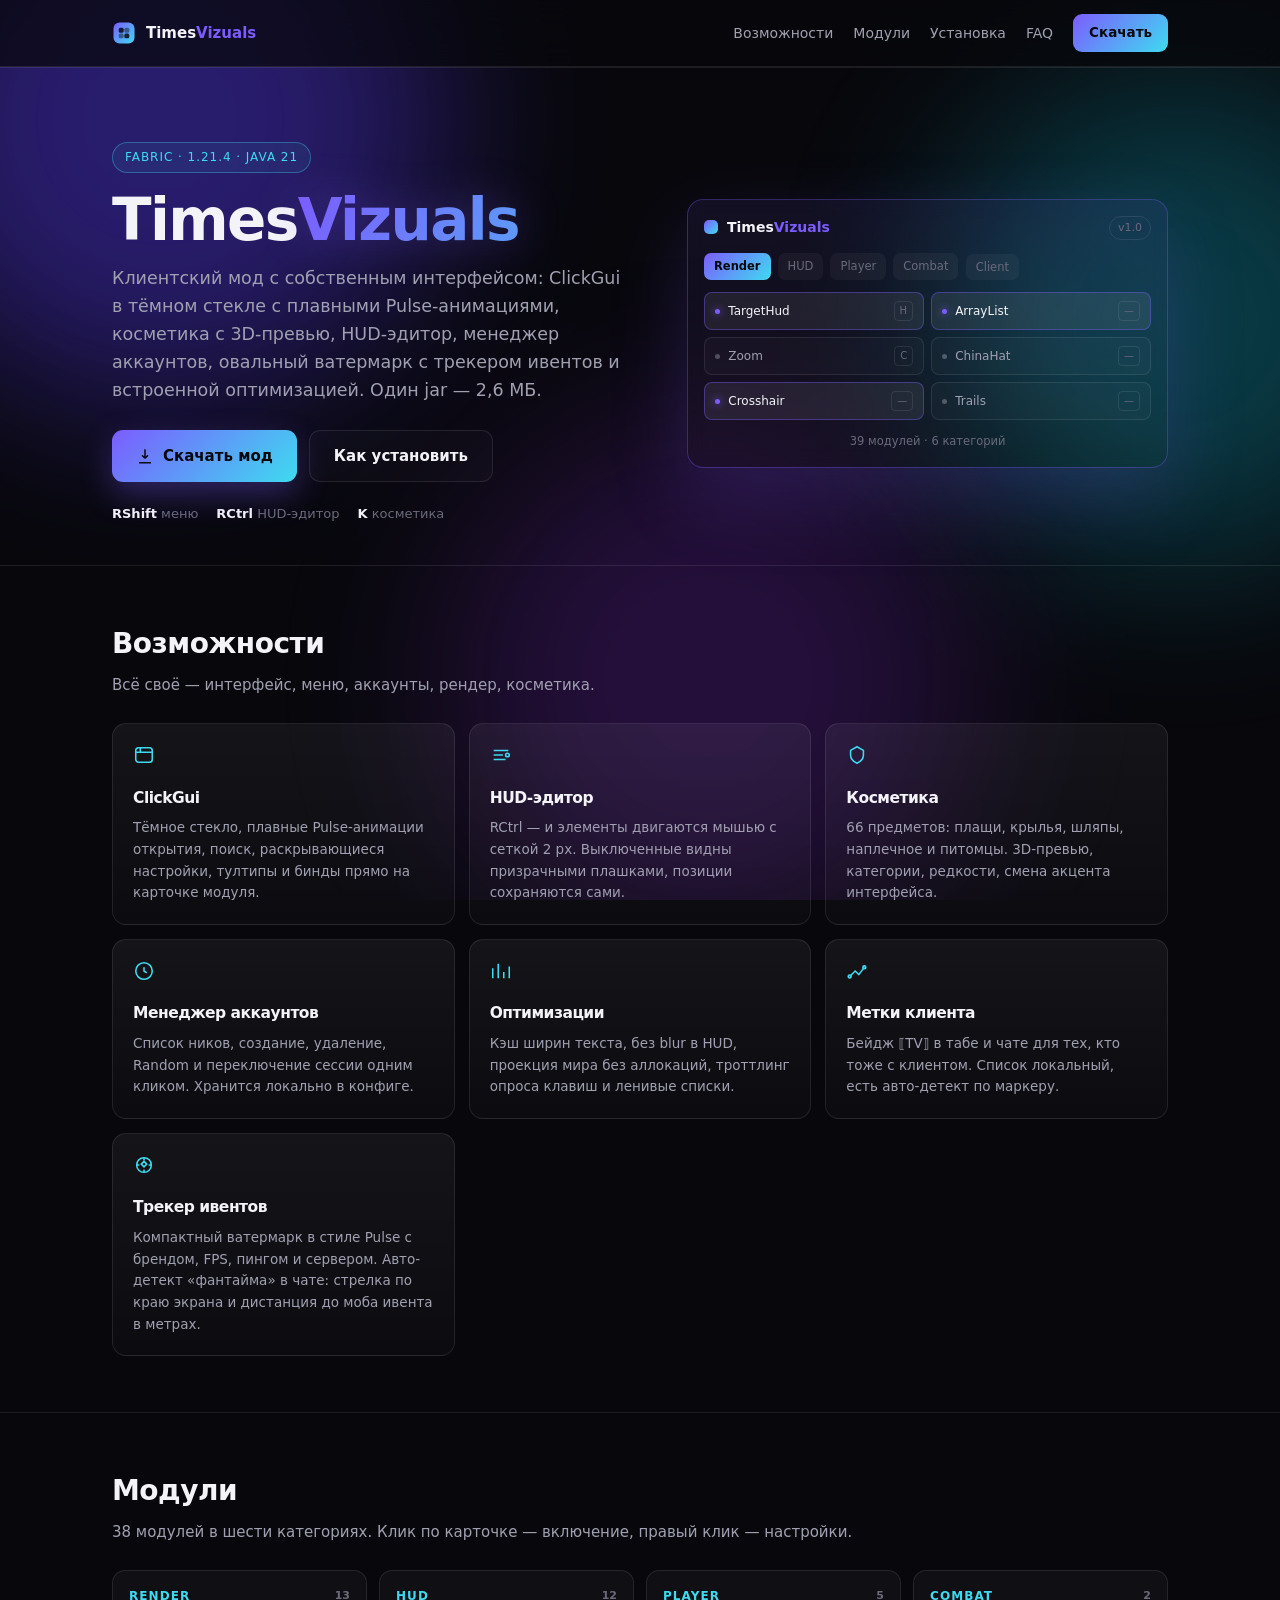
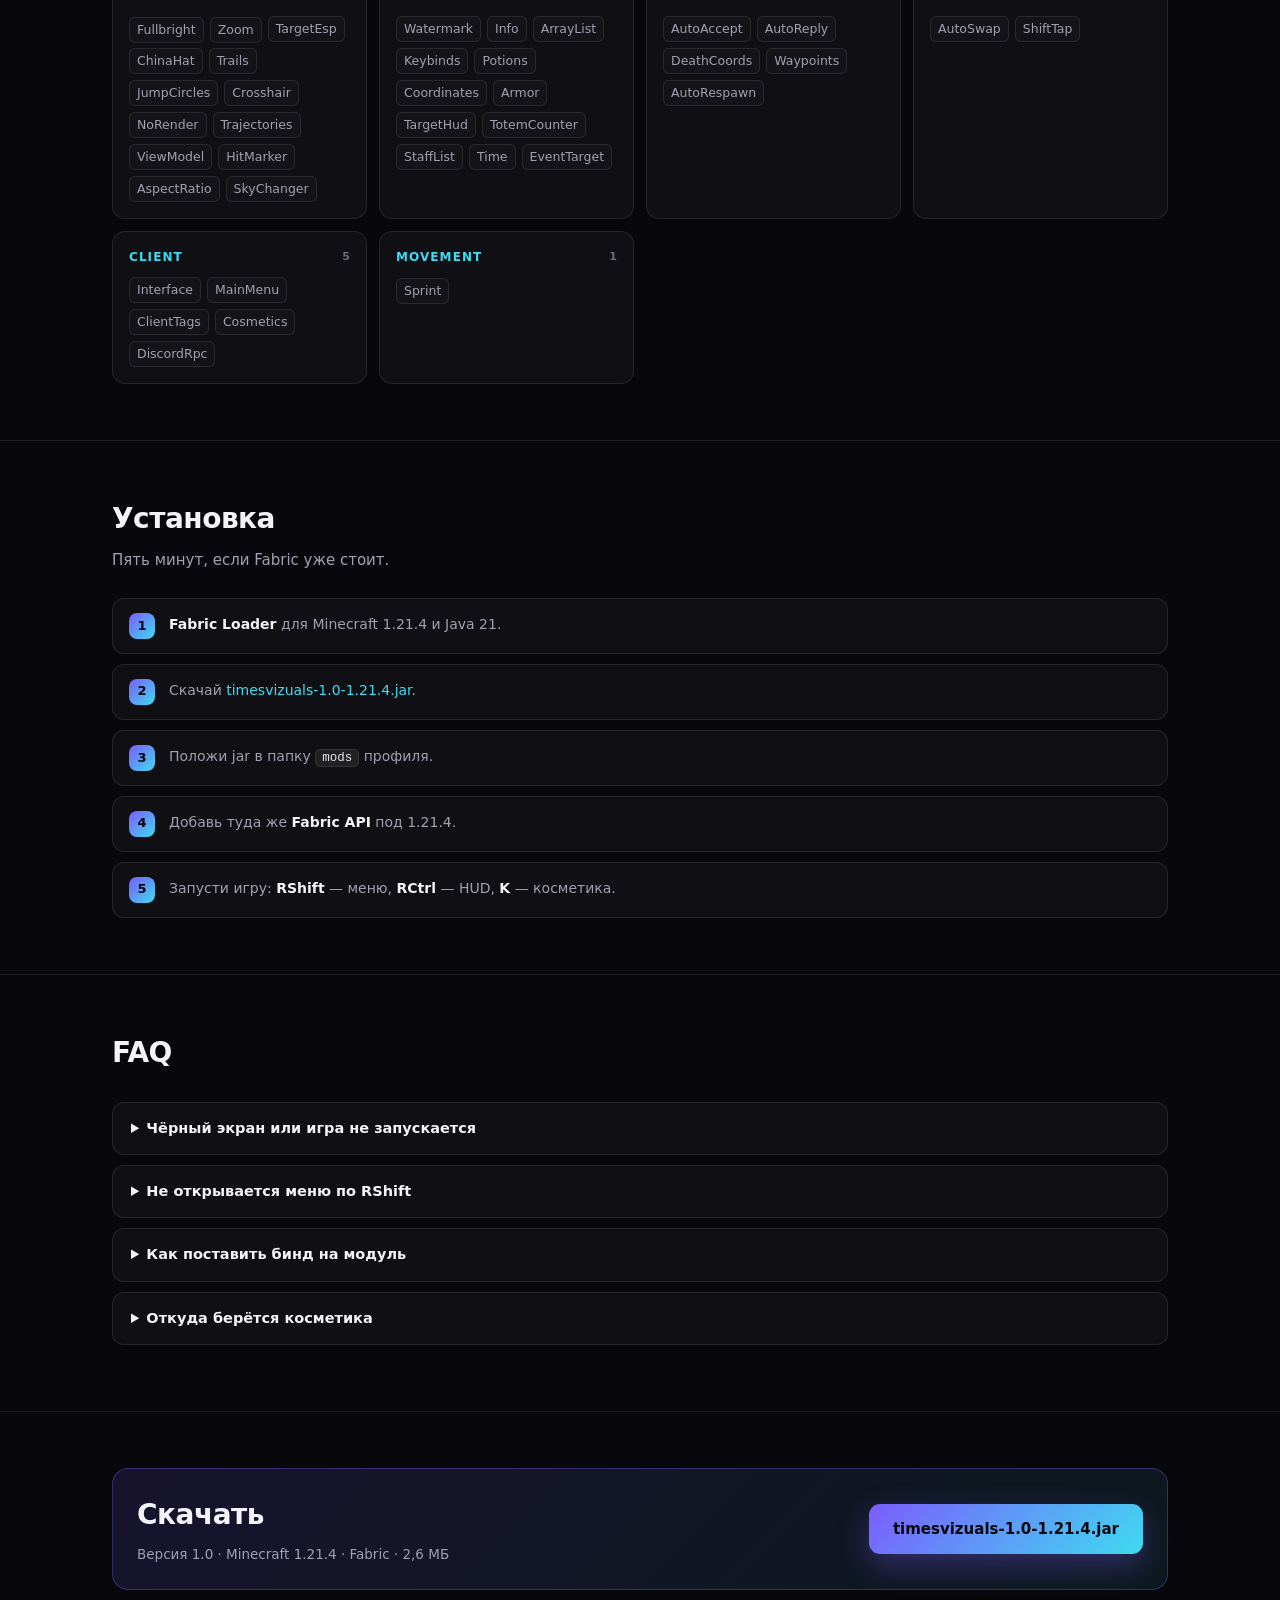
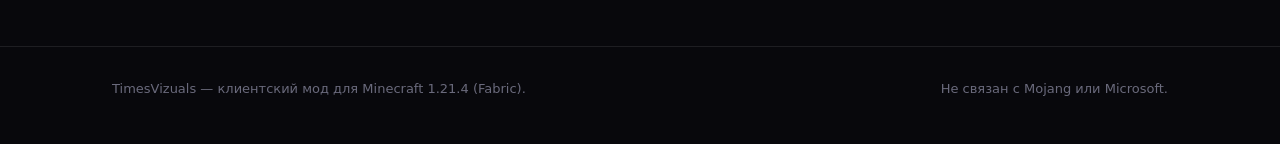
==== index.html @ e3cac0f4 "update landing" ====
<!DOCTYPE html>
<html lang="ru">
<head>
<meta charset="UTF-8">
<meta name="viewport" content="width=device-width, initial-scale=1">
<title>TimesVizuals — визуальный клиент для Minecraft 1.21.4</title>
<meta name="description" content="TimesVizuals — клиентский мод для Minecraft 1.21.4 на Fabric: свой ClickGui, косметика, HUD-эдитор, менеджер аккаунтов, трекер ивентов и 39 модулей в одном jar.">
<meta property="og:title" content="TimesVizuals — клиент для Minecraft 1.21.4">
<meta property="og:description" content="ClickGui, косметика, HUD-эдитор, Alt Manager, трекер ивентов и 39 модулей. Fabric 1.21.4.">
<meta property="og:type" content="website">
<link rel="icon" href="assets/logo.svg" type="image/svg+xml">
<link rel="stylesheet" href="assets/style.css">
</head>
<body>
<script>
document.querySelectorAll('.card').forEach(c=>{
  c.addEventListener('mousemove',e=>{
    const r=c.getBoundingClientRect();
    c.style.setProperty('--mx',(e.clientX-r.left)+'px');
    c.style.setProperty('--my',(e.clientY-r.top)+'px');
  });
});
</script>

<div class="blobs" aria-hidden="true">
  <span class="blob b1"></span>
  <span class="blob b2"></span>
  <span class="blob b3"></span>
</div>

<header>
  <div class="wrap">
    <a class="brand" href="#top">
      <img src="assets/logo.svg" alt="">
      <span>Times<b>Vizuals</b></span>
    </a>
    <nav>
      <a href="#features">Возможности</a>
      <a href="#modules">Модули</a>
      <a href="#install">Установка</a>
      <a href="#faq">FAQ</a>
      <a class="nav-cta" href="#download">Скачать</a>
    </nav>
  </div>
</header>

<main id="top">

<section class="hero">
  <div class="wrap hero-inner">
    <div class="hero-text">
      <span class="eyebrow">Fabric · 1.21.4 · Java 21</span>
      <h1>Times<span>Vizuals</span></h1>
      <p class="lead">Клиентский мод с собственным интерфейсом: ClickGui в тёмном стекле с плавными Pulse-анимациями, косметика с 3D-превью, HUD-эдитор, менеджер аккаунтов, овальный ватермарк с трекером ивентов и встроенной оптимизацией. Один jar — 2,6 МБ.</p>
      <div class="actions">
        <a class="btn primary" href="download/timesvizuals-1.0-1.21.4.jar" download>
          <svg viewBox="0 0 24 24" width="18" height="18" fill="none" stroke="currentColor" stroke-width="2"><path d="M12 3v12m0 0l-4-4m4 4l4-4M4 21h16"/></svg>
          Скачать мод
        </a>
        <a class="btn ghost" href="#install">Как установить</a>
      </div>
      <ul class="quick">
        <li><b>RShift</b> меню</li>
        <li><b>RCtrl</b> HUD-эдитор</li>
        <li><b>K</b> косметика</li>
      </ul>
    </div>

    <div class="hero-card">
      <div class="hc-head">
        <span class="dot"></span>
        <span class="hc-title">Times<em>Vizuals</em></span>
        <span class="hc-chip">v1.0</span>
      </div>
      <div class="hc-rail">
        <span class="active">Render</span>
        <span>HUD</span>
        <span>Player</span>
        <span>Combat</span>
        <span>Client</span>
      </div>
      <div class="hc-cards">
        <div class="hc-card on"><i></i>TargetHud<span class="key">H</span></div>
        <div class="hc-card on"><i></i>ArrayList<span class="key">—</span></div>
        <div class="hc-card"><i></i>Zoom<span class="key">C</span></div>
        <div class="hc-card"><i></i>ChinaHat<span class="key">—</span></div>
        <div class="hc-card on"><i></i>Crosshair<span class="key">—</span></div>
        <div class="hc-card"><i></i>Trails<span class="key">—</span></div>
      </div>
      <div class="hc-foot">39 модулей · 6 категорий</div>
    </div>
  </div>
</section>

<section id="features">
  <div class="wrap">
    <div class="section-head">
      <h2>Возможности</h2>
      <p>Всё своё — интерфейс, меню, аккаунты, рендер, косметика.</p>
    </div>

    <div class="grid">
      <article class="card">
        <svg class="ico" viewBox="0 0 24 24" fill="none" stroke="currentColor" stroke-width="1.7"><rect x="3" y="4" width="18" height="16" rx="3"/><path d="M3 9h18M8 4v5"/></svg>
        <h3>ClickGui</h3>
        <p>Тёмное стекло, плавные Pulse-анимации открытия, поиск, раскрывающиеся настройки, тултипы и бинды прямо на карточке модуля.</p>
      </article>
      <article class="card">
        <svg class="ico" viewBox="0 0 24 24" fill="none" stroke="currentColor" stroke-width="1.7"><path d="M4 7h16M4 12h10M4 17h13"/><circle cx="19" cy="12" r="2"/></svg>
        <h3>HUD-эдитор</h3>
        <p>RCtrl — и элементы двигаются мышью с сеткой 2 px. Выключенные видны призрачными плашками, позиции сохраняются сами.</p>
      </article>
      <article class="card">
        <svg class="ico" viewBox="0 0 24 24" fill="none" stroke="currentColor" stroke-width="1.7"><path d="M12 3l7 4v5c0 5-3.5 7.5-7 9-3.5-1.5-7-4-7-9V7l7-4z"/></svg>
        <h3>Косметика</h3>
        <p>66 предметов: плащи, крылья, шляпы, наплечное и питомцы. 3D-превью, категории, редкости, смена акцента интерфейса.</p>
      </article>
      <article class="card">
        <svg class="ico" viewBox="0 0 24 24" fill="none" stroke="currentColor" stroke-width="1.7"><circle cx="12" cy="12" r="9"/><path d="M12 8v4l3 2"/></svg>
        <h3>Менеджер аккаунтов</h3>
        <p>Список ников, создание, удаление, Random и переключение сессии одним кликом. Хранится локально в конфиге.</p>
      </article>
      <article class="card">
        <svg class="ico" viewBox="0 0 24 24" fill="none" stroke="currentColor" stroke-width="1.7"><path d="M3 20V9m6 11V4m6 16v-7m6 7V7"/></svg>
        <h3>Оптимизации</h3>
        <p>Кэш ширин текста, без blur в HUD, проекция мира без аллокаций, троттлинг опроса клавиш и ленивые списки.</p>
      </article>
      <article class="card">
        <svg class="ico" viewBox="0 0 24 24" fill="none" stroke="currentColor" stroke-width="1.7"><path d="M4 18l6-6 4 4 6-8"/><circle cx="4" cy="18" r="1.6"/><circle cx="20" cy="8" r="1.6"/></svg>
        <h3>Метки клиента</h3>
        <p>Бейдж ⟦TV⟧ в табе и чате для тех, кто тоже с клиентом. Список локальный, есть авто-детект по маркеру.</p>
      </article>
      <article class="card">
        <svg class="ico" viewBox="0 0 24 24" fill="none" stroke="currentColor" stroke-width="1.7"><circle cx="12" cy="12" r="8"/><path d="M12 8l3 3-3 3-3-3 3-3z"/><path d="M12 4v3M12 17v3M4 12h3M17 12h3"/></svg>
        <h3>Трекер ивентов</h3>
        <p>Компактный ватермарк в стиле Pulse с брендом, FPS, пингом и сервером. Авто-детект «фантайма» в чате: стрелка по краю экрана и дистанция до моба ивента в метрах.</p>
      </article>
    </div>
  </div>
</section>

<section id="modules">
  <div class="wrap">
    <div class="section-head">
      <h2>Модули</h2>
      <p>38 модулей в шести категориях. Клик по карточке — включение, правый клик — настройки.</p>
    </div>

    <div class="modules">
      <div class="cat">
        <h3>Render <span>13</span></h3>
        <ul>
          <li>Fullbright</li><li>Zoom</li><li>TargetEsp</li><li>ChinaHat</li>
          <li>Trails</li><li>JumpCircles</li><li>Crosshair</li><li>NoRender</li>
          <li>Trajectories</li><li>ViewModel</li><li>HitMarker</li><li>AspectRatio</li><li>SkyChanger</li>
        </ul>
      </div>
      <div class="cat">
        <h3>HUD <span>12</span></h3>
        <ul>
          <li>Watermark</li><li>Info</li><li>ArrayList</li><li>Keybinds</li>
          <li>Potions</li><li>Coordinates</li><li>Armor</li><li>TargetHud</li>
          <li>TotemCounter</li><li>StaffList</li><li>Time</li><li>EventTarget</li>
        </ul>
      </div>
      <div class="cat">
        <h3>Player <span>5</span></h3>
        <ul><li>AutoAccept</li><li>AutoReply</li><li>DeathCoords</li><li>Waypoints</li><li>AutoRespawn</li></ul>
      </div>
      <div class="cat">
        <h3>Combat <span>2</span></h3>
        <ul><li>AutoSwap</li><li>ShiftTap</li></ul>
      </div>
      <div class="cat">
        <h3>Client <span>5</span></h3>
        <ul><li>Interface</li><li>MainMenu</li><li>ClientTags</li><li>Cosmetics</li><li>DiscordRpc</li></ul>
      </div>
      <div class="cat">
        <h3>Movement <span>1</span></h3>
        <ul><li>Sprint</li></ul>
      </div>
    </div>
  </div>
</section>

<section id="install">
  <div class="wrap">
    <div class="section-head">
      <h2>Установка</h2>
      <p>Пять минут, если Fabric уже стоит.</p>
    </div>

    <ol class="steps">
      <li><span class="num">1</span><div><b>Fabric Loader</b> для Minecraft 1.21.4 и Java 21.</div></li>
      <li><span class="num">2</span><div>Скачай <a href="download/timesvizuals-1.0-1.21.4.jar">timesvizuals-1.0-1.21.4.jar</a>.</div></li>
      <li><span class="num">3</span><div>Положи jar в папку <code>mods</code> профиля.</div></li>
      <li><span class="num">4</span><div>Добавь туда же <b>Fabric API</b> под 1.21.4.</div></li>
      <li><span class="num">5</span><div>Запусти игру: <b>RShift</b> — меню, <b>RCtrl</b> — HUD, <b>K</b> — косметика.</div></li>
    </ol>
  </div>
</section>

<section id="faq">
  <div class="wrap">
    <div class="section-head"><h2>FAQ</h2></div>

    <details>
      <summary>Чёрный экран или игра не запускается</summary>
      <p>Проверь версию Minecraft (ровно 1.21.4), Java 21 и наличие Fabric API. В <code>logs/latest.log</code> будет видно, если упал шейдер или миксин.</p>
    </details>
    <details>
      <summary>Не открывается меню по RShift</summary>
      <p>В логе должна быть строка <code>Init: 39 modules loaded</code>. Если её нет — мод не загрузился.</p>
    </details>
    <details>
      <summary>Как поставить бинд на модуль</summary>
      <p>Открой меню, найди на карточке чип с клавишей (или «NONE») и кликни по нему — дальше нажми нужную клавишу. Esc отменяет.</p>
    </details>
    <details>
      <summary>Откуда берётся косметика</summary>
      <p>66 моделей лежат внутри jar. Чужие плащи и шляпы видны только тем, у кого установлен клиент.</p>
    </details>
  </div>
</section>

<section id="download">
  <div class="wrap">
    <div class="download-card">
      <div>
        <h2>Скачать</h2>
        <p class="sub">Версия 1.0 · Minecraft 1.21.4 · Fabric · 2,6 МБ</p>
      </div>
      <a class="btn primary" href="download/timesvizuals-1.0-1.21.4.jar" download>timesvizuals-1.0-1.21.4.jar</a>
    </div>
  </div>
</section>

</main>

<footer>
  <div class="wrap">
    <span>TimesVizuals — клиентский мод для Minecraft 1.21.4 (Fabric).</span>
    <span>Не связан с Mojang или Microsoft.</span>
  </div>
</footer>

</body>
</html>
---- assets/style.css ----
:root{
  --bg:#08080c;
  --text:#f4f4f8;
  --dim:#a0a0b2;
  --muted:#6a6a7c;
  --accent:#7c5cff;
  --accent2:#3edbf0;
  --border:rgba(255,255,255,.09);
  --panel:rgba(255,255,255,.035);
}

*{box-sizing:border-box}
html{scroll-behavior:smooth}
body{
  margin:0;background:var(--bg);color:var(--text);
  font-family:"Segoe UI",Inter,system-ui,-apple-system,sans-serif;
  line-height:1.6;overflow-x:hidden;
}
a{color:var(--accent2);text-decoration:none;transition:color .15s}
a:hover{color:#8df3ff}
.wrap{max-width:1100px;margin:0 auto;padding:0 22px}
h1,h2,h3{letter-spacing:-.5px}

.blobs{position:fixed;inset:0;pointer-events:none;z-index:0;overflow:hidden}
.blob{position:absolute;border-radius:50%;filter:blur(90px);opacity:.4;animation:drift 18s ease-in-out infinite alternate}
.b1{width:560px;height:560px;left:-120px;top:-160px;background:#5b3cff}
.b2{width:480px;height:480px;right:-140px;top:80px;background:#0fbfd8;opacity:.28;animation-delay:-6s}
.b3{width:520px;height:520px;left:35%;top:420px;background:#8a2be2;opacity:.22;animation-delay:-12s}
@keyframes drift{from{transform:translate(0,0) scale(1)}to{transform:translate(40px,30px) scale(1.08)}}

header{
  position:sticky;top:0;z-index:30;backdrop-filter:blur(16px);
  background:rgba(8,8,12,.72);border-bottom:1px solid var(--border);
}
header .wrap{display:flex;align-items:center;justify-content:space-between;height:66px}
.brand{display:flex;align-items:center;gap:10px;font-weight:700;font-size:15px;color:var(--text)}
.brand img{width:24px;height:24px}
.brand b{color:var(--accent)}
nav{display:flex;align-items:center;gap:20px}
nav a{color:var(--dim);font-size:14px}
nav a:hover{color:var(--text)}
.nav-cta{
  color:#0a0a0e;background:linear-gradient(135deg,var(--accent),var(--accent2));
  padding:8px 16px;border-radius:9px;font-weight:600;font-size:13.5px;
}
.nav-cta:hover{color:#0a0a0e;filter:brightness(1.08)}

main{position:relative;z-index:1}

.hero{padding:74px 0 40px}
.hero-inner{display:grid;grid-template-columns:1.05fr .95fr;gap:44px;align-items:center}
.eyebrow{
  display:inline-block;font-size:12px;letter-spacing:.08em;text-transform:uppercase;
  color:var(--accent2);border:1px solid rgba(62,219,240,.35);
  background:rgba(62,219,240,.07);padding:5px 12px;border-radius:999px;margin-bottom:18px;
}
h1{font-size:58px;margin:0 0 14px;line-height:1.02;letter-spacing:-1.6px}
h1 span{background:linear-gradient(120deg,var(--accent),var(--accent2));-webkit-background-clip:text;background-clip:text;color:transparent;filter:drop-shadow(0 0 22px rgba(124,92,255,.35));animation:gradShift 6s ease-in-out infinite}
@keyframes gradShift{0%,100%{background-position:0% 50%}50%{background-position:100% 50%}}
h1 span{background-size:200% 200%}
.lead{color:var(--dim);font-size:17.5px;margin:0 0 26px;max-width:520px}

.actions{display:flex;gap:12px;flex-wrap:wrap;margin-bottom:22px}
.btn{
  display:inline-flex;align-items:center;gap:9px;
  padding:13px 24px;border-radius:11px;font-weight:600;font-size:15px;
  transition:transform .15s ease,box-shadow .2s ease,filter .2s ease;
}
.btn.primary{
  background:linear-gradient(135deg,var(--accent),var(--accent2));color:#08080c;
  box-shadow:0 12px 32px rgba(124,92,255,.32);
  position:relative;overflow:hidden;
}
.btn.primary::after{
  content:"";position:absolute;inset:0;
  background:linear-gradient(120deg,transparent,rgba(255,255,255,.35),transparent);
  transform:translateX(-100%);transition:transform .5s ease;
}
.btn.primary:hover::after{transform:translateX(100%)}
.btn.primary:hover{transform:translateY(-2px);box-shadow:0 16px 44px rgba(62,219,240,.38);color:#08080c}
.btn.ghost{color:var(--text);border:1px solid var(--border);background:rgba(255,255,255,.02)}
.btn.ghost:hover{border-color:rgba(124,92,255,.6);transform:translateY(-2px)}

.quick{display:flex;gap:18px;flex-wrap:wrap;list-style:none;padding:0;margin:0;color:var(--muted);font-size:13px}
.quick b{color:var(--text);font-weight:600}

.hero-card{
  border:1px solid rgba(124,92,255,.35);border-radius:16px;padding:16px;
  background:linear-gradient(180deg,rgba(124,92,255,.1),rgba(255,255,255,.02));
  box-shadow:0 30px 80px rgba(124,92,255,.2);backdrop-filter:blur(10px);
}
.hc-head{display:flex;align-items:center;gap:9px;margin-bottom:14px}
.dot{width:14px;height:14px;border-radius:5px;background:linear-gradient(135deg,var(--accent),var(--accent2))}
.hc-title{font-weight:700;font-size:14px}
.hc-title em{font-style:normal;color:var(--accent)}
.hc-chip{margin-left:auto;font-size:11px;color:var(--muted);border:1px solid var(--border);padding:2px 8px;border-radius:999px}
.hc-rail{display:flex;gap:7px;margin-bottom:12px;flex-wrap:wrap}
.hc-rail span{font-size:11.5px;color:var(--muted);padding:4px 10px;border-radius:7px;background:rgba(255,255,255,.04)}
.hc-rail .active{background:linear-gradient(135deg,var(--accent),var(--accent2));color:#08080c;font-weight:600}
.hc-cards{display:grid;grid-template-columns:1fr 1fr;gap:7px}
.hc-card{
  display:flex;align-items:center;gap:8px;font-size:12px;color:var(--dim);
  border:1px solid var(--border);border-radius:8px;padding:8px 10px;background:rgba(255,255,255,.025);
}
.hc-card i{width:5px;height:5px;border-radius:50%;background:rgba(255,255,255,.25)}
.hc-card.on{color:var(--text);background:rgba(255,255,255,.075);border-color:rgba(124,92,255,.4)}
.hc-card.on i{background:var(--accent);box-shadow:0 0 8px var(--accent)}
.hc-card .key{margin-left:auto;font-size:10px;color:var(--muted);border:1px solid var(--border);padding:1px 5px;border-radius:4px}
.hc-foot{margin-top:12px;font-size:11.5px;color:var(--muted);text-align:center}

section{padding:56px 0;border-top:1px solid var(--border)}
.section-head{margin-bottom:26px}
.section-head h2,.section-head p,.grid .card,.modules .cat,.steps li,details,.download-card{
  animation:fadeUp .6s ease both;
}
@keyframes fadeUp{from{opacity:0;transform:translateY(14px)}to{opacity:1;transform:none}}
h2{font-size:28px;margin:0 0 6px}
.section-head p{color:var(--dim);margin:0;font-size:15px}

.grid{display:grid;grid-template-columns:repeat(auto-fit,minmax(260px,1fr));gap:14px}
.card{
  border:1px solid var(--border);border-radius:14px;padding:20px;
  background:linear-gradient(180deg,rgba(255,255,255,.055),rgba(255,255,255,.018));
  transition:transform .18s ease,border-color .18s ease,box-shadow .2s ease;
  position:relative;
}
.card::before{
  content:"";position:absolute;inset:0;border-radius:14px;opacity:0;transition:opacity .2s ease;
  background:radial-gradient(600px circle at var(--mx,50%) var(--my,0%),rgba(124,92,255,.12),transparent 45%);
}
.card:hover::before{opacity:1}
.card:hover{transform:translateY(-3px);border-color:rgba(124,92,255,.45);box-shadow:0 18px 40px rgba(124,92,255,.12)}
.card .ico{width:22px;height:22px;color:var(--accent2);margin-bottom:12px;transition:transform .2s ease}
.card:hover .ico{transform:scale(1.12)}
.card h3{margin:0 0 7px;font-size:15.5px}
.card p{margin:0;color:var(--dim);font-size:13.5px}

.modules{display:grid;grid-template-columns:repeat(auto-fit,minmax(240px,1fr));gap:12px}
.cat{border:1px solid var(--border);border-radius:13px;padding:16px;background:var(--panel);transition:transform .18s ease,border-color .18s ease}
.cat:hover{transform:translateY(-2px);border-color:rgba(124,92,255,.4)}
.cat h3{
  margin:0 0 10px;font-size:12px;letter-spacing:.09em;text-transform:uppercase;color:var(--accent2);
  display:flex;justify-content:space-between;
}
.cat h3 span{color:var(--muted);letter-spacing:0;text-transform:none;font-size:11px}
.cat ul{margin:0;padding:0;list-style:none;display:flex;flex-wrap:wrap;gap:6px}
.cat li{font-size:12.5px;color:var(--dim);border:1px solid var(--border);border-radius:6px;padding:2px 7px;background:rgba(255,255,255,.02);transition:color .15s,border-color .15s}
.cat li:hover{color:var(--text);border-color:rgba(62,219,240,.4)}

.steps{list-style:none;margin:0;padding:0;display:grid;gap:10px}
.steps li{display:flex;gap:14px;align-items:flex-start;border:1px solid var(--border);border-radius:12px;padding:14px 16px;background:var(--panel)}
.steps .num{
  flex:0 0 26px;height:26px;border-radius:8px;display:grid;place-items:center;
  background:linear-gradient(135deg,var(--accent),var(--accent2));color:#08080c;font-weight:700;font-size:13px;
}
.steps div{color:var(--dim);font-size:14px}
.steps b{color:var(--text)}

code{
  background:rgba(255,255,255,.07);border:1px solid var(--border);
  padding:1px 6px;border-radius:5px;font-size:12.5px;color:#e8e8f0;font-family:Consolas,monospace;
}

details{border:1px solid var(--border);border-radius:12px;padding:14px 18px;margin-bottom:10px;background:var(--panel)}
details summary{cursor:pointer;font-size:14.5px;font-weight:600}
details p{color:var(--dim);font-size:13.5px;margin:10px 0 0}

.download-card{
  display:flex;align-items:center;justify-content:space-between;gap:20px;flex-wrap:wrap;
  border:1px solid rgba(124,92,255,.35);border-radius:16px;padding:24px;
  background:linear-gradient(135deg,rgba(124,92,255,.14),rgba(62,219,240,.08));
}
.download-card h2{margin:0}
.download-card .sub{color:var(--dim);margin:6px 0 0;font-size:13.5px}

footer{padding:32px 0 44px;border-top:1px solid var(--border);color:var(--muted);font-size:13px}
footer .wrap{display:flex;justify-content:space-between;gap:16px;flex-wrap:wrap}

@media(max-width:860px){
  .hero-inner{grid-template-columns:1fr;gap:30px}
  h1{font-size:42px}
  nav a:not(.nav-cta){display:none}
}
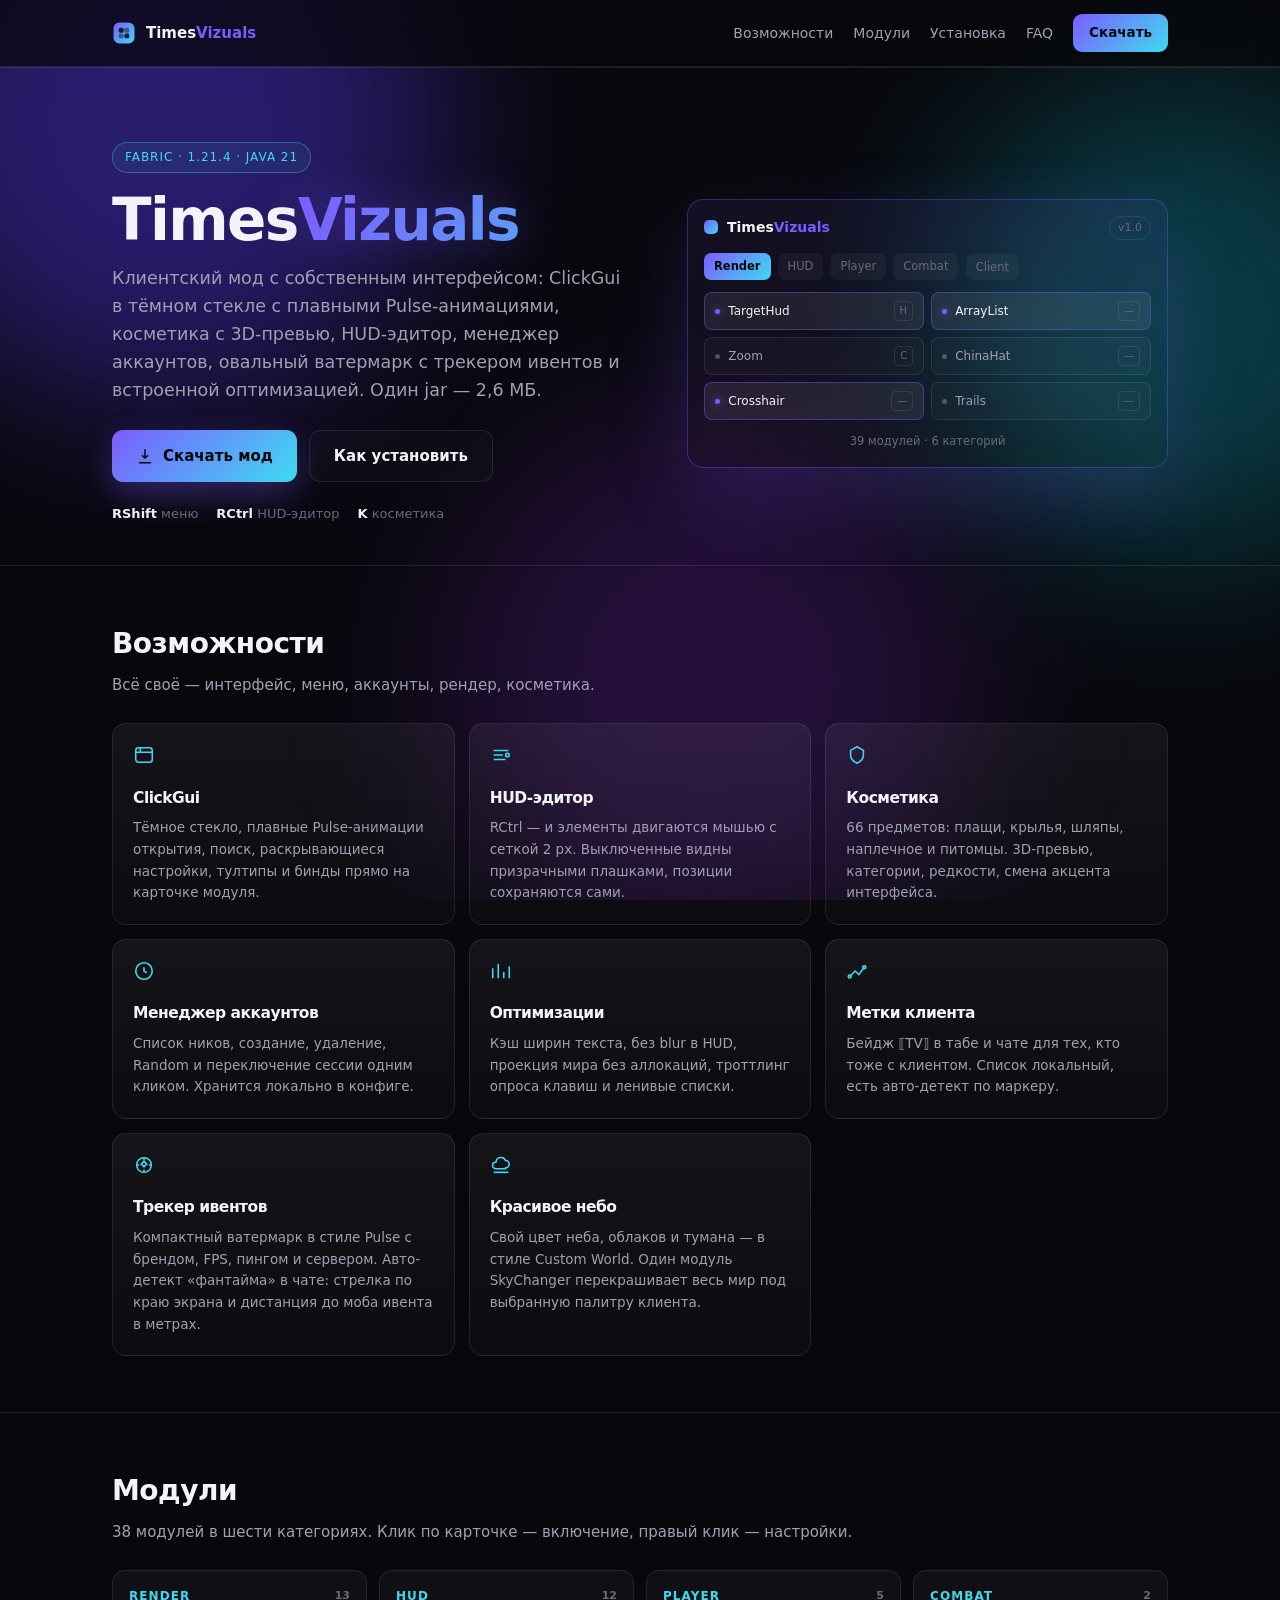
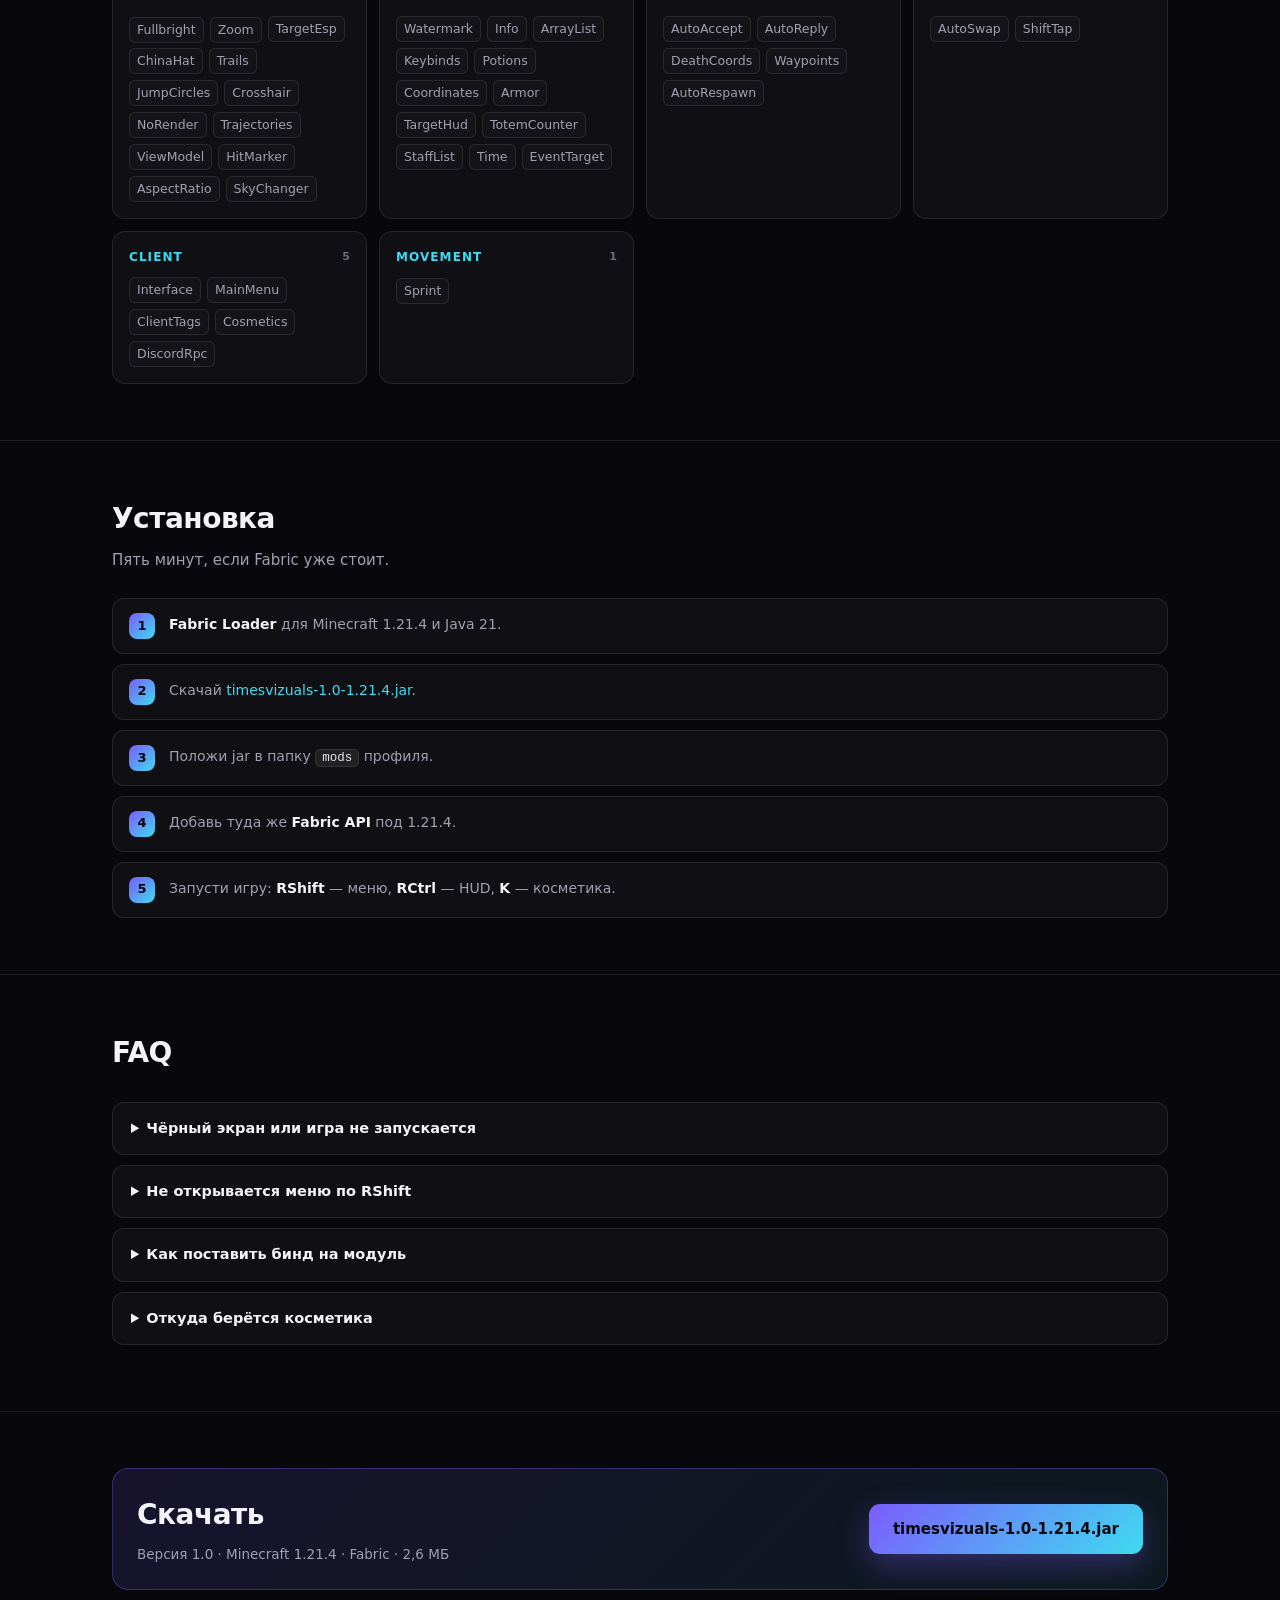
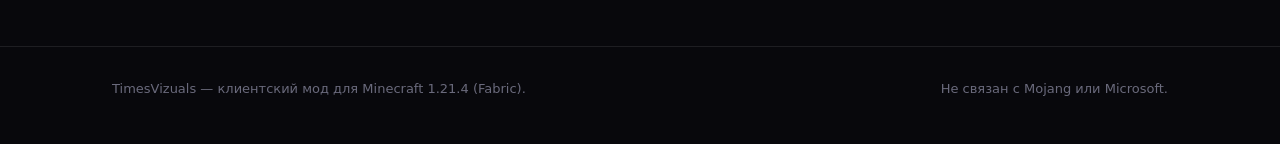
==== commit 9b2aea36: "update landing" ====
--- a/index.html
+++ b/index.html
@@ -135,6 +135,11 @@
         <h3>Трекер ивентов</h3>
         <p>Компактный ватермарк в стиле Pulse с брендом, FPS, пингом и сервером. Авто-детект «фантайма» в чате: стрелка по краю экрана и дистанция до моба ивента в метрах.</p>
       </article>
+      <article class="card">
+        <svg class="ico" viewBox="0 0 24 24" fill="none" stroke="currentColor" stroke-width="1.7"><path d="M17 15a4 4 0 100-8 5.5 5.5 0 00-10.5 2A3.5 3.5 0 006 16h11z"/><path d="M4 20h16"/></svg>
+        <h3>Красивое небо</h3>
+        <p>Свой цвет неба, облаков и тумана — в стиле Custom World. Один модуль SkyChanger перекрашивает весь мир под выбранную палитру клиента.</p>
+      </article>
     </div>
   </div>
 </section>
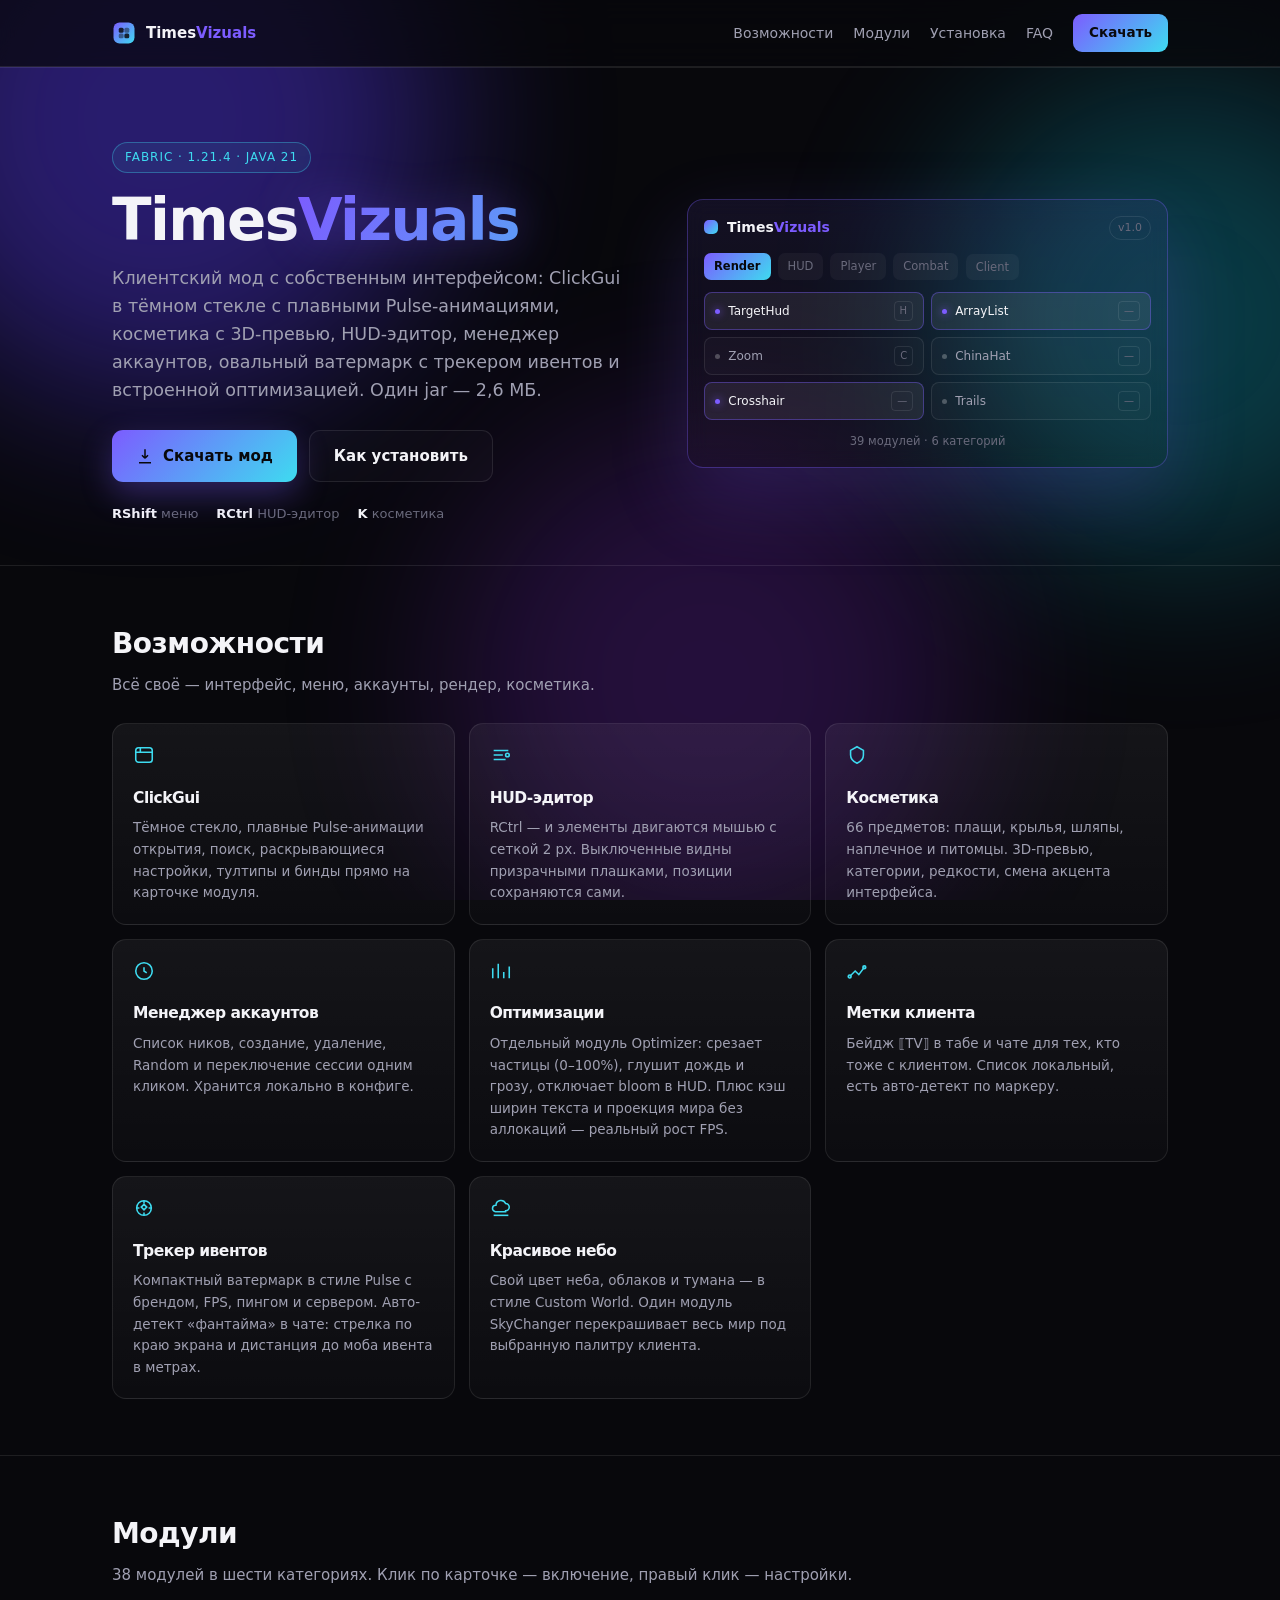
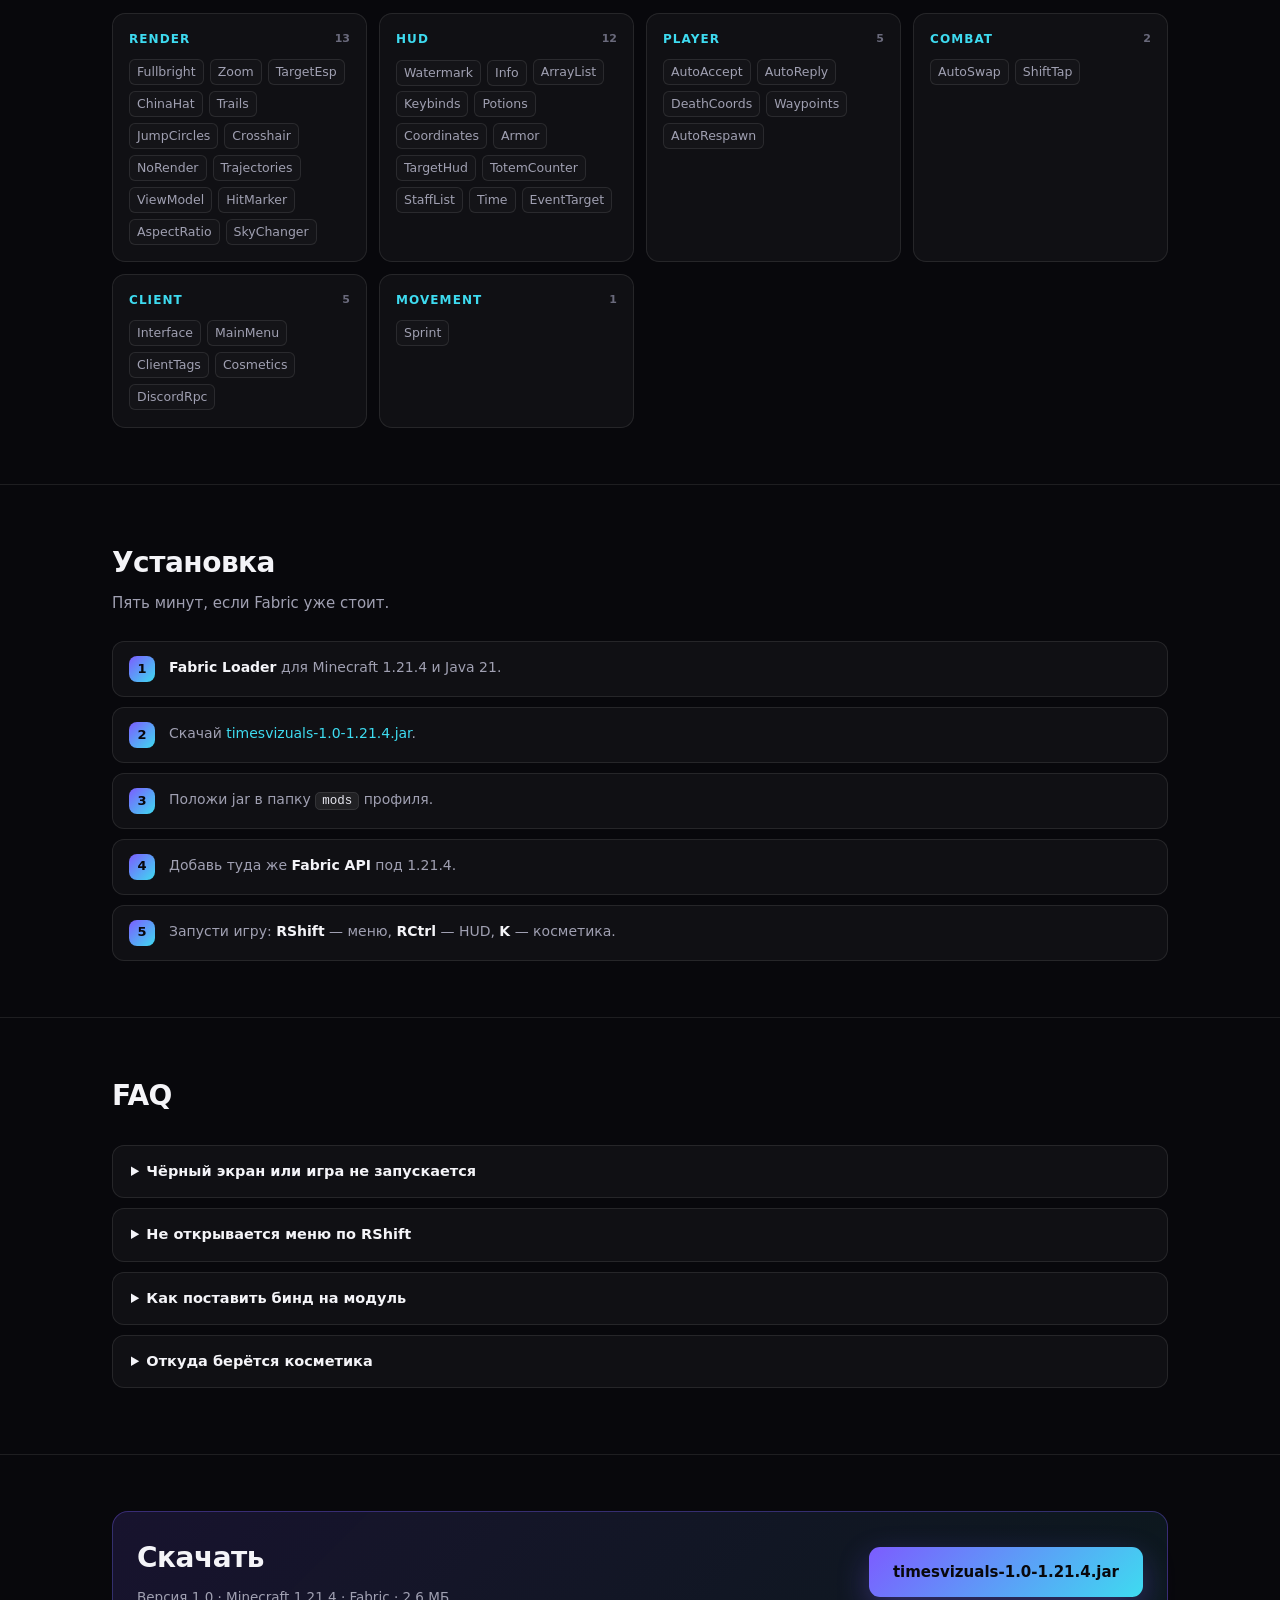
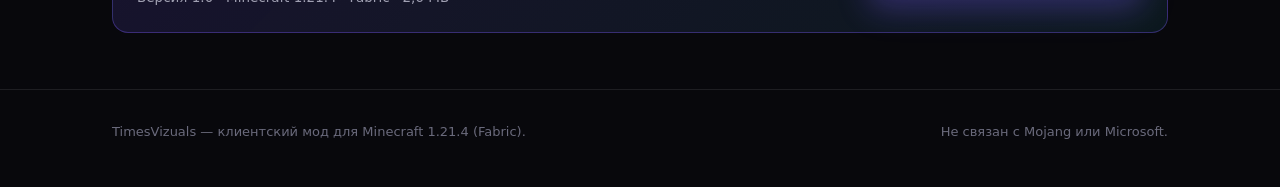
==== commit 9673d96b: "update landing" ====
--- a/index.html
+++ b/index.html
@@ -123,7 +123,7 @@
       <article class="card">
         <svg class="ico" viewBox="0 0 24 24" fill="none" stroke="currentColor" stroke-width="1.7"><path d="M3 20V9m6 11V4m6 16v-7m6 7V7"/></svg>
         <h3>Оптимизации</h3>
-        <p>Кэш ширин текста, без blur в HUD, проекция мира без аллокаций, троттлинг опроса клавиш и ленивые списки.</p>
+        <p>Отдельный модуль Optimizer: срезает частицы (0–100%), глушит дождь и грозу, отключает bloom в HUD. Плюс кэш ширин текста и проекция мира без аллокаций — реальный рост FPS.</p>
       </article>
       <article class="card">
         <svg class="ico" viewBox="0 0 24 24" fill="none" stroke="currentColor" stroke-width="1.7"><path d="M4 18l6-6 4 4 6-8"/><circle cx="4" cy="18" r="1.6"/><circle cx="20" cy="8" r="1.6"/></svg>
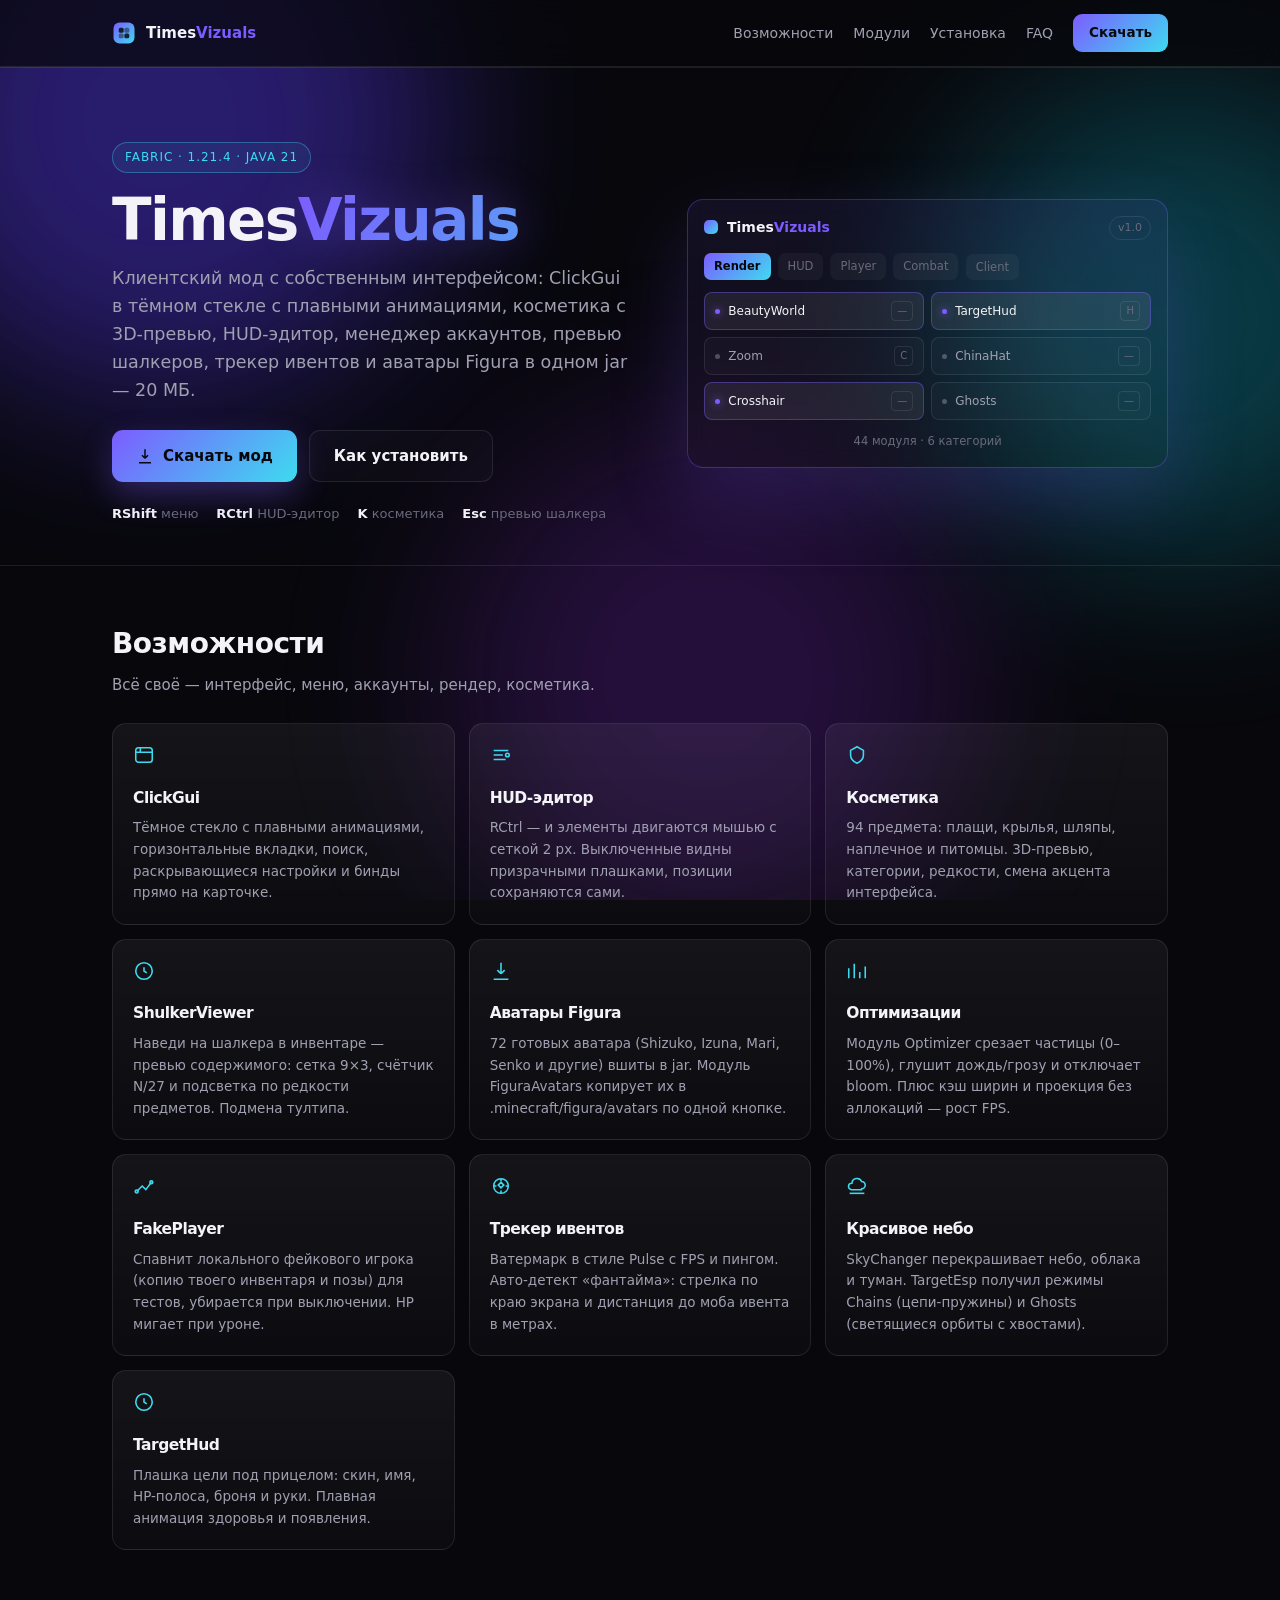
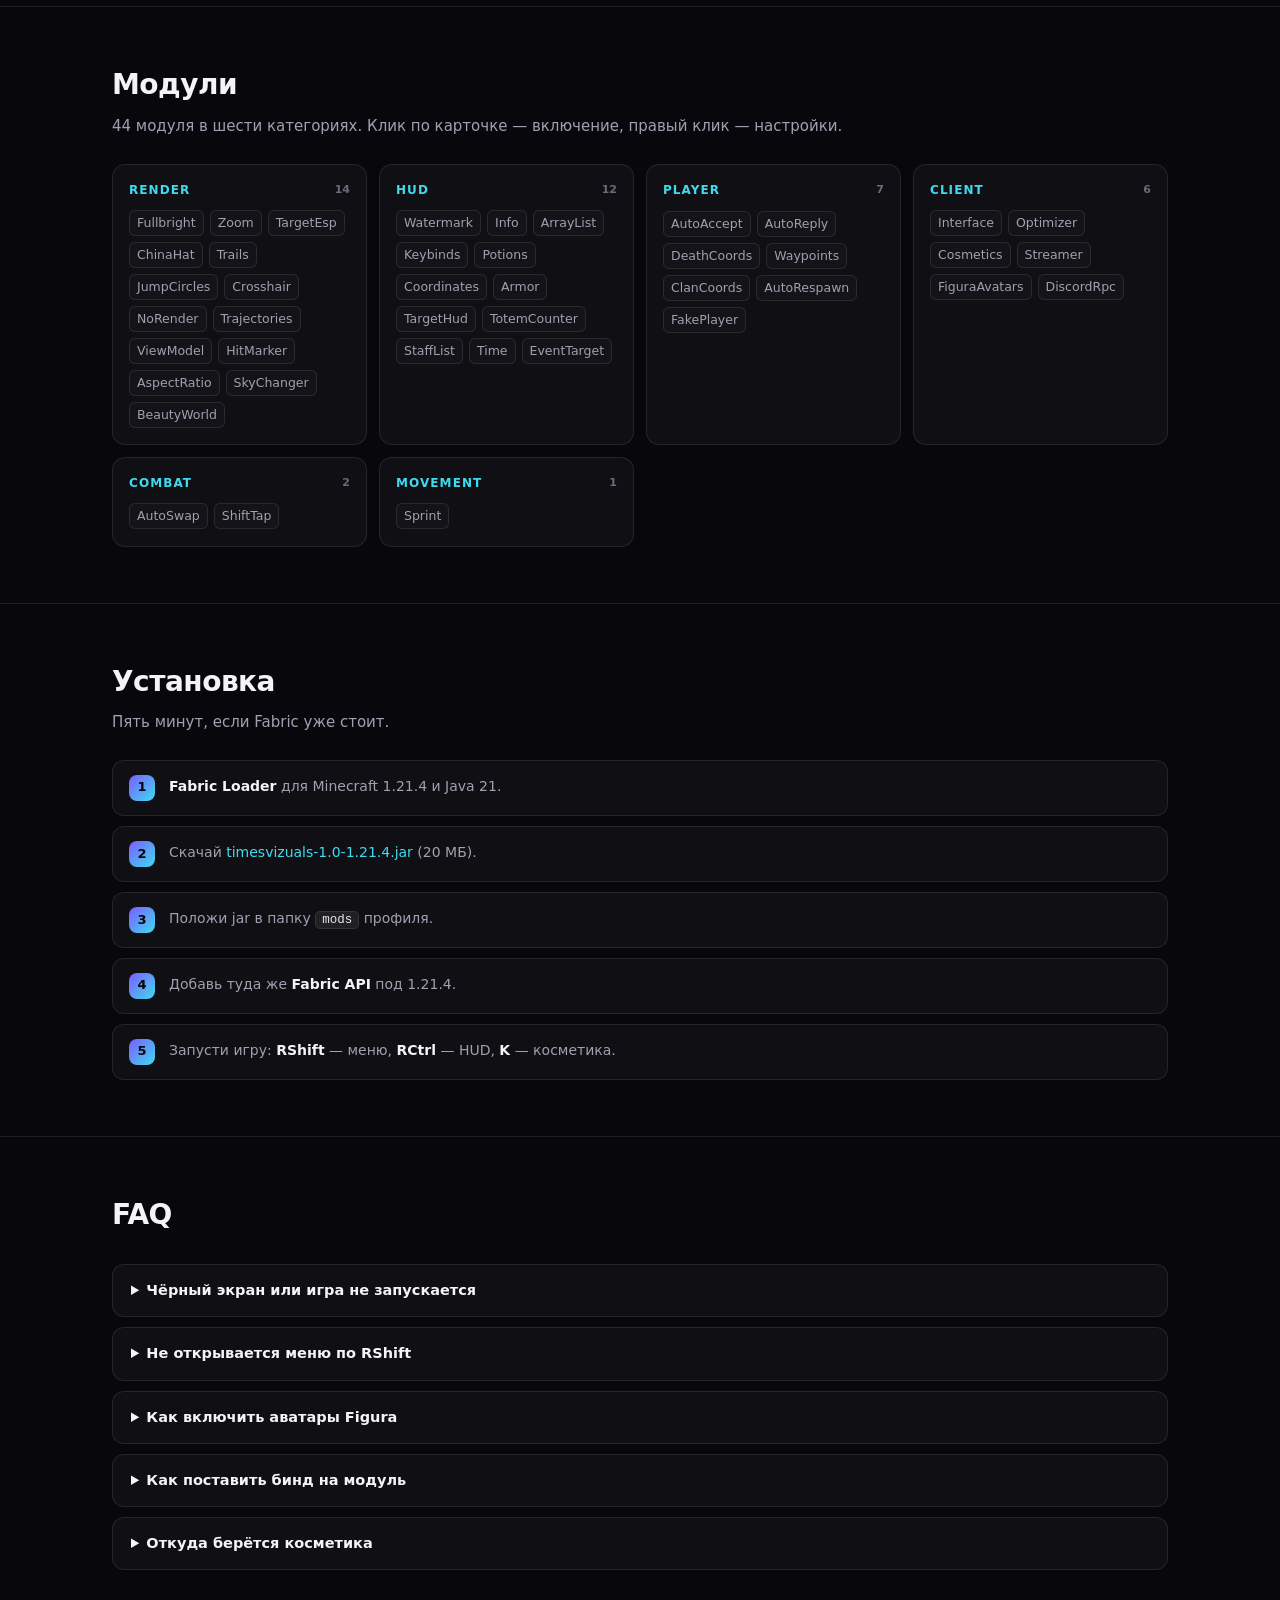
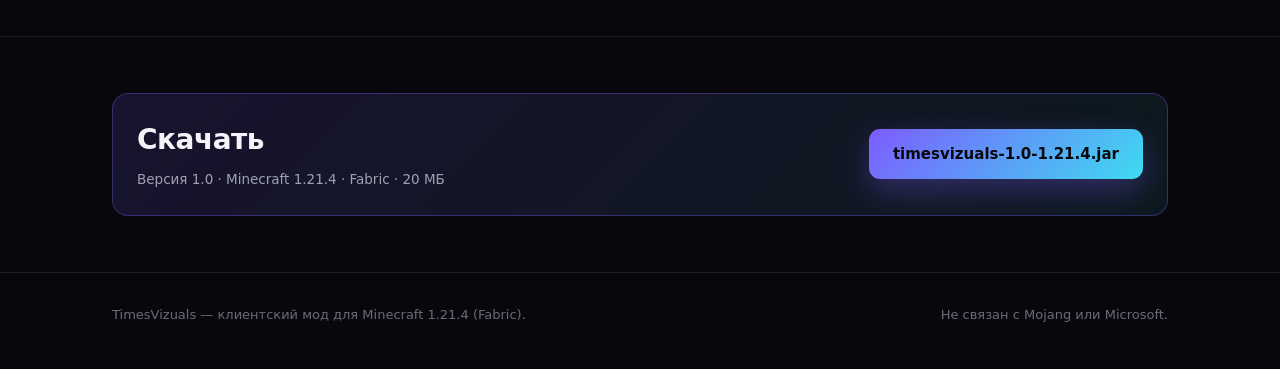
==== commit 5a25c28d: "update landing" ====
--- a/index.html
+++ b/index.html
@@ -4,9 +4,9 @@
 <meta charset="UTF-8">
 <meta name="viewport" content="width=device-width, initial-scale=1">
 <title>TimesVizuals — визуальный клиент для Minecraft 1.21.4</title>
-<meta name="description" content="TimesVizuals — клиентский мод для Minecraft 1.21.4 на Fabric: свой ClickGui, косметика, HUD-эдитор, менеджер аккаунтов, трекер ивентов и 39 модулей в одном jar.">
+<meta name="description" content="TimesVizuals — клиентский мод для Minecraft 1.21.4 на Fabric: свой ClickGui, косметика, HUD-эдитор, Alt Manager, трекер ивентов, превью шалкеров и аватары Figura в одном jar.">
 <meta property="og:title" content="TimesVizuals — клиент для Minecraft 1.21.4">
-<meta property="og:description" content="ClickGui, косметика, HUD-эдитор, Alt Manager, трекер ивентов и 39 модулей. Fabric 1.21.4.">
+<meta property="og:description" content="ClickGui, косметика, HUD-эдитор, Alt Manager, трекер ивентов, ShulkerViewer, аватары Figura. Fabric 1.21.4.">
 <meta property="og:type" content="website">
 <link rel="icon" href="assets/logo.svg" type="image/svg+xml">
 <link rel="stylesheet" href="assets/style.css">
@@ -51,7 +51,7 @@
     <div class="hero-text">
       <span class="eyebrow">Fabric · 1.21.4 · Java 21</span>
       <h1>Times<span>Vizuals</span></h1>
-      <p class="lead">Клиентский мод с собственным интерфейсом: ClickGui в тёмном стекле с плавными Pulse-анимациями, косметика с 3D-превью, HUD-эдитор, менеджер аккаунтов, овальный ватермарк с трекером ивентов и встроенной оптимизацией. Один jar — 2,6 МБ.</p>
+      <p class="lead">Клиентский мод с собственным интерфейсом: ClickGui в тёмном стекле с плавными анимациями, косметика с 3D-превью, HUD-эдитор, менеджер аккаунтов, превью шалкеров, трекер ивентов и аватары Figura в одном jar — 20 МБ.</p>
       <div class="actions">
         <a class="btn primary" href="download/timesvizuals-1.0-1.21.4.jar" download>
           <svg viewBox="0 0 24 24" width="18" height="18" fill="none" stroke="currentColor" stroke-width="2"><path d="M12 3v12m0 0l-4-4m4 4l4-4M4 21h16"/></svg>
@@ -63,6 +63,7 @@
         <li><b>RShift</b> меню</li>
         <li><b>RCtrl</b> HUD-эдитор</li>
         <li><b>K</b> косметика</li>
+        <li><b>Esc</b> превью шалкера</li>
       </ul>
     </div>
 
@@ -80,14 +81,14 @@
         <span>Client</span>
       </div>
       <div class="hc-cards">
+        <div class="hc-card on"><i></i>BeautyWorld<span class="key">—</span></div>
         <div class="hc-card on"><i></i>TargetHud<span class="key">H</span></div>
-        <div class="hc-card on"><i></i>ArrayList<span class="key">—</span></div>
         <div class="hc-card"><i></i>Zoom<span class="key">C</span></div>
         <div class="hc-card"><i></i>ChinaHat<span class="key">—</span></div>
         <div class="hc-card on"><i></i>Crosshair<span class="key">—</span></div>
-        <div class="hc-card"><i></i>Trails<span class="key">—</span></div>
-      </div>
-      <div class="hc-foot">39 модулей · 6 категорий</div>
+        <div class="hc-card"><i></i>Ghosts<span class="key">—</span></div>
+      </div>
+      <div class="hc-foot">44 модуля · 6 категорий</div>
     </div>
   </div>
 </section>
@@ -103,7 +104,7 @@
       <article class="card">
         <svg class="ico" viewBox="0 0 24 24" fill="none" stroke="currentColor" stroke-width="1.7"><rect x="3" y="4" width="18" height="16" rx="3"/><path d="M3 9h18M8 4v5"/></svg>
         <h3>ClickGui</h3>
-        <p>Тёмное стекло, плавные Pulse-анимации открытия, поиск, раскрывающиеся настройки, тултипы и бинды прямо на карточке модуля.</p>
+        <p>Тёмное стекло с плавными анимациями, горизонтальные вкладки, поиск, раскрывающиеся настройки и бинды прямо на карточке.</p>
       </article>
       <article class="card">
         <svg class="ico" viewBox="0 0 24 24" fill="none" stroke="currentColor" stroke-width="1.7"><path d="M4 7h16M4 12h10M4 17h13"/><circle cx="19" cy="12" r="2"/></svg>
@@ -113,32 +114,42 @@
       <article class="card">
         <svg class="ico" viewBox="0 0 24 24" fill="none" stroke="currentColor" stroke-width="1.7"><path d="M12 3l7 4v5c0 5-3.5 7.5-7 9-3.5-1.5-7-4-7-9V7l7-4z"/></svg>
         <h3>Косметика</h3>
-        <p>66 предметов: плащи, крылья, шляпы, наплечное и питомцы. 3D-превью, категории, редкости, смена акцента интерфейса.</p>
+        <p>94 предмета: плащи, крылья, шляпы, наплечное и питомцы. 3D-превью, категории, редкости, смена акцента интерфейса.</p>
       </article>
       <article class="card">
         <svg class="ico" viewBox="0 0 24 24" fill="none" stroke="currentColor" stroke-width="1.7"><circle cx="12" cy="12" r="9"/><path d="M12 8v4l3 2"/></svg>
-        <h3>Менеджер аккаунтов</h3>
-        <p>Список ников, создание, удаление, Random и переключение сессии одним кликом. Хранится локально в конфиге.</p>
+        <h3>ShulkerViewer</h3>
+        <p>Наведи на шалкера в инвентаре — превью содержимого: сетка 9×3, счётчик N/27 и подсветка по редкости предметов. Подмена тултипа.</p>
+      </article>
+      <article class="card">
+        <svg class="ico" viewBox="0 0 24 24" fill="none" stroke="currentColor" stroke-width="1.7"><path d="M12 3v12m0 0l-4-4m4 4l4-4M4 21h16"/></svg>
+        <h3>Аватары Figura</h3>
+        <p>72 готовых аватара (Shizuko, Izuna, Mari, Senko и другие) вшиты в jar. Модуль FiguraAvatars копирует их в .minecraft/figura/avatars по одной кнопке.</p>
       </article>
       <article class="card">
         <svg class="ico" viewBox="0 0 24 24" fill="none" stroke="currentColor" stroke-width="1.7"><path d="M3 20V9m6 11V4m6 16v-7m6 7V7"/></svg>
         <h3>Оптимизации</h3>
-        <p>Отдельный модуль Optimizer: срезает частицы (0–100%), глушит дождь и грозу, отключает bloom в HUD. Плюс кэш ширин текста и проекция мира без аллокаций — реальный рост FPS.</p>
+        <p>Модуль Optimizer срезает частицы (0–100%), глушит дождь/грозу и отключает bloom. Плюс кэш ширин и проекция без аллокаций — рост FPS.</p>
       </article>
       <article class="card">
         <svg class="ico" viewBox="0 0 24 24" fill="none" stroke="currentColor" stroke-width="1.7"><path d="M4 18l6-6 4 4 6-8"/><circle cx="4" cy="18" r="1.6"/><circle cx="20" cy="8" r="1.6"/></svg>
-        <h3>Метки клиента</h3>
-        <p>Бейдж ⟦TV⟧ в табе и чате для тех, кто тоже с клиентом. Список локальный, есть авто-детект по маркеру.</p>
+        <h3>FakePlayer</h3>
+        <p>Спавнит локального фейкового игрока (копию твоего инвентаря и позы) для тестов, убирается при выключении. HP мигает при уроне.</p>
       </article>
       <article class="card">
         <svg class="ico" viewBox="0 0 24 24" fill="none" stroke="currentColor" stroke-width="1.7"><circle cx="12" cy="12" r="8"/><path d="M12 8l3 3-3 3-3-3 3-3z"/><path d="M12 4v3M12 17v3M4 12h3M17 12h3"/></svg>
         <h3>Трекер ивентов</h3>
-        <p>Компактный ватермарк в стиле Pulse с брендом, FPS, пингом и сервером. Авто-детект «фантайма» в чате: стрелка по краю экрана и дистанция до моба ивента в метрах.</p>
+        <p>Ватермарк в стиле Pulse с FPS и пингом. Авто-детект «фантайма»: стрелка по краю экрана и дистанция до моба ивента в метрах.</p>
       </article>
       <article class="card">
         <svg class="ico" viewBox="0 0 24 24" fill="none" stroke="currentColor" stroke-width="1.7"><path d="M17 15a4 4 0 100-8 5.5 5.5 0 00-10.5 2A3.5 3.5 0 006 16h11z"/><path d="M4 20h16"/></svg>
         <h3>Красивое небо</h3>
-        <p>Свой цвет неба, облаков и тумана — в стиле Custom World. Один модуль SkyChanger перекрашивает весь мир под выбранную палитру клиента.</p>
+        <p>SkyChanger перекрашивает небо, облака и туман. TargetEsp получил режимы Chains (цепи-пружины) и Ghosts (светящиеся орбиты с хвостами).</p>
+      </article>
+      <article class="card">
+        <svg class="ico" viewBox="0 0 24 24" fill="none" stroke="currentColor" stroke-width="1.7"><circle cx="12" cy="12" r="9"/><path d="M12 8v4l3 2"/></svg>
+        <h3>TargetHud</h3>
+        <p>Плашка цели под прицелом: скин, имя, HP-полоса, броня и руки. Плавная анимация здоровья и появления.</p>
       </article>
     </div>
   </div>
@@ -148,16 +159,17 @@
   <div class="wrap">
     <div class="section-head">
       <h2>Модули</h2>
-      <p>38 модулей в шести категориях. Клик по карточке — включение, правый клик — настройки.</p>
+      <p>44 модуля в шести категориях. Клик по карточке — включение, правый клик — настройки.</p>
     </div>
 
     <div class="modules">
       <div class="cat">
-        <h3>Render <span>13</span></h3>
+        <h3>Render <span>14</span></h3>
         <ul>
           <li>Fullbright</li><li>Zoom</li><li>TargetEsp</li><li>ChinaHat</li>
           <li>Trails</li><li>JumpCircles</li><li>Crosshair</li><li>NoRender</li>
-          <li>Trajectories</li><li>ViewModel</li><li>HitMarker</li><li>AspectRatio</li><li>SkyChanger</li>
+          <li>Trajectories</li><li>ViewModel</li><li>HitMarker</li><li>AspectRatio</li>
+          <li>SkyChanger</li><li>BeautyWorld</li>
         </ul>
       </div>
       <div class="cat">
@@ -169,16 +181,16 @@
         </ul>
       </div>
       <div class="cat">
-        <h3>Player <span>5</span></h3>
-        <ul><li>AutoAccept</li><li>AutoReply</li><li>DeathCoords</li><li>Waypoints</li><li>AutoRespawn</li></ul>
+        <h3>Player <span>7</span></h3>
+        <ul><li>AutoAccept</li><li>AutoReply</li><li>DeathCoords</li><li>Waypoints</li><li>ClanCoords</li><li>AutoRespawn</li><li>FakePlayer</li></ul>
+      </div>
+      <div class="cat">
+        <h3>Client <span>6</span></h3>
+        <ul><li>Interface</li><li>Optimizer</li><li>Cosmetics</li><li>Streamer</li><li>FiguraAvatars</li><li>DiscordRpc</li></ul>
       </div>
       <div class="cat">
         <h3>Combat <span>2</span></h3>
         <ul><li>AutoSwap</li><li>ShiftTap</li></ul>
-      </div>
-      <div class="cat">
-        <h3>Client <span>5</span></h3>
-        <ul><li>Interface</li><li>MainMenu</li><li>ClientTags</li><li>Cosmetics</li><li>DiscordRpc</li></ul>
       </div>
       <div class="cat">
         <h3>Movement <span>1</span></h3>
@@ -197,7 +209,7 @@
 
     <ol class="steps">
       <li><span class="num">1</span><div><b>Fabric Loader</b> для Minecraft 1.21.4 и Java 21.</div></li>
-      <li><span class="num">2</span><div>Скачай <a href="download/timesvizuals-1.0-1.21.4.jar">timesvizuals-1.0-1.21.4.jar</a>.</div></li>
+      <li><span class="num">2</span><div>Скачай <a href="download/timesvizuals-1.0-1.21.4.jar">timesvizuals-1.0-1.21.4.jar</a> (20 МБ).</div></li>
       <li><span class="num">3</span><div>Положи jar в папку <code>mods</code> профиля.</div></li>
       <li><span class="num">4</span><div>Добавь туда же <b>Fabric API</b> под 1.21.4.</div></li>
       <li><span class="num">5</span><div>Запусти игру: <b>RShift</b> — меню, <b>RCtrl</b> — HUD, <b>K</b> — косметика.</div></li>
@@ -215,7 +227,11 @@
     </details>
     <details>
       <summary>Не открывается меню по RShift</summary>
-      <p>В логе должна быть строка <code>Init: 39 modules loaded</code>. Если её нет — мод не загрузился.</p>
+      <p>В логе должна быть строка <code>Init: 44 modules loaded</code>. Если её нет — мод не загрузился.</p>
+    </details>
+    <details>
+      <summary>Как включить аватары Figura</summary>
+      <p>Нужен внешний мод Figura для 1.21.4. Затем в меню (RShift → Client) запусти модуль FiguraAvatars → кнопка «Install Figura avatars» — авары скопируются в <code>.minecraft/figura/avatars</code>.</p>
     </details>
     <details>
       <summary>Как поставить бинд на модуль</summary>
@@ -223,7 +239,7 @@
     </details>
     <details>
       <summary>Откуда берётся косметика</summary>
-      <p>66 моделей лежат внутри jar. Чужие плащи и шляпы видны только тем, у кого установлен клиент.</p>
+      <p>94 модели лежат внутри jar. Чужие плащи и шляпы видны только тем, у кого установлен клиент.</p>
     </details>
   </div>
 </section>
@@ -233,7 +249,7 @@
     <div class="download-card">
       <div>
         <h2>Скачать</h2>
-        <p class="sub">Версия 1.0 · Minecraft 1.21.4 · Fabric · 2,6 МБ</p>
+        <p class="sub">Версия 1.0 · Minecraft 1.21.4 · Fabric · 20 МБ</p>
       </div>
       <a class="btn primary" href="download/timesvizuals-1.0-1.21.4.jar" download>timesvizuals-1.0-1.21.4.jar</a>
     </div>
@@ -250,4 +266,4 @@
 </footer>
 
 </body>
-</html>
+</html>
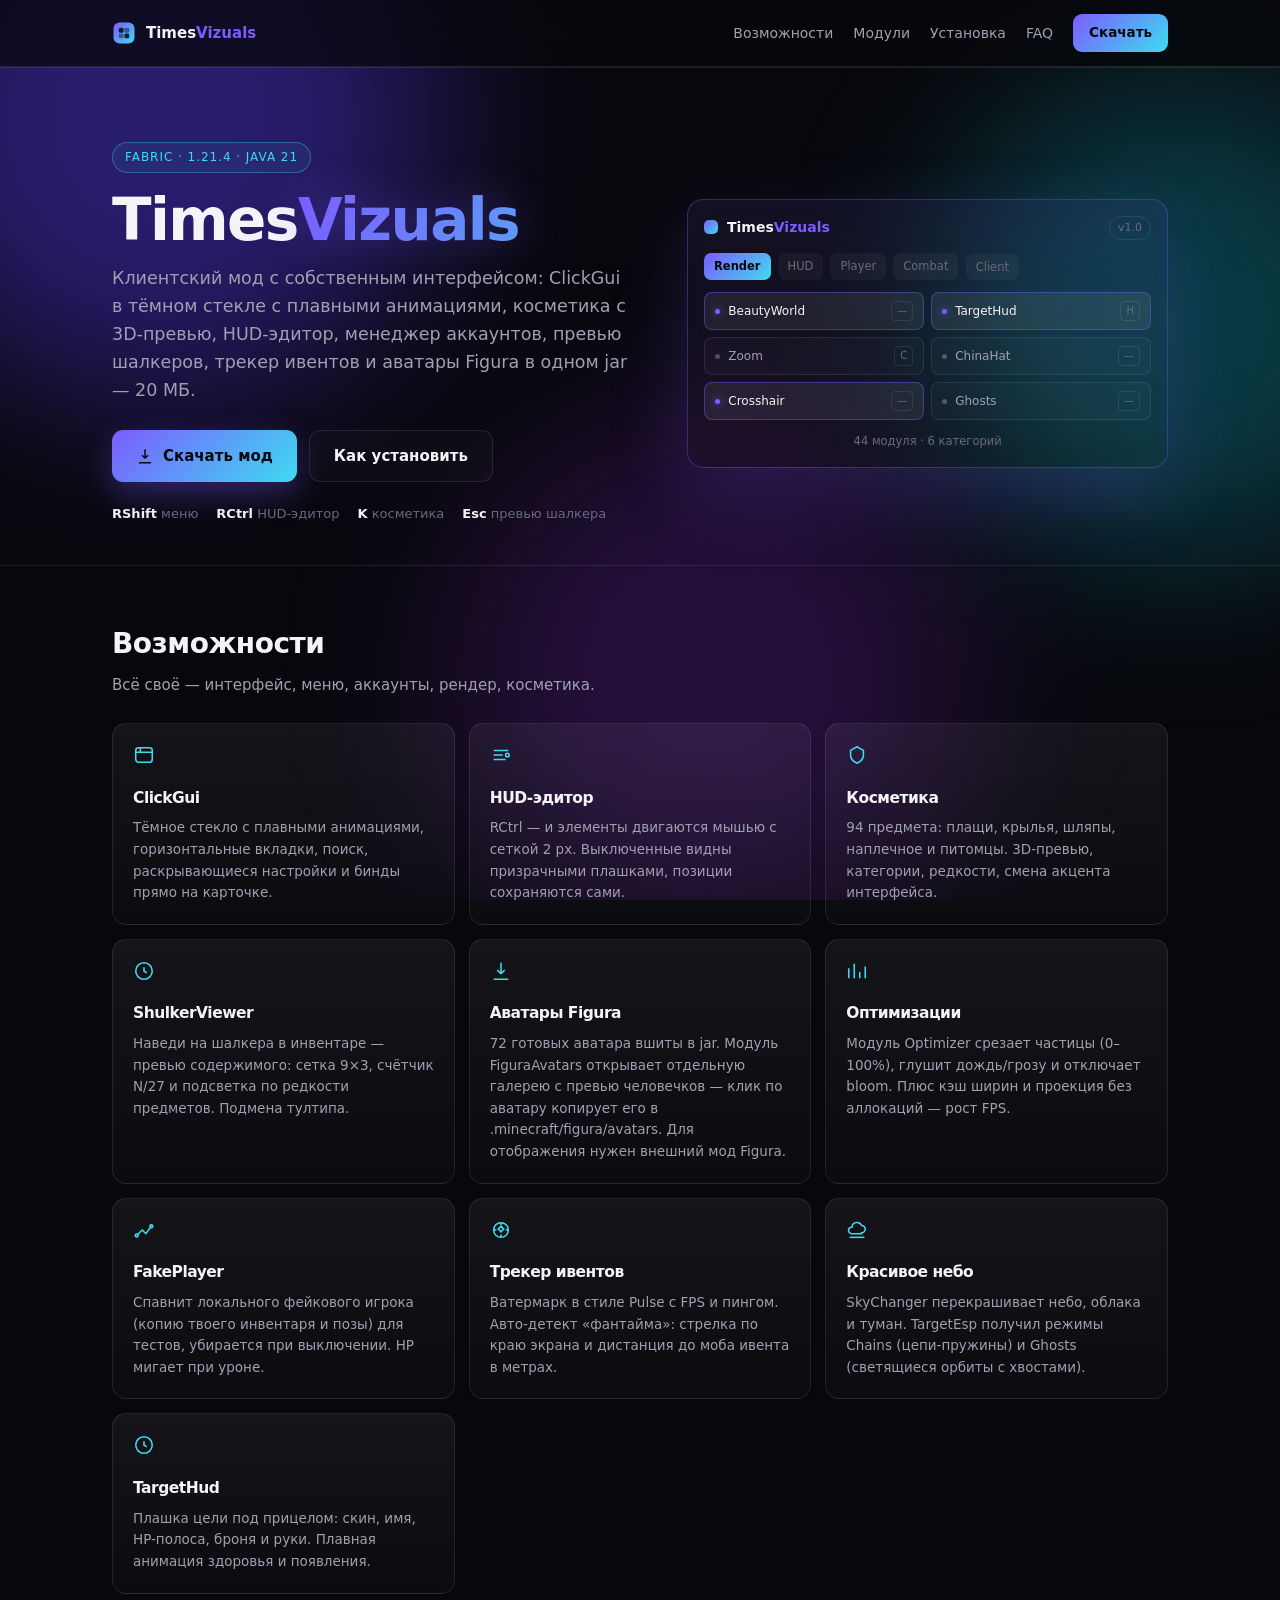
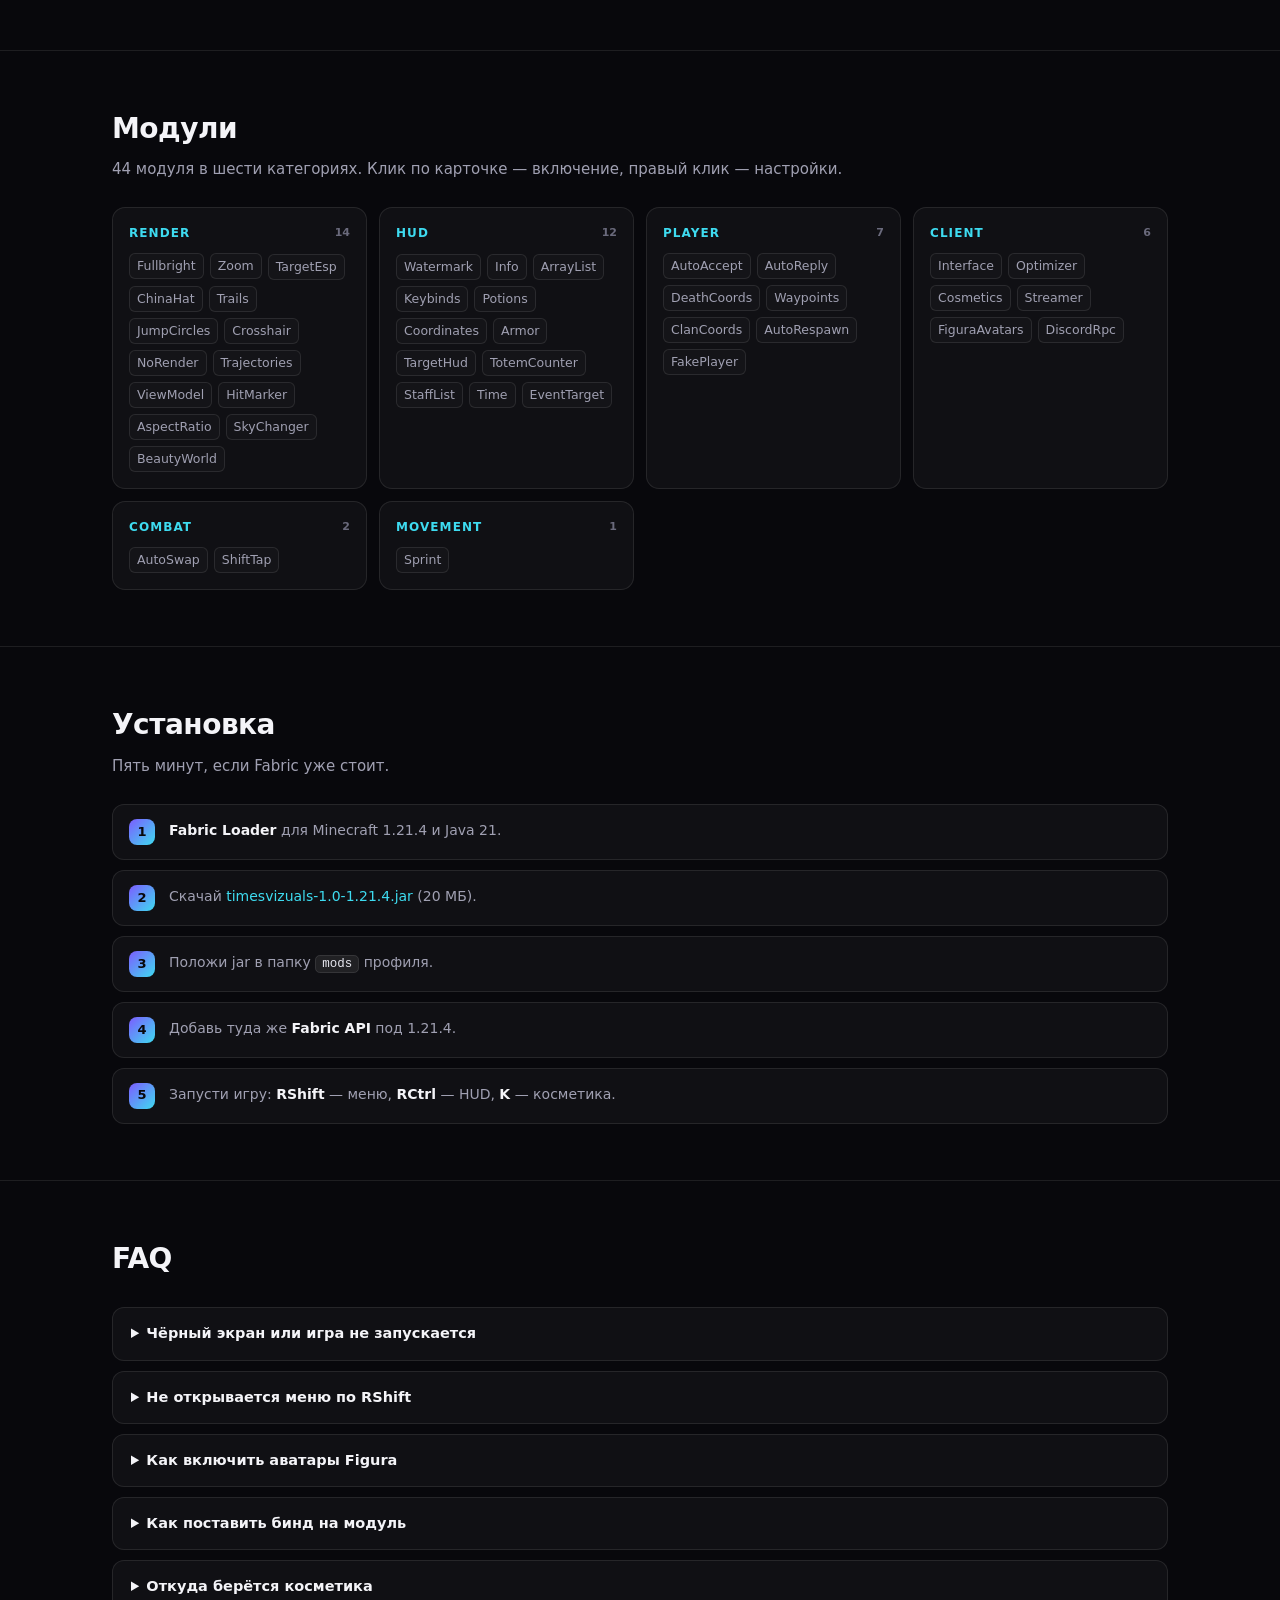
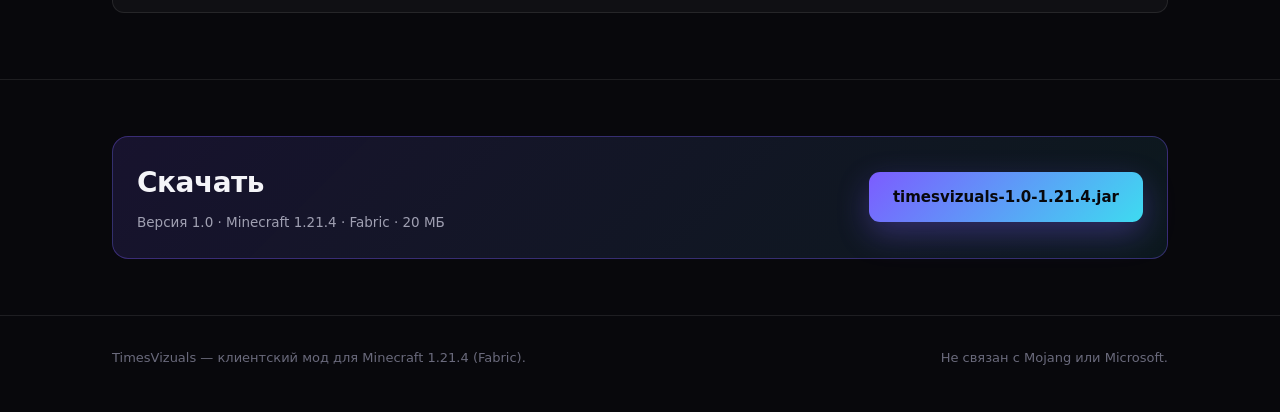
==== commit efe72ed7: "update landing" ====
--- a/index.html
+++ b/index.html
@@ -124,7 +124,7 @@
       <article class="card">
         <svg class="ico" viewBox="0 0 24 24" fill="none" stroke="currentColor" stroke-width="1.7"><path d="M12 3v12m0 0l-4-4m4 4l4-4M4 21h16"/></svg>
         <h3>Аватары Figura</h3>
-        <p>72 готовых аватара (Shizuko, Izuna, Mari, Senko и другие) вшиты в jar. Модуль FiguraAvatars копирует их в .minecraft/figura/avatars по одной кнопке.</p>
+        <p>72 готовых аватара вшиты в jar. Модуль FiguraAvatars открывает отдельную галерею с превью человечков — клик по аватару копирует его в .minecraft/figura/avatars. Для отображения нужен внешний мод Figura.</p>
       </article>
       <article class="card">
         <svg class="ico" viewBox="0 0 24 24" fill="none" stroke="currentColor" stroke-width="1.7"><path d="M3 20V9m6 11V4m6 16v-7m6 7V7"/></svg>
@@ -231,7 +231,7 @@
     </details>
     <details>
       <summary>Как включить аватары Figura</summary>
-      <p>Нужен внешний мод Figura для 1.21.4. Затем в меню (RShift → Client) запусти модуль FiguraAvatars → кнопка «Install Figura avatars» — авары скопируются в <code>.minecraft/figura/avatars</code>.</p>
+      <p>Нужен внешний мод Figura для 1.21.4. Открой ClickGui (RShift → Client) → модуль FiguraAvatars → кнопка открывает галерею из 72 аватаров с превью; клик по аватару копирует его в <code>.minecraft/figura/avatars</code>, и он появится в Figura.</p>
     </details>
     <details>
       <summary>Как поставить бинд на модуль</summary>
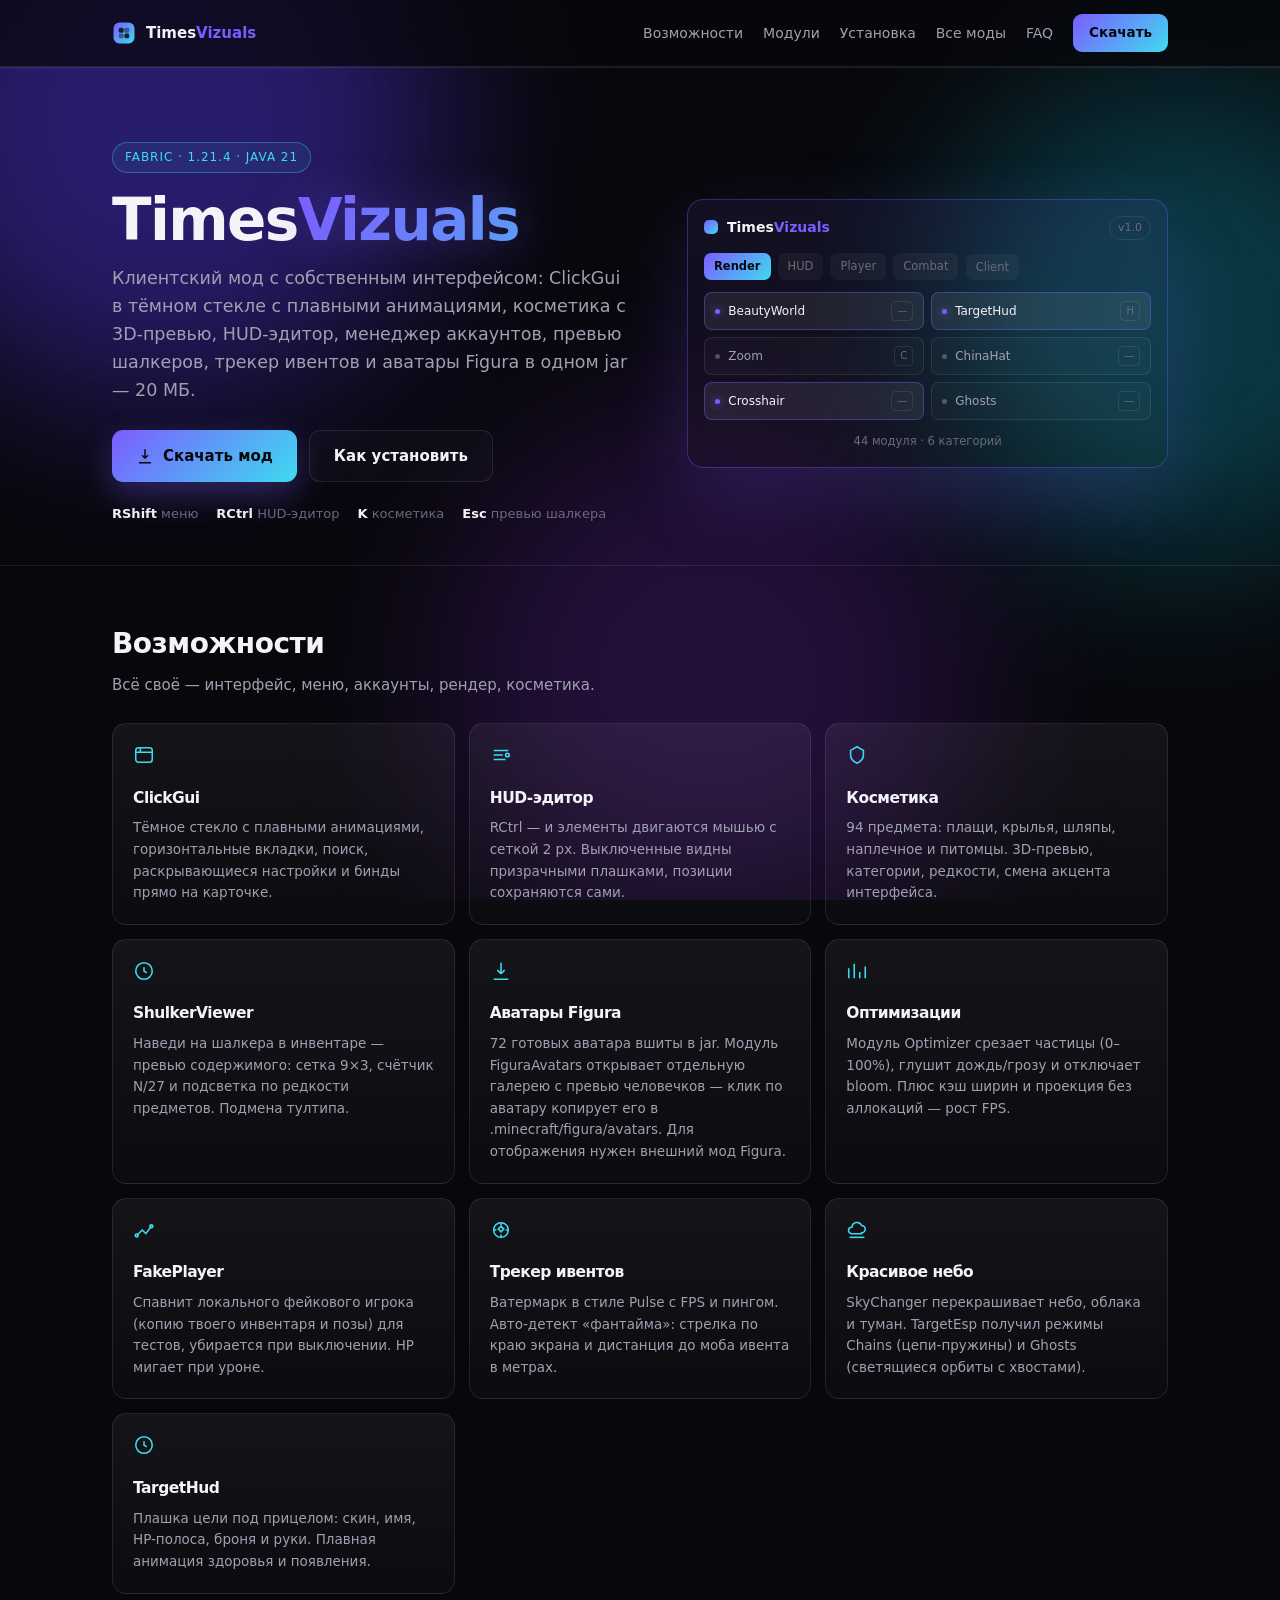
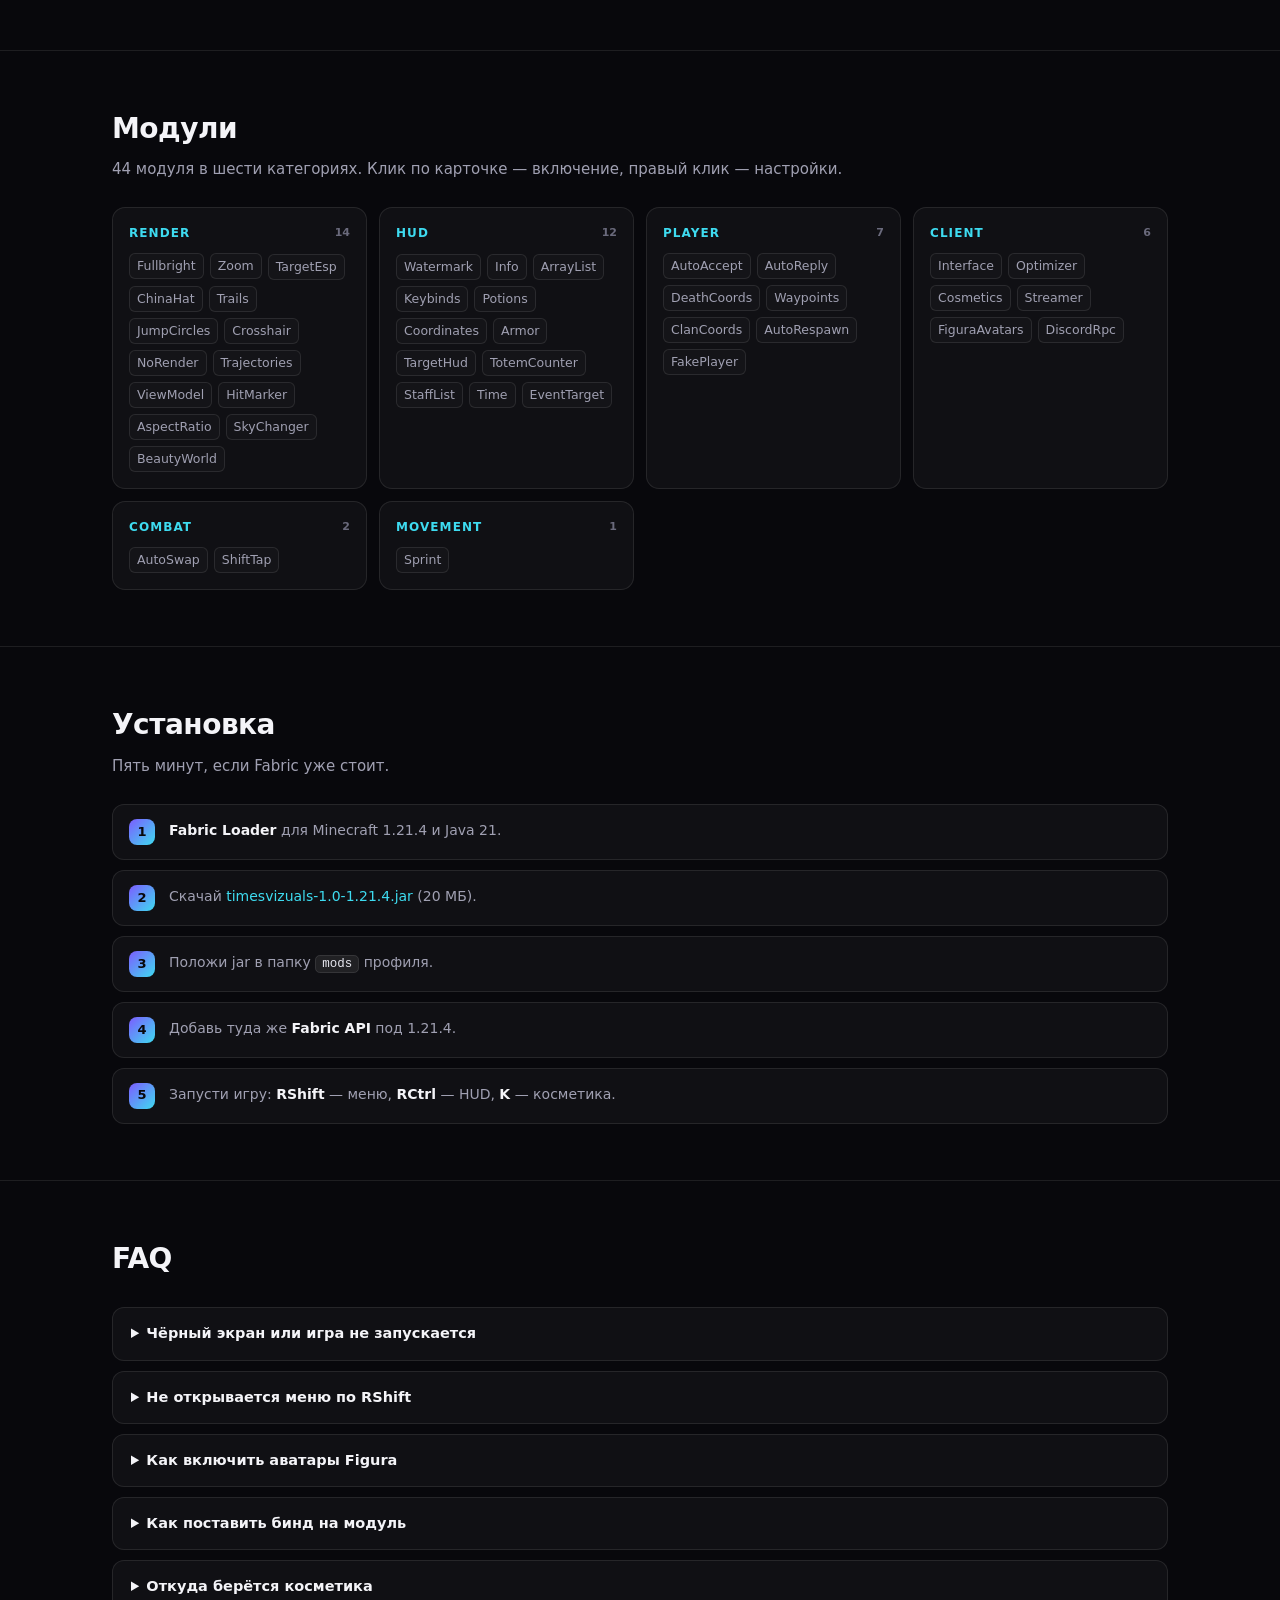
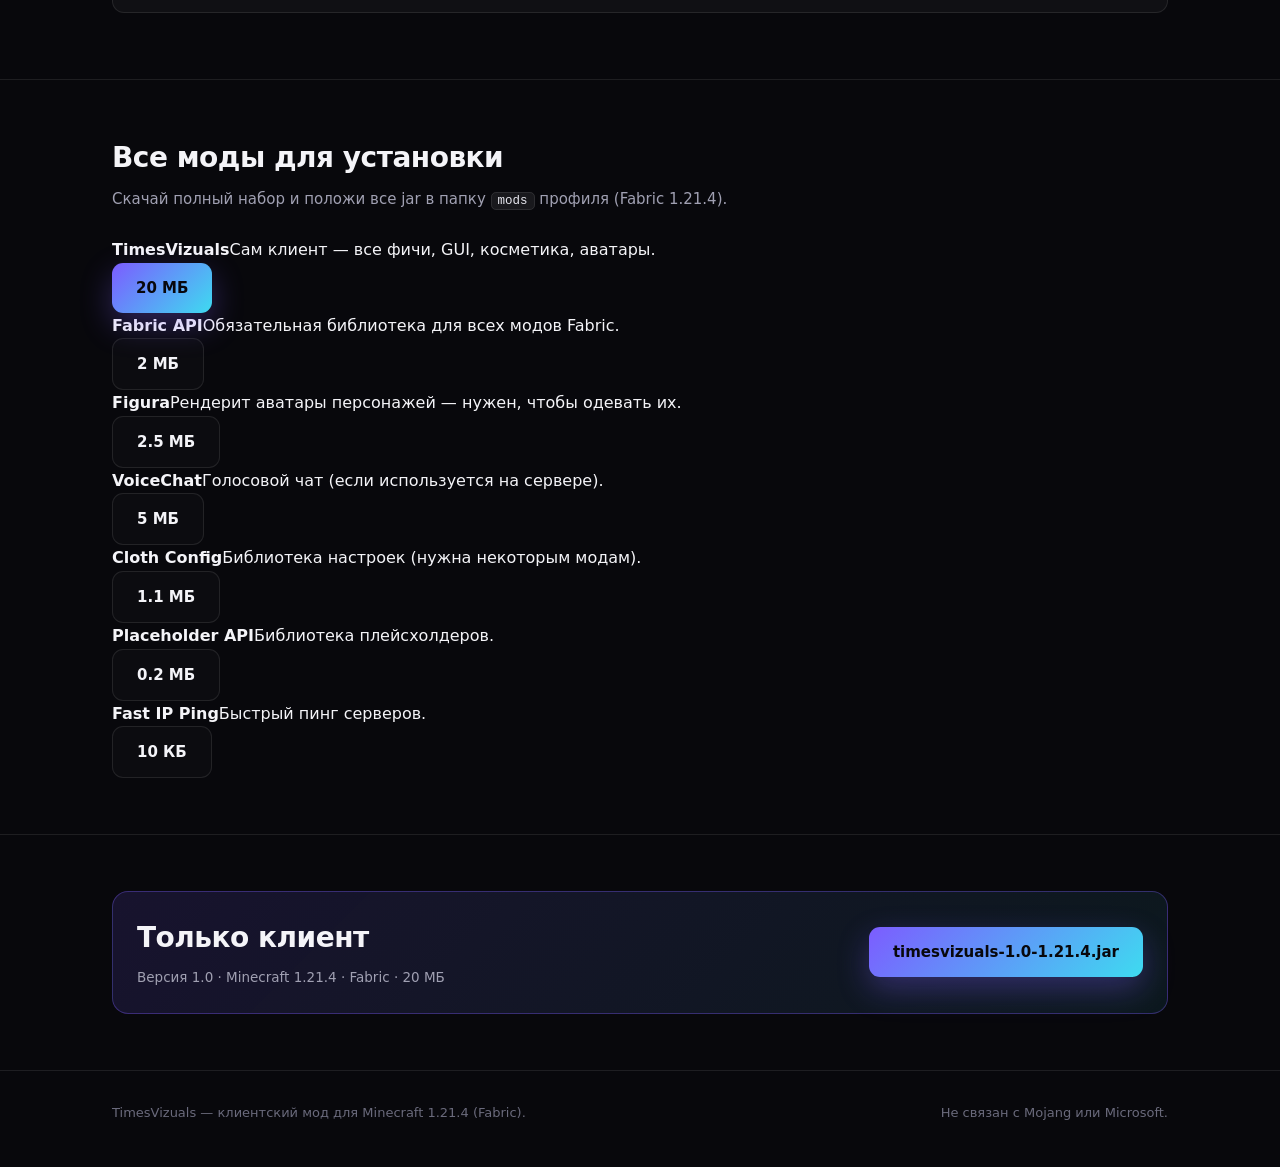
==== commit c80ffca6: "update landing" ====
--- a/index.html
+++ b/index.html
@@ -38,6 +38,7 @@
       <a href="#features">Возможности</a>
       <a href="#modules">Модули</a>
       <a href="#install">Установка</a>
+      <a href="#mods">Все моды</a>
       <a href="#faq">FAQ</a>
       <a class="nav-cta" href="#download">Скачать</a>
     </nav>
@@ -244,11 +245,50 @@
   </div>
 </section>
 
+<section id="mods">
+  <div class="wrap">
+    <div class="section-head">
+      <h2>Все моды для установки</h2>
+      <p>Скачай полный набор и положи все jar в папку <code>mods</code> профиля (Fabric 1.21.4).</p>
+    </div>
+    <div class="mods-list">
+      <div class="mod-item">
+        <div><b>TimesVizuals</b><span>Сам клиент — все фичи, GUI, косметика, аватары.</span></div>
+        <a class="btn primary sm" href="downloads/timesvizuals-1.0-1.21.4.jar" download>20 МБ</a>
+      </div>
+      <div class="mod-item">
+        <div><b>Fabric API</b><span>Обязательная библиотека для всех модов Fabric.</span></div>
+        <a class="btn ghost sm" href="downloads/fabric-api-0.119.4+1.21.4.jar" download>2 МБ</a>
+      </div>
+      <div class="mod-item">
+        <div><b>Figura</b><span>Рендерит аватары персонажей — нужен, чтобы одевать их.</span></div>
+        <a class="btn ghost sm" href="downloads/figura-1.21.4-fabric.jar" download>2.5 МБ</a>
+      </div>
+      <div class="mod-item">
+        <div><b>VoiceChat</b><span>Голосовой чат (если используется на сервере).</span></div>
+        <a class="btn ghost sm" href="downloads/voicechat-fabric-1.21.4-2.6.27.jar" download>5 МБ</a>
+      </div>
+      <div class="mod-item">
+        <div><b>Cloth Config</b><span>Библиотека настроек (нужна некоторым модам).</span></div>
+        <a class="btn ghost sm" href="downloads/cloth-config-17.0.144-fabric.jar" download>1.1 МБ</a>
+      </div>
+      <div class="mod-item">
+        <div><b>Placeholder API</b><span>Библиотека плейсхолдеров.</span></div>
+        <a class="btn ghost sm" href="downloads/placeholder-api-2.5.2+1.21.3.jar" download>0.2 МБ</a>
+      </div>
+      <div class="mod-item">
+        <div><b>Fast IP Ping</b><span>Быстрый пинг серверов.</span></div>
+        <a class="btn ghost sm" href="downloads/fast-ip-ping-v1.0.12-mc1.21.4-fabric.jar" download>10 КБ</a>
+      </div>
+    </div>
+  </div>
+</section>
+
 <section id="download">
   <div class="wrap">
     <div class="download-card">
       <div>
-        <h2>Скачать</h2>
+        <h2>Только клиент</h2>
         <p class="sub">Версия 1.0 · Minecraft 1.21.4 · Fabric · 20 МБ</p>
       </div>
       <a class="btn primary" href="download/timesvizuals-1.0-1.21.4.jar" download>timesvizuals-1.0-1.21.4.jar</a>
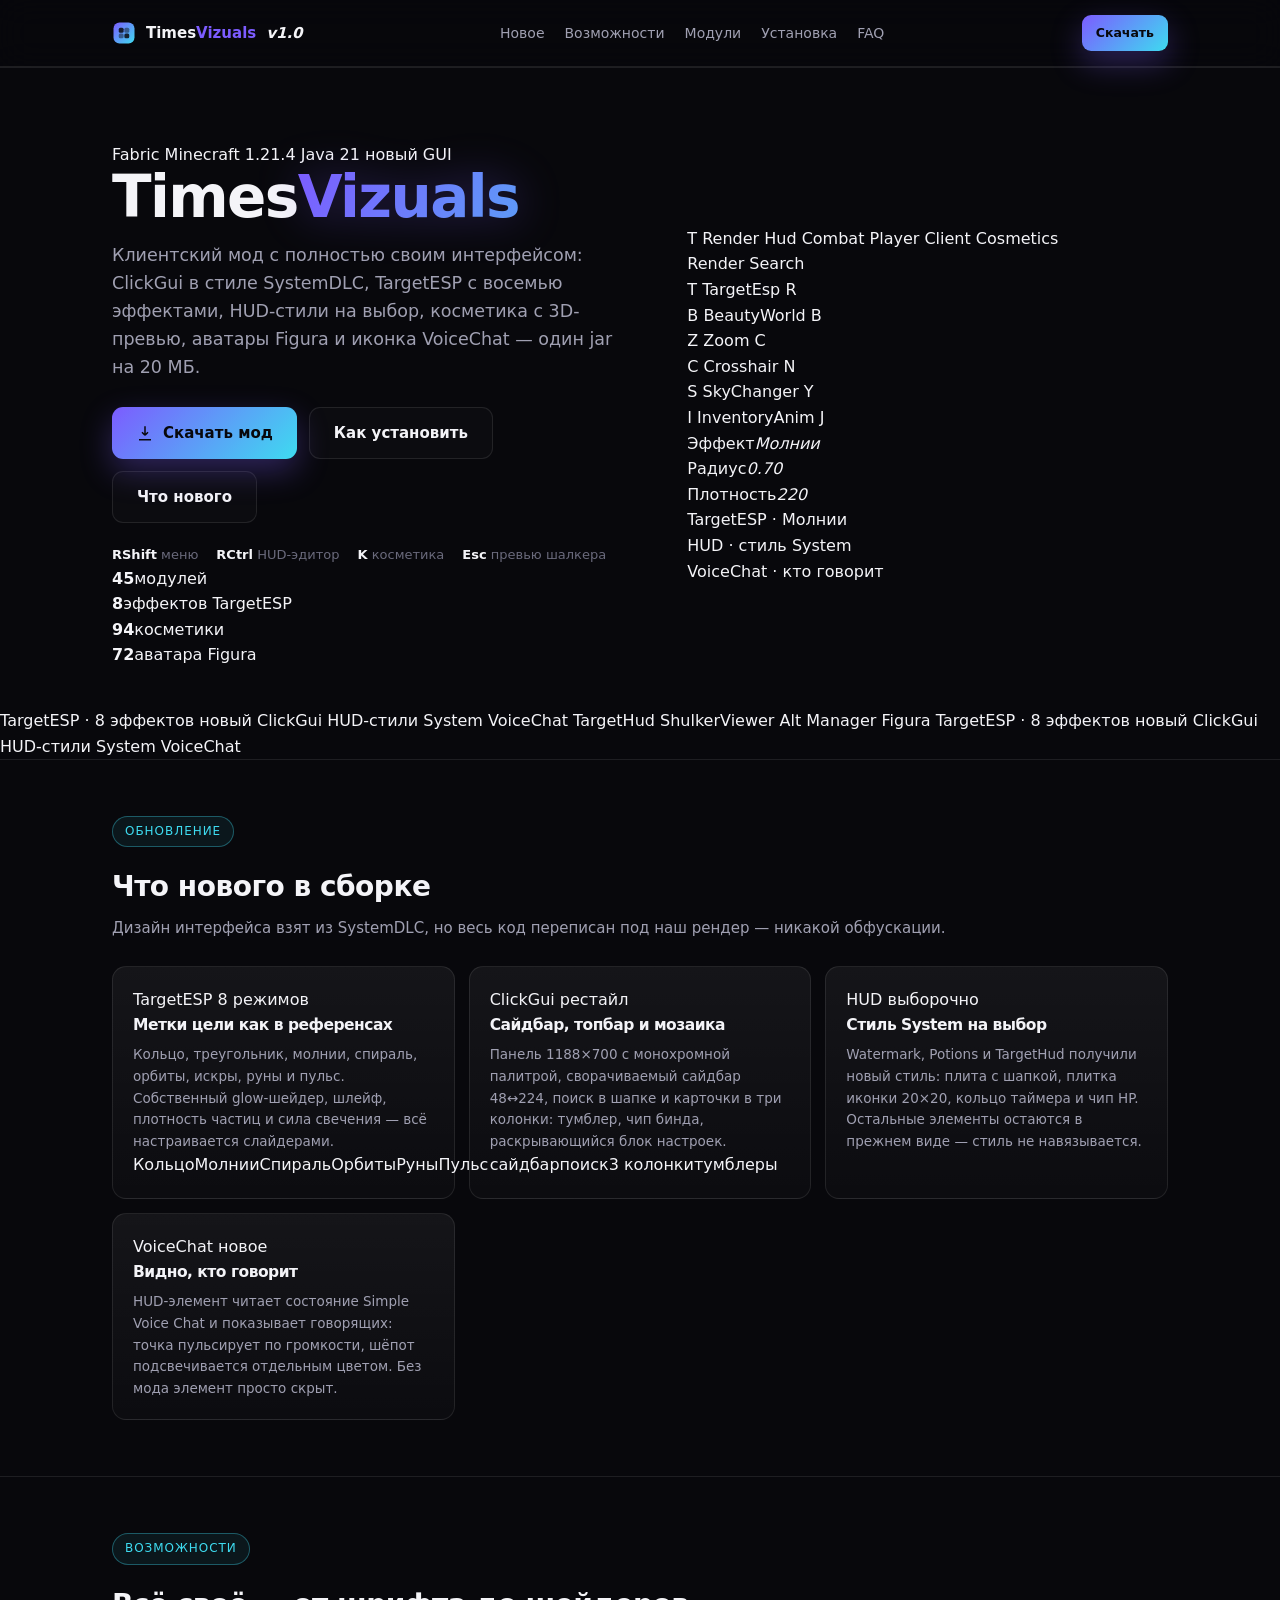
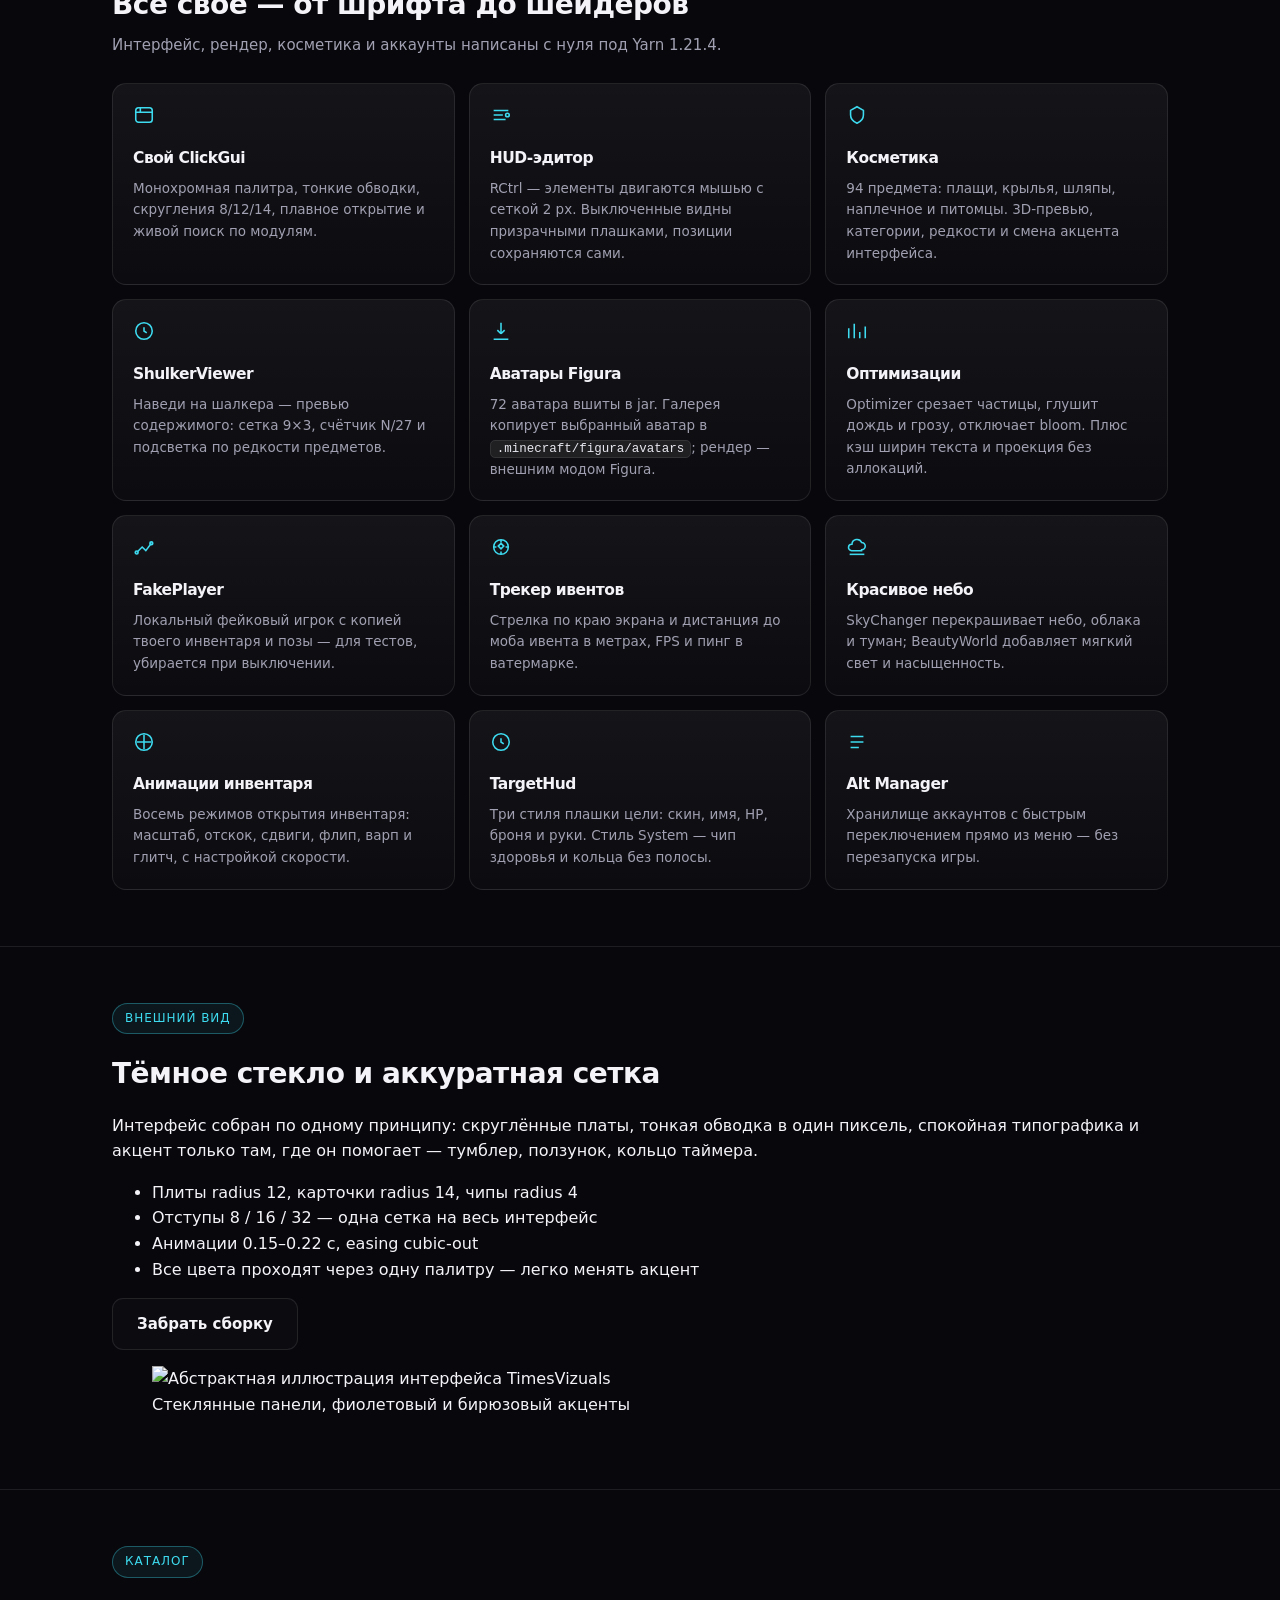
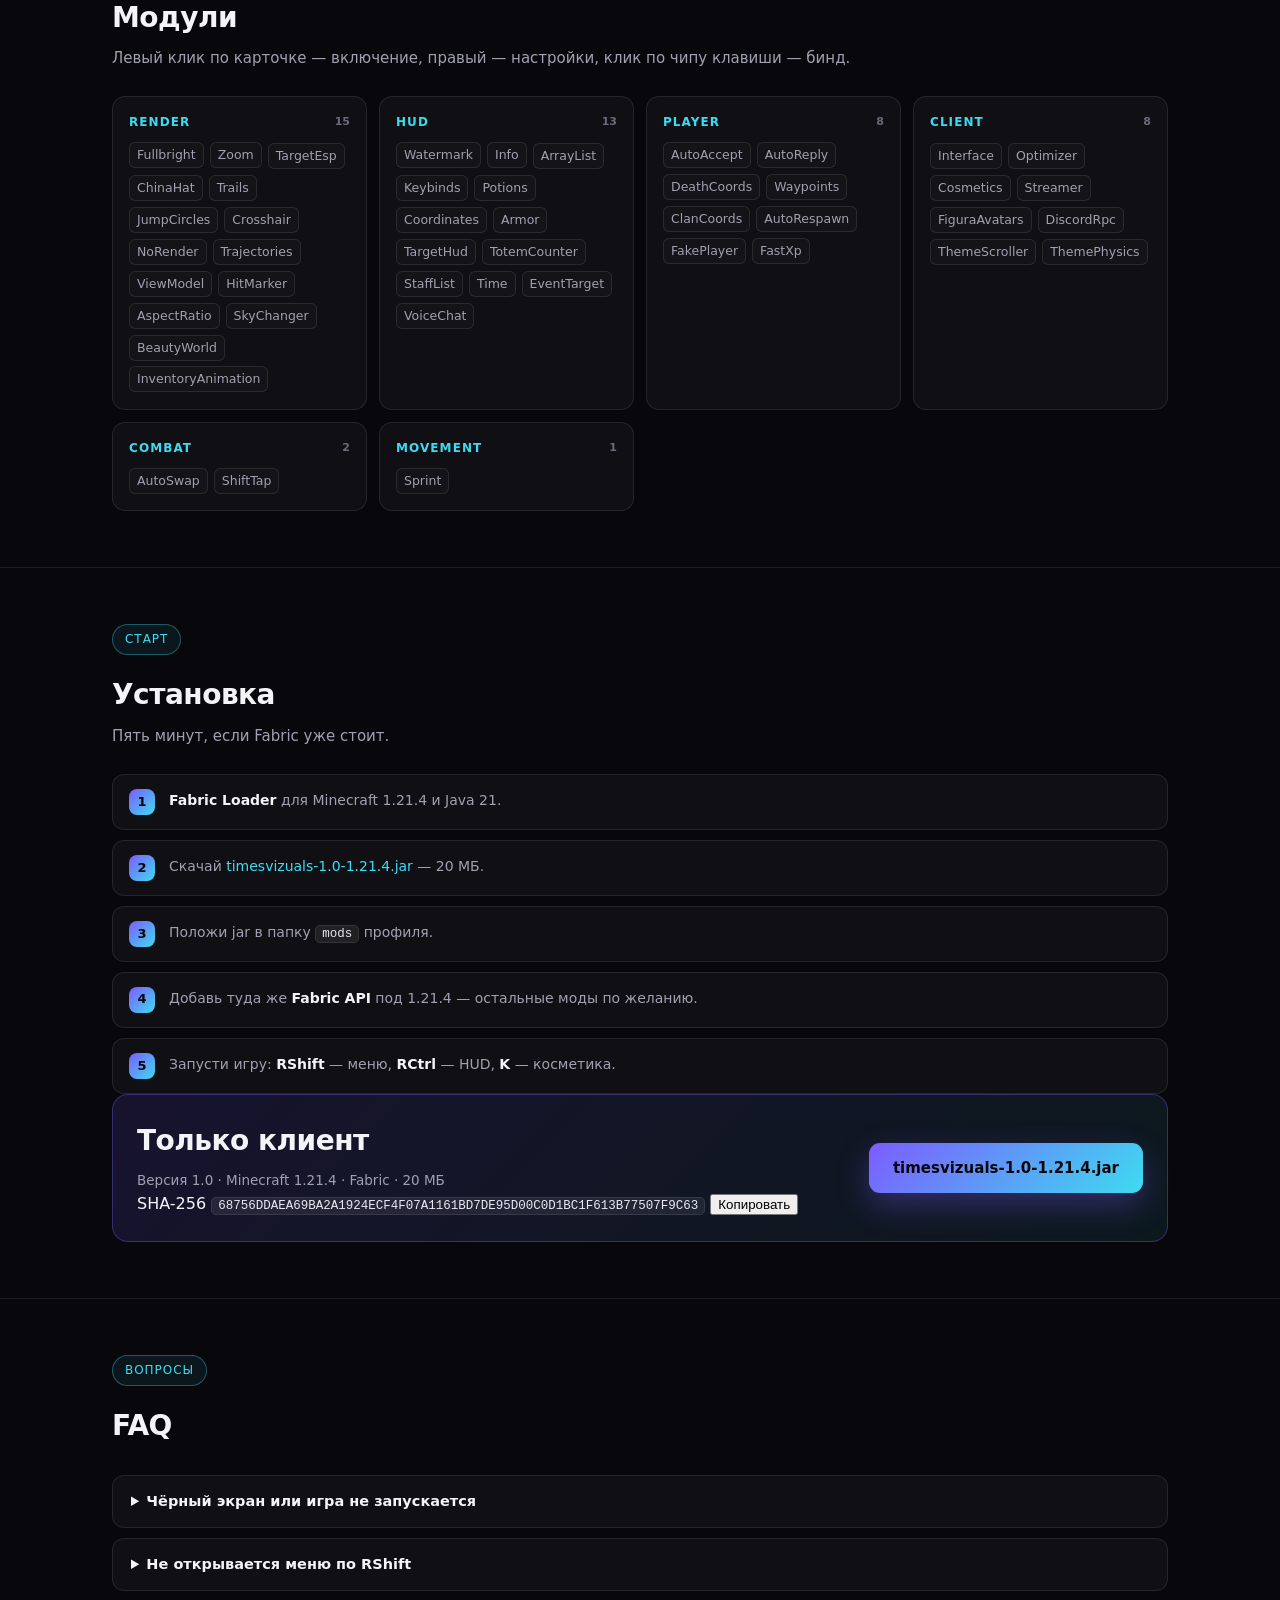
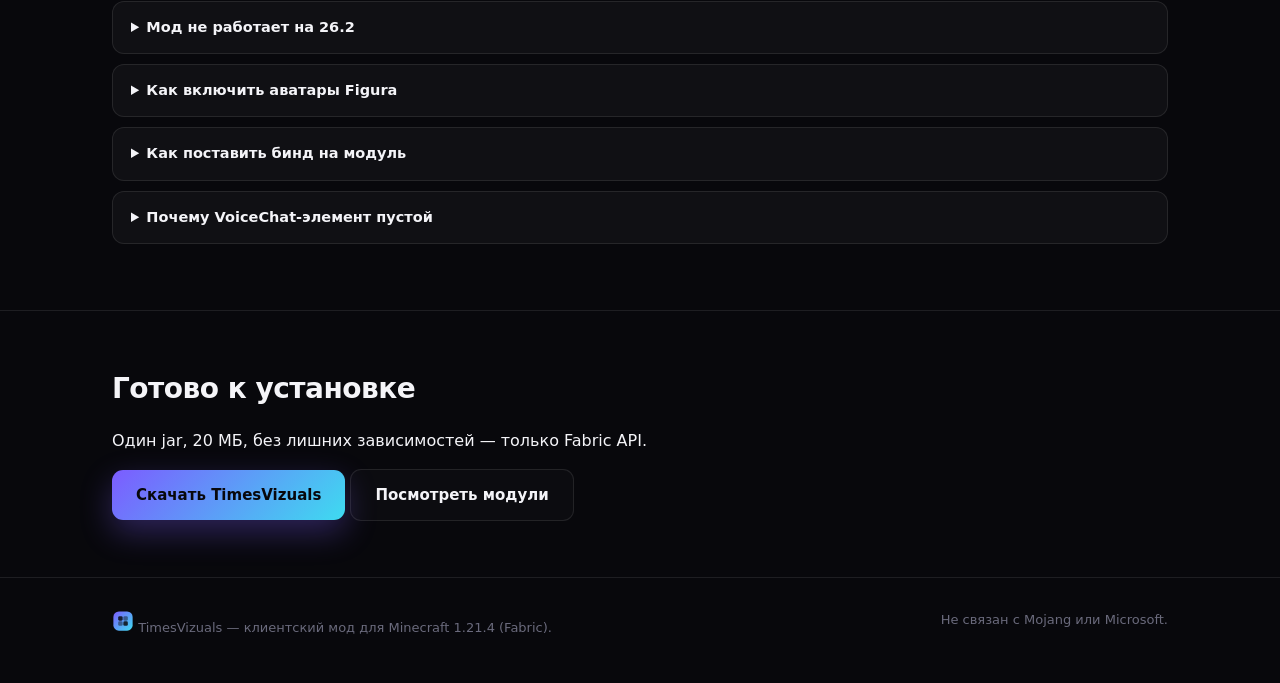
==== commit 6fcffb28: "update landing" ====
--- a/index.html
+++ b/index.html
@@ -4,44 +4,45 @@
 <meta charset="UTF-8">
 <meta name="viewport" content="width=device-width, initial-scale=1">
 <title>TimesVizuals — визуальный клиент для Minecraft 1.21.4</title>
-<meta name="description" content="TimesVizuals — клиентский мод для Minecraft 1.21.4 на Fabric: свой ClickGui, косметика, HUD-эдитор, Alt Manager, трекер ивентов, превью шалкеров и аватары Figura в одном jar.">
+<meta name="description" content="TimesVizuals — клиентский мод для Minecraft 1.21.4 на Fabric: новый ClickGui, TargetESP с 8 эффектами, HUD-стили, косметика с 3D-превью, аватары Figura и иконка VoiceChat в одном jar.">
 <meta property="og:title" content="TimesVizuals — клиент для Minecraft 1.21.4">
-<meta property="og:description" content="ClickGui, косметика, HUD-эдитор, Alt Manager, трекер ивентов, ShulkerViewer, аватары Figura. Fabric 1.21.4.">
+<meta property="og:description" content="ClickGui в стиле SystemDLC, TargetESP с 8 эффектами, HUD-стили, косметика, Figura, VoiceChat. Fabric 1.21.4.">
+<meta property="og:image" content="assets/hero-backdrop.jpg">
 <meta property="og:type" content="website">
 <link rel="icon" href="assets/logo.svg" type="image/svg+xml">
+<link rel="preload" as="image" href="assets/hero-backdrop.jpg">
 <link rel="stylesheet" href="assets/style.css">
 </head>
 <body>
-<script>
-document.querySelectorAll('.card').forEach(c=>{
-  c.addEventListener('mousemove',e=>{
-    const r=c.getBoundingClientRect();
-    c.style.setProperty('--mx',(e.clientX-r.left)+'px');
-    c.style.setProperty('--my',(e.clientY-r.top)+'px');
-  });
-});
-</script>
-
-<div class="blobs" aria-hidden="true">
-  <span class="blob b1"></span>
-  <span class="blob b2"></span>
-  <span class="blob b3"></span>
+
+<div class="scroll-progress" id="progress" aria-hidden="true"></div>
+
+<div class="backdrop" aria-hidden="true">
+  <div class="backdrop-image"></div>
+  <div class="backdrop-mesh"></div>
+  <div class="backdrop-grid"></div>
+  <span class="orb orb-a"></span>
+  <span class="orb orb-b"></span>
+  <span class="orb orb-c"></span>
 </div>
 
-<header>
-  <div class="wrap">
+<header id="header">
+  <div class="wrap header-inner">
     <a class="brand" href="#top">
-      <img src="assets/logo.svg" alt="">
+      <img src="assets/logo.svg" alt="" width="26" height="26">
       <span>Times<b>Vizuals</b></span>
+      <em class="brand-version">v1.0</em>
     </a>
-    <nav>
+
+    <nav class="nav">
+      <a href="#new">Новое</a>
       <a href="#features">Возможности</a>
       <a href="#modules">Модули</a>
-      <a href="#install">Установка</a>
-      <a href="#mods">Все моды</a>
+      <a href="#install">Установка</a> 
       <a href="#faq">FAQ</a>
-      <a class="nav-cta" href="#download">Скачать</a>
     </nav>
+
+    <a class="btn primary sm nav-cta" href="#download">Скачать</a>
   </div>
 </header>
 
@@ -49,151 +50,336 @@
 
 <section class="hero">
   <div class="wrap hero-inner">
-    <div class="hero-text">
-      <span class="eyebrow">Fabric · 1.21.4 · Java 21</span>
+    <div class="hero-text reveal">
+      <div class="chips">
+        <span class="chip">Fabric</span>
+        <span class="chip">Minecraft 1.21.4</span>
+        <span class="chip">Java 21</span>
+        <span class="chip accent">новый GUI</span>
+      </div>
+
       <h1>Times<span>Vizuals</span></h1>
-      <p class="lead">Клиентский мод с собственным интерфейсом: ClickGui в тёмном стекле с плавными анимациями, косметика с 3D-превью, HUD-эдитор, менеджер аккаунтов, превью шалкеров, трекер ивентов и аватары Figura в одном jar — 20 МБ.</p>
+
+      <p class="lead">
+        Клиентский мод с полностью своим интерфейсом: ClickGui в стиле SystemDLC,
+        TargetESP с восемью эффектами, HUD-стили на выбор, косметика с 3D-превью,
+        аватары Figura и иконка VoiceChat — один jar на 20 МБ.
+      </p>
+
       <div class="actions">
         <a class="btn primary" href="download/timesvizuals-1.0-1.21.4.jar" download>
           <svg viewBox="0 0 24 24" width="18" height="18" fill="none" stroke="currentColor" stroke-width="2"><path d="M12 3v12m0 0l-4-4m4 4l4-4M4 21h16"/></svg>
           Скачать мод
         </a>
         <a class="btn ghost" href="#install">Как установить</a>
-      </div>
+        <a class="btn ghost" href="#new">Что нового</a>
+      </div>
+
       <ul class="quick">
         <li><b>RShift</b> меню</li>
         <li><b>RCtrl</b> HUD-эдитор</li>
         <li><b>K</b> косметика</li>
         <li><b>Esc</b> превью шалкера</li>
       </ul>
-    </div>
-
-    <div class="hero-card">
-      <div class="hc-head">
-        <span class="dot"></span>
-        <span class="hc-title">Times<em>Vizuals</em></span>
-        <span class="hc-chip">v1.0</span>
-      </div>
-      <div class="hc-rail">
-        <span class="active">Render</span>
-        <span>HUD</span>
-        <span>Player</span>
-        <span>Combat</span>
-        <span>Client</span>
-      </div>
-      <div class="hc-cards">
-        <div class="hc-card on"><i></i>BeautyWorld<span class="key">—</span></div>
-        <div class="hc-card on"><i></i>TargetHud<span class="key">H</span></div>
-        <div class="hc-card"><i></i>Zoom<span class="key">C</span></div>
-        <div class="hc-card"><i></i>ChinaHat<span class="key">—</span></div>
-        <div class="hc-card on"><i></i>Crosshair<span class="key">—</span></div>
-        <div class="hc-card"><i></i>Ghosts<span class="key">—</span></div>
-      </div>
-      <div class="hc-foot">44 модуля · 6 категорий</div>
+
+      <div class="stats">
+        <div class="stat"><b data-count="45">45</b><span>модулей</span></div>
+        <div class="stat"><b data-count="8">8</b><span>эффектов TargetESP</span></div>
+        <div class="stat"><b data-count="94">94</b><span>косметики</span></div>
+        <div class="stat"><b data-count="72">72</b><span>аватара Figura</span></div>
+      </div>
+    </div>
+
+    <div class="hero-visual reveal">
+      <div class="gui" aria-hidden="true">
+        <div class="gui-side">
+          <span class="gui-logo">T</span>
+          <span class="gui-row active">Render</span>
+          <span class="gui-row">Hud</span>
+          <span class="gui-row">Combat</span>
+          <span class="gui-row">Player</span>
+          <span class="gui-row">Client</span>
+          <span class="gui-row soft">Cosmetics</span>
+        </div>
+
+        <div class="gui-main">
+          <div class="gui-top">
+            <span class="gui-burger"><i></i><i></i><i></i></span>
+            <span class="gui-title">Render</span>
+            <span class="gui-search">Search</span>
+          </div>
+
+          <div class="gui-cards">
+            <div class="gui-card on">
+              <span class="gc-icon">T</span>
+              <span class="gc-name">TargetEsp</span>
+              <span class="gc-key">R</span>
+              <span class="gc-toggle"></span>
+            </div>
+            <div class="gui-card on">
+              <span class="gc-icon">B</span>
+              <span class="gc-name">BeautyWorld</span>
+              <span class="gc-key">B</span>
+              <span class="gc-toggle"></span>
+            </div>
+            <div class="gui-card">
+              <span class="gc-icon">Z</span>
+              <span class="gc-name">Zoom</span>
+              <span class="gc-key">C</span>
+              <span class="gc-toggle"></span>
+            </div>
+            <div class="gui-card on">
+              <span class="gc-icon">C</span>
+              <span class="gc-name">Crosshair</span>
+              <span class="gc-key">N</span>
+              <span class="gc-toggle"></span>
+            </div>
+            <div class="gui-card">
+              <span class="gc-icon">S</span>
+              <span class="gc-name">SkyChanger</span>
+              <span class="gc-key">Y</span>
+              <span class="gc-toggle"></span>
+            </div>
+            <div class="gui-card">
+              <span class="gc-icon">I</span>
+              <span class="gc-name">InventoryAnim</span>
+              <span class="gc-key">J</span>
+              <span class="gc-toggle"></span>
+            </div>
+          </div>
+
+          <div class="gui-drawer">
+            <div class="gd-row"><span>Эффект</span><em>Молнии</em></div>
+            <div class="gd-row"><span>Радиус</span><em>0.70</em></div>
+            <div class="gd-row"><span>Плотность</span><em>220</em></div>
+          </div>
+        </div>
+      </div>
+
+      <div class="float-badge fb-a"><span class="fb-dot"></span>TargetESP · Молнии</div>
+      <div class="float-badge fb-b"><span class="fb-dot cyan"></span>HUD · стиль System</div>
+      <div class="float-badge fb-c"><span class="fb-dot green"></span>VoiceChat · кто говорит</div>
+    </div>
+  </div>
+</section>
+
+<div class="ticker" aria-hidden="true">
+  <div class="ticker-track">
+    <span>TargetESP · 8 эффектов</span><i></i>
+    <span>новый ClickGui</span><i></i>
+    <span>HUD-стили System</span><i></i>
+    <span>VoiceChat</span><i></i>
+    <span>TargetHud</span><i></i>
+    <span>ShulkerViewer</span><i></i>
+    <span>Alt Manager</span><i></i>
+    <span>Figura</span><i></i>
+    <span>TargetESP · 8 эффектов</span><i></i>
+    <span>новый ClickGui</span><i></i>
+    <span>HUD-стили System</span><i></i>
+    <span>VoiceChat</span><i></i>
+  </div>
+</div>
+
+<section id="new">
+  <div class="wrap">
+    <div class="section-head reveal">
+      <span class="eyebrow">Обновление</span>
+      <h2>Что нового в сборке</h2>
+      <p>Дизайн интерфейса взят из SystemDLC, но весь код переписан под наш рендер — никакой обфускации.</p>
+    </div>
+
+    <div class="grid grid-4">
+      <article class="card feature big reveal">
+        <div class="card-head">
+          <span class="badge">TargetESP</span>
+          <span class="badge ghost">8 режимов</span>
+        </div>
+        <h3>Метки цели как в референсах</h3>
+        <p>Кольцо, треугольник, молнии, спираль, орбиты, искры, руны и пульс. Собственный glow-шейдер, шлейф, плотность частиц и сила свечения — всё настраивается слайдерами.</p>
+        <div class="pill-row">
+          <span>Кольцо</span><span>Молнии</span><span>Спираль</span><span>Орбиты</span><span>Руны</span><span>Пульс</span>
+        </div>
+      </article>
+
+      <article class="card feature big reveal">
+        <div class="card-head">
+          <span class="badge">ClickGui</span>
+          <span class="badge ghost">рестайл</span>
+        </div>
+        <h3>Сайдбар, топбар и мозаика</h3>
+        <p>Панель 1188×700 с монохромной палитрой, сворачиваемый сайдбар 48↔224, поиск в шапке и карточки в три колонки: тумблер, чип бинда, раскрывающийся блок настроек.</p>
+        <div class="pill-row">
+          <span>сайдбар</span><span>поиск</span><span>3 колонки</span><span>тумблеры</span>
+        </div>
+      </article>
+
+      <article class="card feature reveal">
+        <div class="card-head">
+          <span class="badge">HUD</span>
+          <span class="badge ghost">выборочно</span>
+        </div>
+        <h3>Стиль System на выбор</h3>
+        <p>Watermark, Potions и TargetHud получили новый стиль: плита с шапкой, плитка иконки 20×20, кольцо таймера и чип HP. Остальные элементы остаются в прежнем виде — стиль не навязывается.</p>
+      </article>
+
+      <article class="card feature reveal">
+        <div class="card-head">
+          <span class="badge">VoiceChat</span>
+          <span class="badge ghost">новое</span>
+        </div>
+        <h3>Видно, кто говорит</h3>
+        <p>HUD-элемент читает состояние Simple Voice Chat и показывает говорящих: точка пульсирует по громкости, шёпот подсвечивается отдельным цветом. Без мода элемент просто скрыт.</p>
+      </article>
     </div>
   </div>
 </section>
 
 <section id="features">
   <div class="wrap">
-    <div class="section-head">
-      <h2>Возможности</h2>
-      <p>Всё своё — интерфейс, меню, аккаунты, рендер, косметика.</p>
+    <div class="section-head reveal">
+      <span class="eyebrow">Возможности</span>
+      <h2>Всё своё — от шрифта до шейдеров</h2>
+      <p>Интерфейс, рендер, косметика и аккаунты написаны с нуля под Yarn 1.21.4.</p>
     </div>
 
     <div class="grid">
-      <article class="card">
+      <article class="card spotlight reveal">
         <svg class="ico" viewBox="0 0 24 24" fill="none" stroke="currentColor" stroke-width="1.7"><rect x="3" y="4" width="18" height="16" rx="3"/><path d="M3 9h18M8 4v5"/></svg>
-        <h3>ClickGui</h3>
-        <p>Тёмное стекло с плавными анимациями, горизонтальные вкладки, поиск, раскрывающиеся настройки и бинды прямо на карточке.</p>
-      </article>
-      <article class="card">
+        <h3>Свой ClickGui</h3>
+        <p>Монохромная палитра, тонкие обводки, скругления 8/12/14, плавное открытие и живой поиск по модулям.</p>
+      </article>
+
+      <article class="card spotlight reveal">
         <svg class="ico" viewBox="0 0 24 24" fill="none" stroke="currentColor" stroke-width="1.7"><path d="M4 7h16M4 12h10M4 17h13"/><circle cx="19" cy="12" r="2"/></svg>
         <h3>HUD-эдитор</h3>
-        <p>RCtrl — и элементы двигаются мышью с сеткой 2 px. Выключенные видны призрачными плашками, позиции сохраняются сами.</p>
-      </article>
-      <article class="card">
+        <p>RCtrl — элементы двигаются мышью с сеткой 2 px. Выключенные видны призрачными плашками, позиции сохраняются сами.</p>
+      </article>
+
+      <article class="card spotlight reveal">
         <svg class="ico" viewBox="0 0 24 24" fill="none" stroke="currentColor" stroke-width="1.7"><path d="M12 3l7 4v5c0 5-3.5 7.5-7 9-3.5-1.5-7-4-7-9V7l7-4z"/></svg>
         <h3>Косметика</h3>
-        <p>94 предмета: плащи, крылья, шляпы, наплечное и питомцы. 3D-превью, категории, редкости, смена акцента интерфейса.</p>
-      </article>
-      <article class="card">
+        <p>94 предмета: плащи, крылья, шляпы, наплечное и питомцы. 3D-превью, категории, редкости и смена акцента интерфейса.</p>
+      </article>
+
+      <article class="card spotlight reveal">
         <svg class="ico" viewBox="0 0 24 24" fill="none" stroke="currentColor" stroke-width="1.7"><circle cx="12" cy="12" r="9"/><path d="M12 8v4l3 2"/></svg>
         <h3>ShulkerViewer</h3>
-        <p>Наведи на шалкера в инвентаре — превью содержимого: сетка 9×3, счётчик N/27 и подсветка по редкости предметов. Подмена тултипа.</p>
-      </article>
-      <article class="card">
+        <p>Наведи на шалкера — превью содержимого: сетка 9×3, счётчик N/27 и подсветка по редкости предметов.</p>
+      </article>
+
+      <article class="card spotlight reveal">
         <svg class="ico" viewBox="0 0 24 24" fill="none" stroke="currentColor" stroke-width="1.7"><path d="M12 3v12m0 0l-4-4m4 4l4-4M4 21h16"/></svg>
         <h3>Аватары Figura</h3>
-        <p>72 готовых аватара вшиты в jar. Модуль FiguraAvatars открывает отдельную галерею с превью человечков — клик по аватару копирует его в .minecraft/figura/avatars. Для отображения нужен внешний мод Figura.</p>
-      </article>
-      <article class="card">
+        <p>72 аватара вшиты в jar. Галерея копирует выбранный аватар в <code>.minecraft/figura/avatars</code>; рендер — внешним модом Figura.</p>
+      </article>
+
+      <article class="card spotlight reveal">
         <svg class="ico" viewBox="0 0 24 24" fill="none" stroke="currentColor" stroke-width="1.7"><path d="M3 20V9m6 11V4m6 16v-7m6 7V7"/></svg>
         <h3>Оптимизации</h3>
-        <p>Модуль Optimizer срезает частицы (0–100%), глушит дождь/грозу и отключает bloom. Плюс кэш ширин и проекция без аллокаций — рост FPS.</p>
-      </article>
-      <article class="card">
+        <p>Optimizer срезает частицы, глушит дождь и грозу, отключает bloom. Плюс кэш ширин текста и проекция без аллокаций.</p>
+      </article>
+
+      <article class="card spotlight reveal">
         <svg class="ico" viewBox="0 0 24 24" fill="none" stroke="currentColor" stroke-width="1.7"><path d="M4 18l6-6 4 4 6-8"/><circle cx="4" cy="18" r="1.6"/><circle cx="20" cy="8" r="1.6"/></svg>
         <h3>FakePlayer</h3>
-        <p>Спавнит локального фейкового игрока (копию твоего инвентаря и позы) для тестов, убирается при выключении. HP мигает при уроне.</p>
-      </article>
-      <article class="card">
+        <p>Локальный фейковый игрок с копией твоего инвентаря и позы — для тестов, убирается при выключении.</p>
+      </article>
+
+      <article class="card spotlight reveal">
         <svg class="ico" viewBox="0 0 24 24" fill="none" stroke="currentColor" stroke-width="1.7"><circle cx="12" cy="12" r="8"/><path d="M12 8l3 3-3 3-3-3 3-3z"/><path d="M12 4v3M12 17v3M4 12h3M17 12h3"/></svg>
         <h3>Трекер ивентов</h3>
-        <p>Ватермарк в стиле Pulse с FPS и пингом. Авто-детект «фантайма»: стрелка по краю экрана и дистанция до моба ивента в метрах.</p>
-      </article>
-      <article class="card">
+        <p>Стрелка по краю экрана и дистанция до моба ивента в метрах, FPS и пинг в ватермарке.</p>
+      </article>
+
+      <article class="card spotlight reveal">
         <svg class="ico" viewBox="0 0 24 24" fill="none" stroke="currentColor" stroke-width="1.7"><path d="M17 15a4 4 0 100-8 5.5 5.5 0 00-10.5 2A3.5 3.5 0 006 16h11z"/><path d="M4 20h16"/></svg>
         <h3>Красивое небо</h3>
-        <p>SkyChanger перекрашивает небо, облака и туман. TargetEsp получил режимы Chains (цепи-пружины) и Ghosts (светящиеся орбиты с хвостами).</p>
-      </article>
-      <article class="card">
+        <p>SkyChanger перекрашивает небо, облака и туман; BeautyWorld добавляет мягкий свет и насыщенность.</p>
+      </article>
+
+      <article class="card spotlight reveal">
+        <svg class="ico" viewBox="0 0 24 24" fill="none" stroke="currentColor" stroke-width="1.7"><path d="M12 4v16M4 12h16"/><circle cx="12" cy="12" r="9"/></svg>
+        <h3>Анимации инвентаря</h3>
+        <p>Восемь режимов открытия инвентаря: масштаб, отскок, сдвиги, флип, варп и глитч, с настройкой скорости.</p>
+      </article>
+
+      <article class="card spotlight reveal">
         <svg class="ico" viewBox="0 0 24 24" fill="none" stroke="currentColor" stroke-width="1.7"><circle cx="12" cy="12" r="9"/><path d="M12 8v4l3 2"/></svg>
         <h3>TargetHud</h3>
-        <p>Плашка цели под прицелом: скин, имя, HP-полоса, броня и руки. Плавная анимация здоровья и появления.</p>
-      </article>
-    </div>
+        <p>Три стиля плашки цели: скин, имя, HP, броня и руки. Стиль System — чип здоровья и кольца без полосы.</p>
+      </article>
+
+      <article class="card spotlight reveal">
+        <svg class="ico" viewBox="0 0 24 24" fill="none" stroke="currentColor" stroke-width="1.7"><path d="M5 12h14M5 6h14M5 18h9"/></svg>
+        <h3>Alt Manager</h3>
+        <p>Хранилище аккаунтов с быстрым переключением прямо из меню — без перезапуска игры.</p>
+      </article>
+    </div>
+  </div>
+</section>
+
+<section id="showcase">
+  <div class="wrap showcase">
+    <div class="showcase-text reveal">
+      <span class="eyebrow">Внешний вид</span>
+      <h2>Тёмное стекло и аккуратная сетка</h2>
+      <p>Интерфейс собран по одному принципу: скруглённые платы, тонкая обводка в один пиксель, спокойная типографика и акцент только там, где он помогает — тумблер, ползунок, кольцо таймера.</p>
+      <ul class="ticks">
+        <li>Плиты radius 12, карточки radius 14, чипы radius 4</li>
+        <li>Отступы 8 / 16 / 32 — одна сетка на весь интерфейс</li>
+        <li>Анимации 0.15–0.22 с, easing cubic-out</li>
+        <li>Все цвета проходят через одну палитру — легко менять акцент</li>
+      </ul>
+      <a class="btn ghost" href="#download">Забрать сборку</a>
+    </div>
+
+    <figure class="showcase-art reveal">
+      <img src="assets/showcase-panel.jpg" alt="Абстрактная иллюстрация интерфейса TimesVizuals" loading="lazy">
+      <figcaption>Стеклянные панели, фиолетовый и бирюзовый акценты</figcaption>
+    </figure>
   </div>
 </section>
 
 <section id="modules">
   <div class="wrap">
-    <div class="section-head">
+    <div class="section-head reveal">
+      <span class="eyebrow">Каталог</span>
       <h2>Модули</h2>
-      <p>44 модуля в шести категориях. Клик по карточке — включение, правый клик — настройки.</p>
+      <p>Левый клик по карточке — включение, правый — настройки, клик по чипу клавиши — бинд.</p>
     </div>
 
     <div class="modules">
-      <div class="cat">
-        <h3>Render <span>14</span></h3>
+      <div class="cat reveal">
+        <h3>Render <span>15</span></h3>
         <ul>
           <li>Fullbright</li><li>Zoom</li><li>TargetEsp</li><li>ChinaHat</li>
           <li>Trails</li><li>JumpCircles</li><li>Crosshair</li><li>NoRender</li>
           <li>Trajectories</li><li>ViewModel</li><li>HitMarker</li><li>AspectRatio</li>
-          <li>SkyChanger</li><li>BeautyWorld</li>
+          <li>SkyChanger</li><li>BeautyWorld</li><li>InventoryAnimation</li>
         </ul>
       </div>
-      <div class="cat">
-        <h3>HUD <span>12</span></h3>
+      <div class="cat reveal">
+        <h3>HUD <span>13</span></h3>
         <ul>
           <li>Watermark</li><li>Info</li><li>ArrayList</li><li>Keybinds</li>
           <li>Potions</li><li>Coordinates</li><li>Armor</li><li>TargetHud</li>
           <li>TotemCounter</li><li>StaffList</li><li>Time</li><li>EventTarget</li>
+          <li>VoiceChat</li>
         </ul>
       </div>
-      <div class="cat">
-        <h3>Player <span>7</span></h3>
-        <ul><li>AutoAccept</li><li>AutoReply</li><li>DeathCoords</li><li>Waypoints</li><li>ClanCoords</li><li>AutoRespawn</li><li>FakePlayer</li></ul>
-      </div>
-      <div class="cat">
-        <h3>Client <span>6</span></h3>
-        <ul><li>Interface</li><li>Optimizer</li><li>Cosmetics</li><li>Streamer</li><li>FiguraAvatars</li><li>DiscordRpc</li></ul>
-      </div>
-      <div class="cat">
+      <div class="cat reveal">
+        <h3>Player <span>8</span></h3>
+        <ul><li>AutoAccept</li><li>AutoReply</li><li>DeathCoords</li><li>Waypoints</li><li>ClanCoords</li><li>AutoRespawn</li><li>FakePlayer</li><li>FastXp</li></ul>
+      </div>
+      <div class="cat reveal">
+        <h3>Client <span>8</span></h3>
+        <ul><li>Interface</li><li>Optimizer</li><li>Cosmetics</li><li>Streamer</li><li>FiguraAvatars</li><li>DiscordRpc</li><li>ThemeScroller</li><li>ThemePhysics</li></ul>
+      </div>
+      <div class="cat reveal">
         <h3>Combat <span>2</span></h3>
         <ul><li>AutoSwap</li><li>ShiftTap</li></ul>
       </div>
-      <div class="cat">
+      <div class="cat reveal">
         <h3>Movement <span>1</span></h3>
         <ul><li>Sprint</li></ul>
       </div>
@@ -203,95 +389,81 @@
 
 <section id="install">
   <div class="wrap">
-    <div class="section-head">
+    <div class="section-head reveal">
+      <span class="eyebrow">Старт</span>
       <h2>Установка</h2>
       <p>Пять минут, если Fabric уже стоит.</p>
     </div>
 
     <ol class="steps">
-      <li><span class="num">1</span><div><b>Fabric Loader</b> для Minecraft 1.21.4 и Java 21.</div></li>
-      <li><span class="num">2</span><div>Скачай <a href="download/timesvizuals-1.0-1.21.4.jar">timesvizuals-1.0-1.21.4.jar</a> (20 МБ).</div></li>
-      <li><span class="num">3</span><div>Положи jar в папку <code>mods</code> профиля.</div></li>
-      <li><span class="num">4</span><div>Добавь туда же <b>Fabric API</b> под 1.21.4.</div></li>
-      <li><span class="num">5</span><div>Запусти игру: <b>RShift</b> — меню, <b>RCtrl</b> — HUD, <b>K</b> — косметика.</div></li>
+      <li class="reveal"><span class="num">1</span><div><b>Fabric Loader</b> для Minecraft 1.21.4 и Java 21.</div></li>
+      <li class="reveal"><span class="num">2</span><div>Скачай <a href="download/timesvizuals-1.0-1.21.4.jar">timesvizuals-1.0-1.21.4.jar</a> — 20 МБ.</div></li>
+      <li class="reveal"><span class="num">3</span><div>Положи jar в папку <code>mods</code> профиля.</div></li>
+      <li class="reveal"><span class="num">4</span><div>Добавь туда же <b>Fabric API</b> под 1.21.4 — остальные моды по желанию.</div></li>
+      <li class="reveal"><span class="num">5</span><div>Запусти игру: <b>RShift</b> — меню, <b>RCtrl</b> — HUD, <b>K</b> — косметика.</div></li>
     </ol>
-  </div>
-</section>
+
+    <div class="download-card reveal">
+      <div class="download-info">
+        <h2>Только клиент</h2>
+        <p class="sub">Версия 1.0 · Minecraft 1.21.4 · Fabric · 20 МБ</p>
+        <div class="sha">
+          <span class="sha-label">SHA-256</span>
+          <code id="sha-value">68756DDAEA69BA2A1924ECF4F07A1161BD7DE95D00C0D1BC1F613B77507F9C63</code>
+          <button class="copy" data-copy="68756DDAEA69BA2A1924ECF4F07A1161BD7DE95D00C0D1BC1F613B77507F9C63" type="button">Копировать</button>
+        </div>
+      </div>
+      <a class="btn primary" href="download/timesvizuals-1.0-1.21.4.jar" download>timesvizuals-1.0-1.21.4.jar</a>
+    </div>
+  </div>
+</section>
+
 
 <section id="faq">
   <div class="wrap">
-    <div class="section-head"><h2>FAQ</h2></div>
-
-    <details>
+    <div class="section-head reveal">
+      <span class="eyebrow">Вопросы</span>
+      <h2>FAQ</h2>
+    </div>
+
+    <details class="reveal">
       <summary>Чёрный экран или игра не запускается</summary>
-      <p>Проверь версию Minecraft (ровно 1.21.4), Java 21 и наличие Fabric API. В <code>logs/latest.log</code> будет видно, если упал шейдер или миксин.</p>
+      <p>Проверь версию Minecraft (ровно 1.21.4), Java 21 и наличие Fabric API. В <code>logs/latest.log</code> видно, если упал шейдер или миксин.</p>
     </details>
-    <details>
+    <details class="reveal">
       <summary>Не открывается меню по RShift</summary>
-      <p>В логе должна быть строка <code>Init: 44 modules loaded</code>. Если её нет — мод не загрузился.</p>
+      <p>В логе должна быть строка <code>Init: 45 modules loaded</code>. Если её нет — мод не загрузился: проверь версию Fabric Loader.</p>
     </details>
-    <details>
+    <details class="reveal">
+      <summary>Мод не работает на 26.2</summary>
+      <p>Сборка собрана под 1.21.4 (Yarn 1.21.4, Fabric API 0.115.1). На других версиях jar не загрузится — нужен отдельный порт.</p>
+    </details>
+    <details class="reveal">
       <summary>Как включить аватары Figura</summary>
-      <p>Нужен внешний мод Figura для 1.21.4. Открой ClickGui (RShift → Client) → модуль FiguraAvatars → кнопка открывает галерею из 72 аватаров с превью; клик по аватару копирует его в <code>.minecraft/figura/avatars</code>, и он появится в Figura.</p>
+      <p>Нужен внешний мод Figura для 1.21.4. В ClickGui → Client → FiguraAvatars открой галерею и кликни по аватару: он скопируется в <code>.minecraft/figura/avatars</code>.</p>
     </details>
-    <details>
+    <details class="reveal">
       <summary>Как поставить бинд на модуль</summary>
-      <p>Открой меню, найди на карточке чип с клавишей (или «NONE») и кликни по нему — дальше нажми нужную клавишу. Esc отменяет.</p>
+      <p>Клик по чипу с клавишей на карточке модуля, дальше нажми нужную клавишу. Esc отменяет запись.</p>
     </details>
-    <details>
-      <summary>Откуда берётся косметика</summary>
-      <p>94 модели лежат внутри jar. Чужие плащи и шляпы видны только тем, у кого установлен клиент.</p>
+    <details class="reveal">
+      <summary>Почему VoiceChat-элемент пустой</summary>
+      <p>Он показывает только тех, кто реально говорит прямо сейчас. Без мода voicechat или вне голосового сервера элемент скрывается сам.</p>
     </details>
-  </div>
-</section>
-
-<section id="mods">
-  <div class="wrap">
-    <div class="section-head">
-      <h2>Все моды для установки</h2>
-      <p>Скачай полный набор и положи все jar в папку <code>mods</code> профиля (Fabric 1.21.4).</p>
-    </div>
-    <div class="mods-list">
-      <div class="mod-item">
-        <div><b>TimesVizuals</b><span>Сам клиент — все фичи, GUI, косметика, аватары.</span></div>
-        <a class="btn primary sm" href="downloads/timesvizuals-1.0-1.21.4.jar" download>20 МБ</a>
-      </div>
-      <div class="mod-item">
-        <div><b>Fabric API</b><span>Обязательная библиотека для всех модов Fabric.</span></div>
-        <a class="btn ghost sm" href="downloads/fabric-api-0.119.4+1.21.4.jar" download>2 МБ</a>
-      </div>
-      <div class="mod-item">
-        <div><b>Figura</b><span>Рендерит аватары персонажей — нужен, чтобы одевать их.</span></div>
-        <a class="btn ghost sm" href="downloads/figura-1.21.4-fabric.jar" download>2.5 МБ</a>
-      </div>
-      <div class="mod-item">
-        <div><b>VoiceChat</b><span>Голосовой чат (если используется на сервере).</span></div>
-        <a class="btn ghost sm" href="downloads/voicechat-fabric-1.21.4-2.6.27.jar" download>5 МБ</a>
-      </div>
-      <div class="mod-item">
-        <div><b>Cloth Config</b><span>Библиотека настроек (нужна некоторым модам).</span></div>
-        <a class="btn ghost sm" href="downloads/cloth-config-17.0.144-fabric.jar" download>1.1 МБ</a>
-      </div>
-      <div class="mod-item">
-        <div><b>Placeholder API</b><span>Библиотека плейсхолдеров.</span></div>
-        <a class="btn ghost sm" href="downloads/placeholder-api-2.5.2+1.21.3.jar" download>0.2 МБ</a>
-      </div>
-      <div class="mod-item">
-        <div><b>Fast IP Ping</b><span>Быстрый пинг серверов.</span></div>
-        <a class="btn ghost sm" href="downloads/fast-ip-ping-v1.0.12-mc1.21.4-fabric.jar" download>10 КБ</a>
-      </div>
-    </div>
   </div>
 </section>
 
 <section id="download">
   <div class="wrap">
-    <div class="download-card">
+    <div class="cta reveal">
       <div>
-        <h2>Только клиент</h2>
-        <p class="sub">Версия 1.0 · Minecraft 1.21.4 · Fabric · 20 МБ</p>
-      </div>
-      <a class="btn primary" href="download/timesvizuals-1.0-1.21.4.jar" download>timesvizuals-1.0-1.21.4.jar</a>
+        <h2>Готово к установке</h2>
+        <p>Один jar, 20 МБ, без лишних зависимостей — только Fabric API.</p>
+      </div>
+      <div class="cta-actions">
+        <a class="btn primary" href="download/timesvizuals-1.0-1.21.4.jar" download>Скачать TimesVizuals</a>
+        <a class="btn ghost" href="#modules">Посмотреть модули</a>
+      </div>
     </div>
   </div>
 </section>
@@ -299,11 +471,81 @@
 </main>
 
 <footer>
-  <div class="wrap">
-    <span>TimesVizuals — клиентский мод для Minecraft 1.21.4 (Fabric).</span>
-    <span>Не связан с Mojang или Microsoft.</span>
+  <div class="wrap footer-inner">
+    <div class="footer-brand">
+      <img src="assets/logo.svg" alt="" width="22" height="22">
+      <span>TimesVizuals — клиентский мод для Minecraft 1.21.4 (Fabric).</span>
+    </div>
+    <div class="footer-meta">Не связан с Mojang или Microsoft.</div>
   </div>
 </footer>
 
+<script>
+const progress = document.getElementById('progress');
+const header = document.getElementById('header');
+
+const onScroll = () => {
+  const height = document.documentElement.scrollHeight - window.innerHeight;
+  const ratio = height > 0 ? window.scrollY / height : 0;
+  if (progress) progress.style.transform = `scaleX(${ratio})`;
+  if (header) header.classList.toggle('pinned', window.scrollY > 12);
+};
+
+window.addEventListener('scroll', onScroll, { passive: true });
+onScroll();
+
+const observer = new IntersectionObserver((entries) => {
+  entries.forEach((entry) => {
+    if (entry.isIntersecting) {
+      entry.target.classList.add('in');
+      observer.unobserve(entry.target);
+    }
+  });
+}, { threshold: 0.12, rootMargin: '0px 0px -40px 0px' });
+
+document.querySelectorAll('.reveal').forEach((node) => observer.observe(node));
+
+document.querySelectorAll('.spotlight').forEach((card) => {
+  card.addEventListener('mousemove', (event) => {
+    const rect = card.getBoundingClientRect();
+    card.style.setProperty('--mx', `${event.clientX - rect.left}px`);
+    card.style.setProperty('--my', `${event.clientY - rect.top}px`);
+  });
+});
+
+document.querySelectorAll('.copy').forEach((button) => {
+  button.addEventListener('click', async () => {
+    const value = button.dataset.copy || '';
+    try {
+      await navigator.clipboard.writeText(value);
+      const original = button.textContent;
+      button.textContent = 'Скопировано';
+      setTimeout(() => { button.textContent = original; }, 1400);
+    } catch (error) {
+      button.textContent = 'Не вышло';
+    }
+  });
+});
+
+document.querySelectorAll('[data-count]').forEach((node) => {
+  const target = Number(node.dataset.count || 0);
+  let current = 0;
+  const step = Math.max(1, Math.round(target / 28));
+
+  const tick = () => {
+    current = Math.min(target, current + step);
+    node.textContent = String(current);
+    if (current < target) requestAnimationFrame(tick);
+  };
+
+  tick();
+});
+
+const reduceMotion = window.matchMedia('(prefers-reduced-motion: reduce)');
+if (reduceMotion.matches) {
+  document.querySelectorAll('.reveal').forEach((node) => node.classList.add('in'));
+}
+</script>
+
 </body>
-</html>+</html>
--- a/assets/style.css
+++ b/assets/style.css
@@ -176,6 +176,13 @@
 footer{padding:32px 0 44px;border-top:1px solid var(--border);color:var(--muted);font-size:13px}
 footer .wrap{display:flex;justify-content:space-between;gap:16px;flex-wrap:wrap}
 
+.mods-list{display:grid;gap:10px}
+.mod-item{display:flex;align-items:center;justify-content:space-between;gap:16px;border:1px solid var(--border);border-radius:12px;padding:13px 16px;background:var(--panel);transition:border-color .15s,transform .15s}
+.mod-item:hover{border-color:rgba(124,92,255,.4);transform:translateY(-1px)}
+.mod-item b{font-size:14px;color:var(--text);display:block}
+.mod-item div span{font-size:12.5px;color:var(--dim);display:block;margin-top:2px}
+.btn.sm{padding:8px 14px;font-size:12.5px;border-radius:9px;flex:0 0 auto}
+
 @media(max-width:860px){
   .hero-inner{grid-template-columns:1fr;gap:30px}
   h1{font-size:42px}
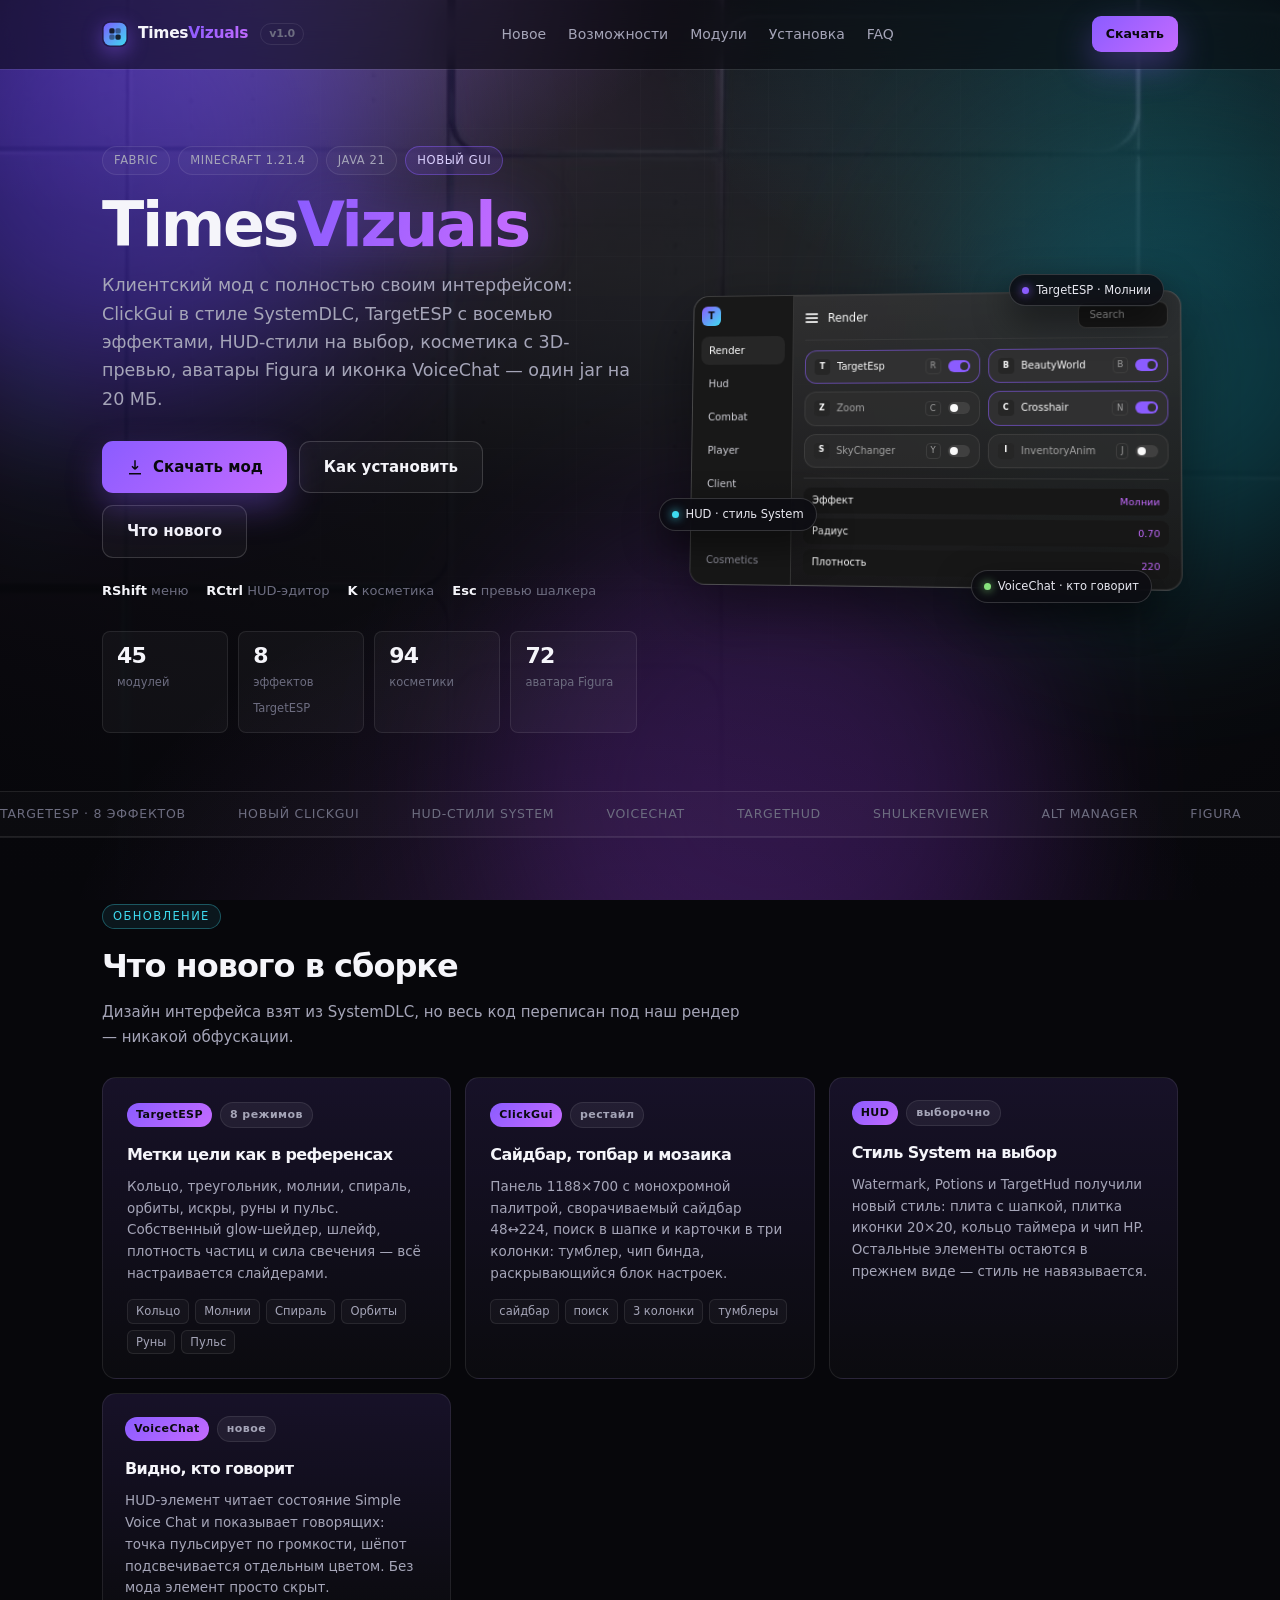
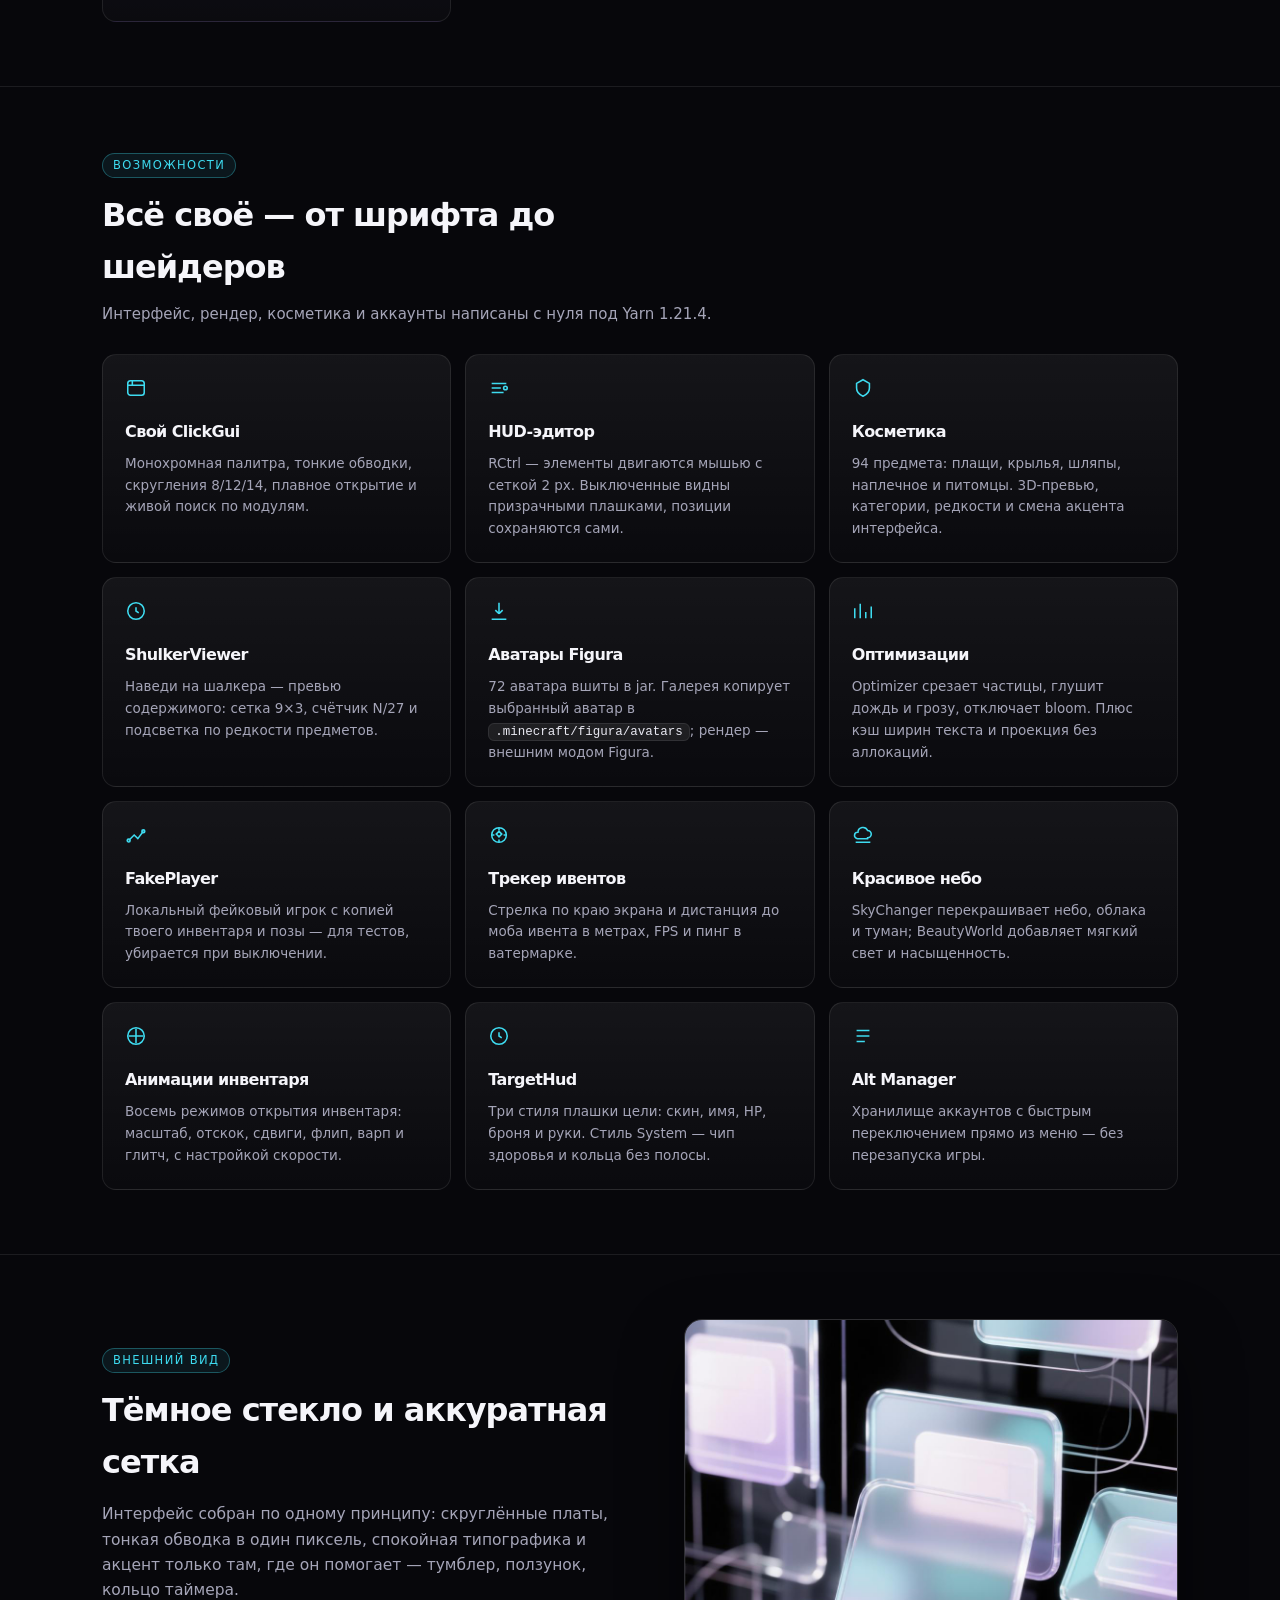
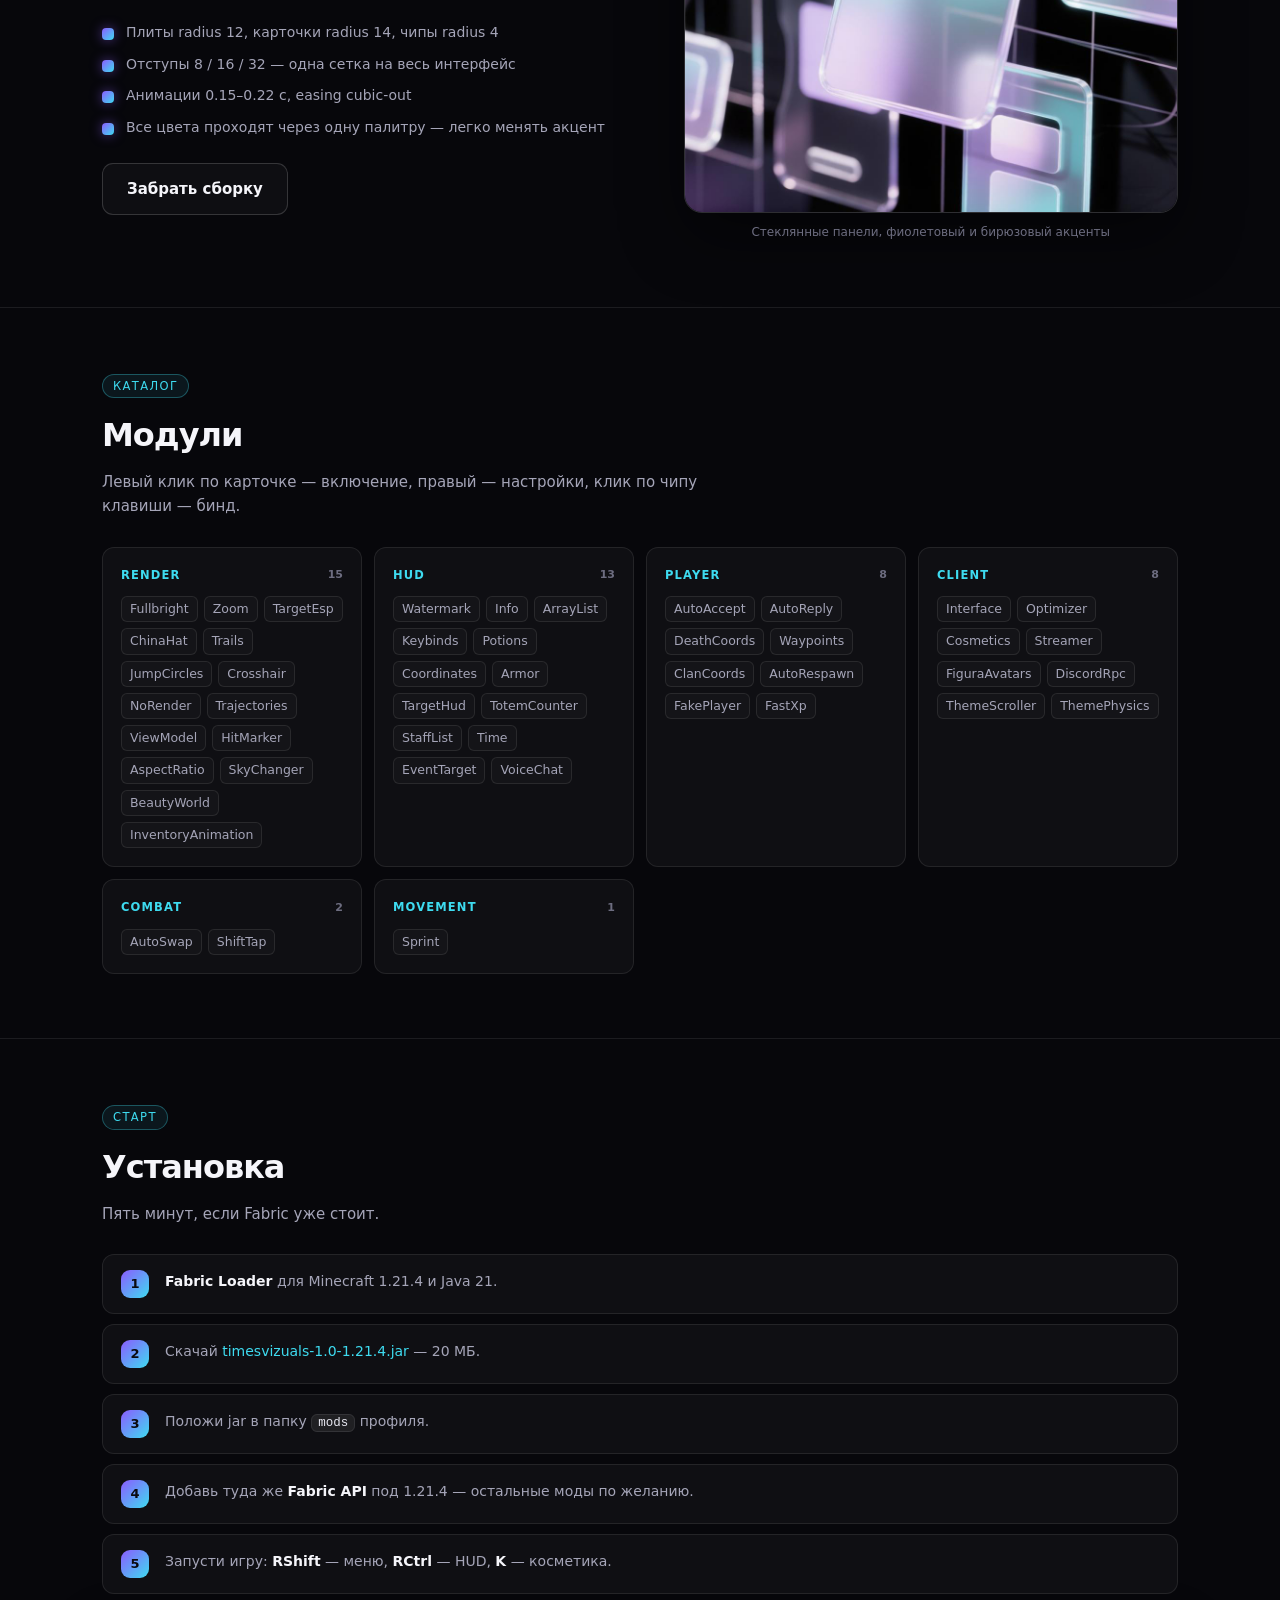
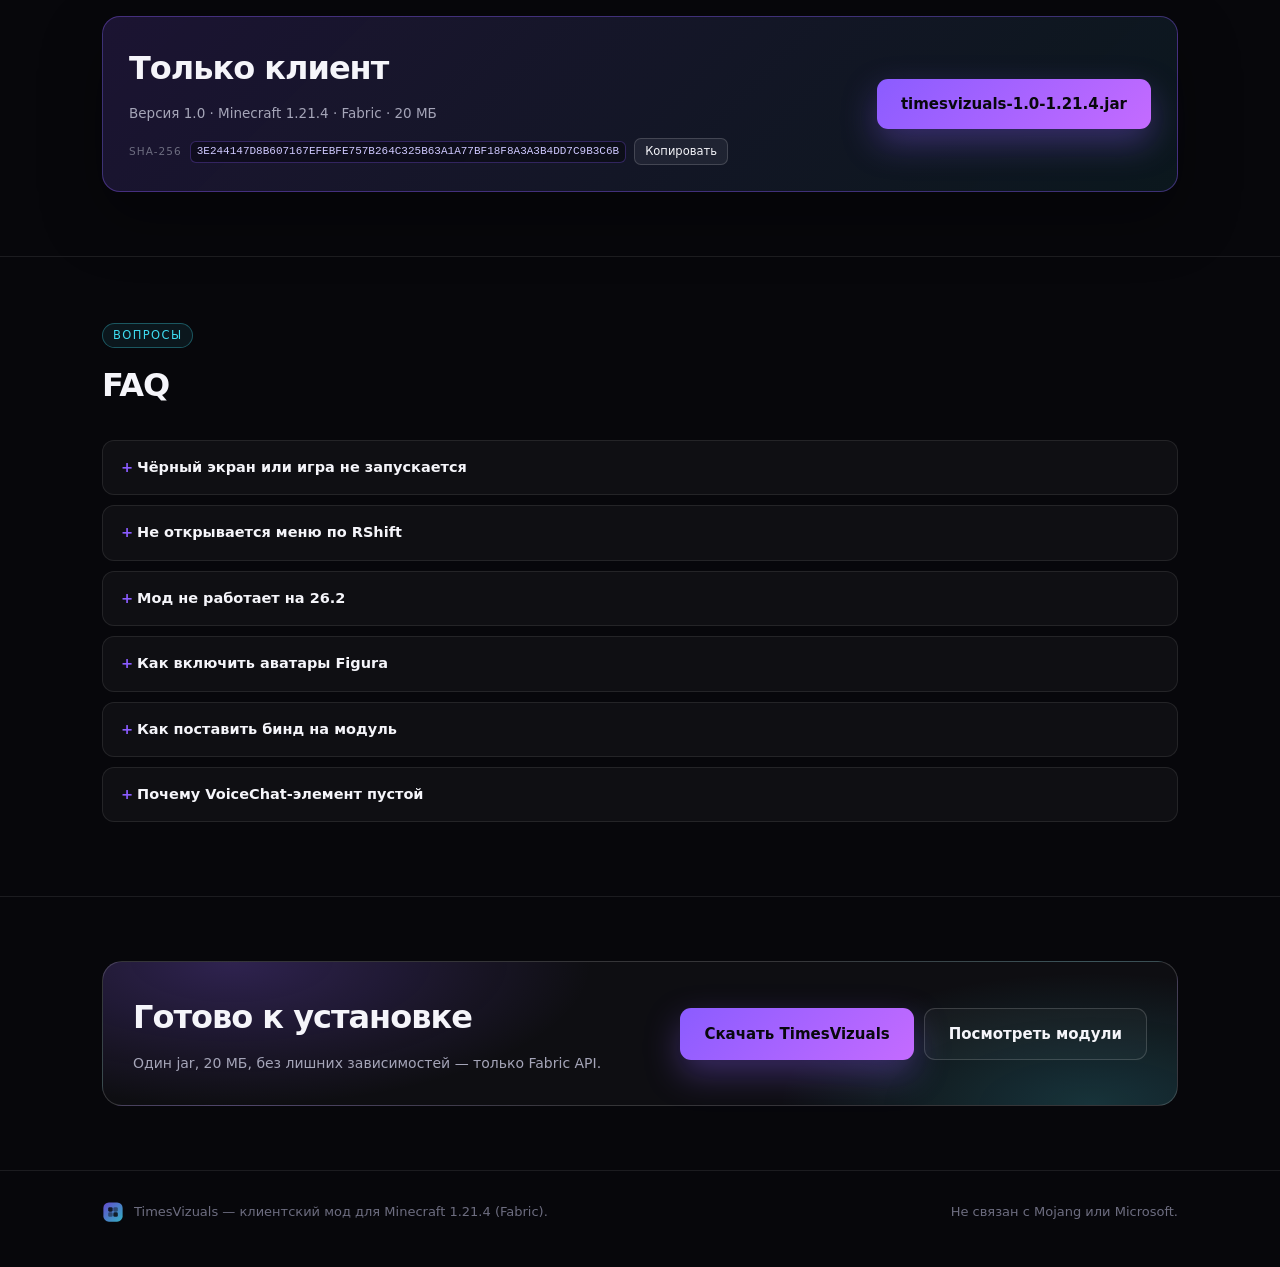
==== commit 768e1319: "update landing + jar sha" ====
--- a/index.html
+++ b/index.html
@@ -409,8 +409,8 @@
         <p class="sub">Версия 1.0 · Minecraft 1.21.4 · Fabric · 20 МБ</p>
         <div class="sha">
           <span class="sha-label">SHA-256</span>
-          <code id="sha-value">68756DDAEA69BA2A1924ECF4F07A1161BD7DE95D00C0D1BC1F613B77507F9C63</code>
-          <button class="copy" data-copy="68756DDAEA69BA2A1924ECF4F07A1161BD7DE95D00C0D1BC1F613B77507F9C63" type="button">Копировать</button>
+          <code id="sha-value">3E244147D8B607167EFEBFE757B264C325B63A1A77BF18F8A3A3B4DD7C9B3C6B</code>
+          <button class="copy" data-copy="3E244147D8B607167EFEBFE757B264C325B63A1A77BF18F8A3A3B4DD7C9B3C6B" type="button">Копировать</button>
         </div>
       </div>
       <a class="btn primary" href="download/timesvizuals-1.0-1.21.4.jar" download>timesvizuals-1.0-1.21.4.jar</a>
--- a/assets/style.css
+++ b/assets/style.css
@@ -1,190 +1,466 @@
 :root{
-  --bg:#08080c;
-  --text:#f4f4f8;
-  --dim:#a0a0b2;
-  --muted:#6a6a7c;
-  --accent:#7c5cff;
-  --accent2:#3edbf0;
-  --border:rgba(255,255,255,.09);
+  --bg:#07070b;
+  --bg-soft:#0b0b12;
+  --text:#f5f5fa;
+  --dim:#a5a5b8;
+  --muted:#6d6d80;
+  --accent:#8b5cff;
+  --accent-2:#c46bff;
+  --cyan:#3edbf0;
+  --green:#86e17c;
+  --border:rgba(255,255,255,.085);
+  --border-strong:rgba(255,255,255,.16);
   --panel:rgba(255,255,255,.035);
+  --panel-2:rgba(255,255,255,.06);
+  --radius-panel:12px;
+  --radius-card:14px;
+  --radius-chip:8px;
+  --shadow:0 24px 64px rgba(0,0,0,.45);
 }
 
 *{box-sizing:border-box}
+
 html{scroll-behavior:smooth}
+
 body{
-  margin:0;background:var(--bg);color:var(--text);
-  font-family:"Segoe UI",Inter,system-ui,-apple-system,sans-serif;
-  line-height:1.6;overflow-x:hidden;
-}
-a{color:var(--accent2);text-decoration:none;transition:color .15s}
-a:hover{color:#8df3ff}
-.wrap{max-width:1100px;margin:0 auto;padding:0 22px}
-h1,h2,h3{letter-spacing:-.5px}
-
-.blobs{position:fixed;inset:0;pointer-events:none;z-index:0;overflow:hidden}
-.blob{position:absolute;border-radius:50%;filter:blur(90px);opacity:.4;animation:drift 18s ease-in-out infinite alternate}
-.b1{width:560px;height:560px;left:-120px;top:-160px;background:#5b3cff}
-.b2{width:480px;height:480px;right:-140px;top:80px;background:#0fbfd8;opacity:.28;animation-delay:-6s}
-.b3{width:520px;height:520px;left:35%;top:420px;background:#8a2be2;opacity:.22;animation-delay:-12s}
-@keyframes drift{from{transform:translate(0,0) scale(1)}to{transform:translate(40px,30px) scale(1.08)}}
+  margin:0;
+  background:var(--bg);
+  color:var(--text);
+  font-family:Inter,"Segoe UI",system-ui,-apple-system,sans-serif;
+  line-height:1.62;
+  overflow-x:hidden;
+  -webkit-font-smoothing:antialiased;
+}
+
+h1,h2,h3{letter-spacing:-.6px;margin:0}
+p{margin:0}
+a{color:var(--cyan);text-decoration:none;transition:color .15s ease}
+a:hover{color:#9af1ff}
+
+code{
+  font-family:Consolas,"JetBrains Mono",monospace;
+  font-size:12.5px;
+  color:#e9e9f2;
+  background:rgba(255,255,255,.07);
+  border:1px solid var(--border);
+  border-radius:6px;
+  padding:1px 6px;
+}
+
+.wrap{max-width:1120px;margin:0 auto;padding:0 22px}
+
+.scroll-progress{
+  position:fixed;top:0;left:0;right:0;height:2px;z-index:60;
+  transform:scaleX(0);transform-origin:0 50%;
+  background:linear-gradient(90deg,var(--accent),var(--accent-2),var(--cyan));
+  box-shadow:0 0 18px rgba(139,92,255,.7);
+}
+
+.backdrop{position:fixed;inset:0;pointer-events:none;z-index:0;overflow:hidden}
+
+.backdrop-image{
+  position:absolute;inset:-6%;
+  background:url("hero-backdrop.jpg") center/cover no-repeat;
+  opacity:.5;
+  filter:saturate(1.05) contrast(1.05);
+  transform:scale(1.04);
+  animation:slowPan 32s ease-in-out infinite alternate;
+}
+
+@keyframes slowPan{
+  from{transform:scale(1.04) translate3d(0,0,0)}
+  to{transform:scale(1.1) translate3d(-1.5%,-1.5%,0)}
+}
+
+.backdrop-mesh{
+  position:absolute;inset:0;
+  background:
+    radial-gradient(900px 520px at 15% -10%,rgba(139,92,255,.34),transparent 60%),
+    radial-gradient(760px 460px at 88% 4%,rgba(62,219,240,.18),transparent 62%),
+    radial-gradient(900px 700px at 50% 112%,rgba(196,107,255,.16),transparent 65%),
+    linear-gradient(180deg,rgba(7,7,11,.45),rgba(7,7,11,.9) 55%,var(--bg));
+}
+
+.backdrop-grid{
+  position:absolute;inset:0;
+  background-image:
+    linear-gradient(rgba(255,255,255,.05) 1px,transparent 1px),
+    linear-gradient(90deg,rgba(255,255,255,.05) 1px,transparent 1px);
+  background-size:64px 64px;
+  mask-image:radial-gradient(circle at 50% 20%,rgba(0,0,0,.7),transparent 72%);
+  -webkit-mask-image:radial-gradient(circle at 50% 20%,rgba(0,0,0,.7),transparent 72%);
+  opacity:.5;
+}
+
+.orb{position:absolute;border-radius:50%;filter:blur(90px);opacity:.42;animation:drift 20s ease-in-out infinite alternate}
+.orb-a{width:520px;height:520px;left:-140px;top:-120px;background:#5b3cff}
+.orb-b{width:460px;height:460px;right:-120px;top:120px;background:#0fbfd8;opacity:.26;animation-delay:-7s}
+.orb-c{width:560px;height:560px;left:38%;top:520px;background:#8a2be2;opacity:.2;animation-delay:-13s}
+
+@keyframes drift{from{transform:translate3d(0,0,0) scale(1)}to{transform:translate3d(46px,34px,0) scale(1.08)}}
 
 header{
-  position:sticky;top:0;z-index:30;backdrop-filter:blur(16px);
-  background:rgba(8,8,12,.72);border-bottom:1px solid var(--border);
-}
-header .wrap{display:flex;align-items:center;justify-content:space-between;height:66px}
-.brand{display:flex;align-items:center;gap:10px;font-weight:700;font-size:15px;color:var(--text)}
-.brand img{width:24px;height:24px}
-.brand b{color:var(--accent)}
-nav{display:flex;align-items:center;gap:20px}
-nav a{color:var(--dim);font-size:14px}
-nav a:hover{color:var(--text)}
-.nav-cta{
-  color:#0a0a0e;background:linear-gradient(135deg,var(--accent),var(--accent2));
-  padding:8px 16px;border-radius:9px;font-weight:600;font-size:13.5px;
-}
-.nav-cta:hover{color:#0a0a0e;filter:brightness(1.08)}
+  position:sticky;top:0;z-index:40;
+  backdrop-filter:blur(18px);
+  -webkit-backdrop-filter:blur(18px);
+  background:rgba(7,7,11,.55);
+  border-bottom:1px solid transparent;
+  transition:background .25s ease,border-color .25s ease;
+}
+
+header.pinned{background:rgba(7,7,11,.82);border-bottom-color:var(--border)}
+
+.header-inner{display:flex;align-items:center;justify-content:space-between;gap:18px;height:68px}
+
+.brand{display:flex;align-items:center;gap:10px;color:var(--text);font-weight:700;font-size:15.5px;letter-spacing:-.3px}
+.brand img{width:26px;height:26px;border-radius:8px;box-shadow:0 6px 20px rgba(139,92,255,.45)}
+.brand b{background:linear-gradient(120deg,var(--accent),var(--accent-2));-webkit-background-clip:text;background-clip:text;color:transparent}
+
+.brand-version{
+  font-style:normal;font-size:11px;color:var(--muted);
+  border:1px solid var(--border);border-radius:999px;padding:1px 8px;margin-left:2px;
+}
+
+.nav{display:flex;align-items:center;gap:22px}
+.nav a{color:var(--dim);font-size:14px;position:relative}
+.nav a::after{
+  content:"";position:absolute;left:0;right:0;bottom:-6px;height:1px;
+  background:linear-gradient(90deg,var(--accent),var(--cyan));
+  transform:scaleX(0);transform-origin:0 50%;transition:transform .22s ease;
+}
+.nav a:hover{color:var(--text)}
+.nav a:hover::after{transform:scaleX(1)}
 
 main{position:relative;z-index:1}
 
-.hero{padding:74px 0 40px}
-.hero-inner{display:grid;grid-template-columns:1.05fr .95fr;gap:44px;align-items:center}
-.eyebrow{
-  display:inline-block;font-size:12px;letter-spacing:.08em;text-transform:uppercase;
-  color:var(--accent2);border:1px solid rgba(62,219,240,.35);
-  background:rgba(62,219,240,.07);padding:5px 12px;border-radius:999px;margin-bottom:18px;
-}
-h1{font-size:58px;margin:0 0 14px;line-height:1.02;letter-spacing:-1.6px}
-h1 span{background:linear-gradient(120deg,var(--accent),var(--accent2));-webkit-background-clip:text;background-clip:text;color:transparent;filter:drop-shadow(0 0 22px rgba(124,92,255,.35));animation:gradShift 6s ease-in-out infinite}
-@keyframes gradShift{0%,100%{background-position:0% 50%}50%{background-position:100% 50%}}
-h1 span{background-size:200% 200%}
-.lead{color:var(--dim);font-size:17.5px;margin:0 0 26px;max-width:520px}
-
-.actions{display:flex;gap:12px;flex-wrap:wrap;margin-bottom:22px}
+.hero{padding:76px 0 46px}
+.hero-inner{display:grid;grid-template-columns:1.04fr .96fr;gap:48px;align-items:center}
+
+.chips{display:flex;flex-wrap:wrap;gap:8px;margin-bottom:20px}
+.chip{
+  font-size:11.5px;letter-spacing:.05em;text-transform:uppercase;
+  color:var(--dim);border:1px solid var(--border);background:rgba(255,255,255,.03);
+  padding:4px 11px;border-radius:999px;
+}
+.chip.accent{color:#dcd2ff;border-color:rgba(139,92,255,.42);background:rgba(139,92,255,.14)}
+
+h1{font-size:62px;line-height:.98;letter-spacing:-2.4px;margin-bottom:16px}
+h1 span{
+  background:linear-gradient(110deg,var(--accent),var(--accent-2) 45%,var(--cyan));
+  background-size:200% 200%;
+  -webkit-background-clip:text;background-clip:text;color:transparent;
+  animation:shift 7s ease-in-out infinite;
+  filter:drop-shadow(0 0 26px rgba(139,92,255,.4));
+}
+@keyframes shift{0%,100%{background-position:0% 50%}50%{background-position:100% 50%}}
+
+.lead{color:var(--dim);font-size:17.5px;max-width:540px;margin-bottom:28px}
+
+.actions{display:flex;flex-wrap:wrap;gap:12px;margin-bottom:22px}
+
 .btn{
   display:inline-flex;align-items:center;gap:9px;
-  padding:13px 24px;border-radius:11px;font-weight:600;font-size:15px;
-  transition:transform .15s ease,box-shadow .2s ease,filter .2s ease;
-}
+  padding:13px 24px;border-radius:11px;
+  font-weight:600;font-size:15px;
+  transition:transform .16s ease,box-shadow .2s ease,filter .2s ease,border-color .2s ease;
+  white-space:nowrap;
+}
+
 .btn.primary{
-  background:linear-gradient(135deg,var(--accent),var(--accent2));color:#08080c;
-  box-shadow:0 12px 32px rgba(124,92,255,.32);
-  position:relative;overflow:hidden;
+  position:relative;overflow:hidden;color:#08080d;
+  background:linear-gradient(135deg,var(--accent),var(--accent-2));
+  box-shadow:0 14px 34px rgba(139,92,255,.34);
 }
 .btn.primary::after{
   content:"";position:absolute;inset:0;
-  background:linear-gradient(120deg,transparent,rgba(255,255,255,.35),transparent);
-  transform:translateX(-100%);transition:transform .5s ease;
-}
-.btn.primary:hover::after{transform:translateX(100%)}
-.btn.primary:hover{transform:translateY(-2px);box-shadow:0 16px 44px rgba(62,219,240,.38);color:#08080c}
-.btn.ghost{color:var(--text);border:1px solid var(--border);background:rgba(255,255,255,.02)}
-.btn.ghost:hover{border-color:rgba(124,92,255,.6);transform:translateY(-2px)}
-
-.quick{display:flex;gap:18px;flex-wrap:wrap;list-style:none;padding:0;margin:0;color:var(--muted);font-size:13px}
+  background:linear-gradient(120deg,transparent,rgba(255,255,255,.4),transparent);
+  transform:translateX(-110%);transition:transform .55s ease;
+}
+.btn.primary:hover::after{transform:translateX(110%)}
+.btn.primary:hover{transform:translateY(-2px);box-shadow:0 18px 46px rgba(62,219,240,.36);color:#08080d}
+
+.btn.ghost{color:var(--text);border:1px solid var(--border-strong);background:rgba(255,255,255,.03)}
+.btn.ghost:hover{transform:translateY(-2px);border-color:rgba(139,92,255,.6);background:rgba(139,92,255,.1)}
+
+.btn.sm{padding:8px 14px;font-size:12.5px;border-radius:9px}
+
+.quick{display:flex;flex-wrap:wrap;gap:18px;list-style:none;padding:0;margin:0 0 30px;color:var(--muted);font-size:13px}
 .quick b{color:var(--text);font-weight:600}
 
-.hero-card{
-  border:1px solid rgba(124,92,255,.35);border-radius:16px;padding:16px;
-  background:linear-gradient(180deg,rgba(124,92,255,.1),rgba(255,255,255,.02));
-  box-shadow:0 30px 80px rgba(124,92,255,.2);backdrop-filter:blur(10px);
-}
-.hc-head{display:flex;align-items:center;gap:9px;margin-bottom:14px}
-.dot{width:14px;height:14px;border-radius:5px;background:linear-gradient(135deg,var(--accent),var(--accent2))}
-.hc-title{font-weight:700;font-size:14px}
-.hc-title em{font-style:normal;color:var(--accent)}
-.hc-chip{margin-left:auto;font-size:11px;color:var(--muted);border:1px solid var(--border);padding:2px 8px;border-radius:999px}
-.hc-rail{display:flex;gap:7px;margin-bottom:12px;flex-wrap:wrap}
-.hc-rail span{font-size:11.5px;color:var(--muted);padding:4px 10px;border-radius:7px;background:rgba(255,255,255,.04)}
-.hc-rail .active{background:linear-gradient(135deg,var(--accent),var(--accent2));color:#08080c;font-weight:600}
-.hc-cards{display:grid;grid-template-columns:1fr 1fr;gap:7px}
-.hc-card{
-  display:flex;align-items:center;gap:8px;font-size:12px;color:var(--dim);
-  border:1px solid var(--border);border-radius:8px;padding:8px 10px;background:rgba(255,255,255,.025);
-}
-.hc-card i{width:5px;height:5px;border-radius:50%;background:rgba(255,255,255,.25)}
-.hc-card.on{color:var(--text);background:rgba(255,255,255,.075);border-color:rgba(124,92,255,.4)}
-.hc-card.on i{background:var(--accent);box-shadow:0 0 8px var(--accent)}
-.hc-card .key{margin-left:auto;font-size:10px;color:var(--muted);border:1px solid var(--border);padding:1px 5px;border-radius:4px}
-.hc-foot{margin-top:12px;font-size:11.5px;color:var(--muted);text-align:center}
-
-section{padding:56px 0;border-top:1px solid var(--border)}
-.section-head{margin-bottom:26px}
-.section-head h2,.section-head p,.grid .card,.modules .cat,.steps li,details,.download-card{
-  animation:fadeUp .6s ease both;
-}
-@keyframes fadeUp{from{opacity:0;transform:translateY(14px)}to{opacity:1;transform:none}}
-h2{font-size:28px;margin:0 0 6px}
-.section-head p{color:var(--dim);margin:0;font-size:15px}
-
-.grid{display:grid;grid-template-columns:repeat(auto-fit,minmax(260px,1fr));gap:14px}
+.stats{display:grid;grid-template-columns:repeat(4,minmax(0,1fr));gap:10px;max-width:560px}
+.stat{
+  border:1px solid var(--border);border-radius:var(--radius-chip);
+  padding:12px 14px;background:var(--panel);
+  transition:transform .18s ease,border-color .18s ease;
+}
+.stat:hover{transform:translateY(-2px);border-color:rgba(139,92,255,.45)}
+.stat b{display:block;font-size:22px;letter-spacing:-.8px;line-height:1.1}
+.stat span{font-size:11.5px;color:var(--muted)}
+
+.hero-visual{position:relative}
+
+.gui{
+  display:grid;grid-template-columns:104px 1fr;
+  border:1px solid var(--border-strong);border-radius:16px;
+  background:linear-gradient(180deg,rgba(48,48,49,.92),rgba(23,23,23,.95));
+  box-shadow:var(--shadow),0 0 0 1px rgba(255,255,255,.03) inset;
+  overflow:hidden;
+  transform:perspective(1200px) rotateY(-6deg) rotateX(3deg);
+  transition:transform .4s ease;
+}
+.hero-visual:hover .gui{transform:perspective(1200px) rotateY(0) rotateX(0)}
+
+.gui-side{background:rgba(23,23,23,.95);border-right:1px solid rgba(64,64,64,.7);padding:10px 8px;display:flex;flex-direction:column;gap:5px}
+.gui-logo{
+  width:20px;height:20px;border-radius:6px;display:grid;place-items:center;
+  font-size:10px;font-weight:700;color:#0b0b0e;
+  background:linear-gradient(135deg,var(--accent),var(--cyan));
+  margin-bottom:6px;
+}
+.gui-row{font-size:10.5px;color:#cfcfd6;padding:6px 8px;border-radius:8px;background:transparent}
+.gui-row.active{background:#262626;color:#fff}
+.gui-row.soft{color:#8d8d99;margin-top:auto}
+
+.gui-main{padding:10px 12px;display:flex;flex-direction:column;gap:10px}
+.gui-top{display:flex;align-items:center;gap:10px;border-bottom:1px solid rgba(64,64,64,.6);padding-bottom:9px}
+.gui-burger{display:flex;flex-direction:column;gap:2.5px}
+.gui-burger i{display:block;width:13px;height:1.6px;border-radius:2px;background:#fafafa;opacity:.85}
+.gui-title{font-size:11.5px;color:#fafafa}
+.gui-search{
+  margin-left:auto;font-size:10px;color:#a1a1a1;
+  border:1px solid rgba(64,64,64,.9);background:#171717;
+  border-radius:8px;padding:4px 10px;min-width:88px;
+}
+
+.gui-cards{display:grid;grid-template-columns:1fr 1fr;gap:8px}
+.gui-card{
+  position:relative;display:flex;align-items:center;gap:7px;
+  border:1px solid rgba(64,64,64,.8);border-radius:12px;
+  background:rgba(48,48,49,.55);padding:8px 9px;
+  font-size:10px;color:#a1a1a1;
+}
+.gui-card.on{background:#303031;border-color:rgba(139,92,255,.55);color:#fafafa}
+.gc-icon{
+  width:16px;height:16px;border-radius:4px;display:grid;place-items:center;
+  font-size:8px;font-weight:700;background:#262626;color:#fafafa;flex:0 0 auto;
+}
+.gc-name{overflow:hidden;white-space:nowrap;text-overflow:ellipsis}
+.gc-key{
+  margin-left:auto;font-size:8.5px;color:#a1a1a1;
+  border:1px solid rgba(64,64,64,.9);border-radius:4px;padding:0 4px;
+}
+.gc-toggle{
+  width:22px;height:12px;border-radius:6px;background:#404040;position:relative;flex:0 0 auto;
+}
+.gui-card.on .gc-toggle{background:var(--accent)}
+.gc-toggle::after{
+  content:"";position:absolute;top:2px;left:2px;width:8px;height:8px;border-radius:50%;
+  background:#fafafa;transition:left .2s ease;
+}
+.gui-card.on .gc-toggle::after{left:12px;background:#303031}
+
+.gui-drawer{display:grid;gap:5px;border-top:1px solid rgba(64,64,64,.6);padding-top:9px}
+.gd-row{
+  display:flex;justify-content:space-between;align-items:center;
+  font-size:10px;color:#fafafa;background:#171717;
+  border-radius:8px;padding:5px 9px;
+}
+.gd-row em{font-style:normal;color:var(--accent-2);font-size:9.5px}
+
+.float-badge{
+  position:absolute;display:flex;align-items:center;gap:7px;
+  font-size:11.5px;color:#e8e8f0;
+  border:1px solid var(--border-strong);border-radius:999px;
+  background:rgba(12,12,18,.82);backdrop-filter:blur(10px);
+  padding:6px 12px;box-shadow:0 14px 34px rgba(0,0,0,.5);
+  animation:floaty 6s ease-in-out infinite;
+}
+.fb-a{top:-18px;right:14px}
+.fb-b{bottom:56px;left:-26px;animation-delay:-2s}
+.fb-c{bottom:-16px;right:26px;animation-delay:-4s}
+.fb-dot{width:7px;height:7px;border-radius:50%;background:var(--accent);box-shadow:0 0 10px var(--accent)}
+.fb-dot.cyan{background:var(--cyan);box-shadow:0 0 10px var(--cyan)}
+.fb-dot.green{background:var(--green);box-shadow:0 0 10px var(--green)}
+@keyframes floaty{0%,100%{transform:translateY(0)}50%{transform:translateY(-7px)}}
+
+.ticker{
+  margin:12px 0 0;border-top:1px solid var(--border);border-bottom:1px solid var(--border);
+  background:rgba(255,255,255,.02);overflow:hidden;
+}
+.ticker-track{
+  display:flex;align-items:center;gap:26px;white-space:nowrap;
+  padding:12px 0;animation:marquee 34s linear infinite;
+  font-size:12.5px;letter-spacing:.06em;text-transform:uppercase;color:var(--muted);
+}
+.ticker-track i{width:5px;height:5px;border-radius:50%;background:var(--accent);opacity:.7}
+@keyframes marquee{from{transform:translateX(0)}to{transform:translateX(-50%)}}
+
+section{padding:64px 0;border-top:1px solid var(--border)}
+.section-head{max-width:640px;margin-bottom:28px}
+.eyebrow{
+  display:inline-block;font-size:11.5px;letter-spacing:.12em;text-transform:uppercase;
+  color:var(--cyan);border:1px solid rgba(62,219,240,.32);background:rgba(62,219,240,.08);
+  padding:2px 10px;border-radius:999px;margin-bottom:12px;
+}
+h2{font-size:32px;letter-spacing:-1px;margin-bottom:8px}
+.section-head p{color:var(--dim);font-size:15px}
+
+.grid{display:grid;grid-template-columns:repeat(auto-fit,minmax(268px,1fr));gap:14px}
+.grid-4{grid-template-columns:repeat(auto-fit,minmax(260px,1fr))}
+
 .card{
-  border:1px solid var(--border);border-radius:14px;padding:20px;
-  background:linear-gradient(180deg,rgba(255,255,255,.055),rgba(255,255,255,.018));
-  transition:transform .18s ease,border-color .18s ease,box-shadow .2s ease;
-  position:relative;
+  position:relative;overflow:hidden;
+  border:1px solid var(--border);border-radius:var(--radius-card);
+  padding:22px;background:linear-gradient(180deg,var(--panel-2),rgba(255,255,255,.015));
+  transition:transform .2s ease,border-color .2s ease,box-shadow .25s ease;
 }
 .card::before{
-  content:"";position:absolute;inset:0;border-radius:14px;opacity:0;transition:opacity .2s ease;
-  background:radial-gradient(600px circle at var(--mx,50%) var(--my,0%),rgba(124,92,255,.12),transparent 45%);
-}
-.card:hover::before{opacity:1}
-.card:hover{transform:translateY(-3px);border-color:rgba(124,92,255,.45);box-shadow:0 18px 40px rgba(124,92,255,.12)}
-.card .ico{width:22px;height:22px;color:var(--accent2);margin-bottom:12px;transition:transform .2s ease}
+  content:"";position:absolute;inset:0;border-radius:inherit;opacity:0;transition:opacity .25s ease;
+  background:radial-gradient(520px circle at var(--mx,50%) var(--my,0%),rgba(139,92,255,.16),transparent 45%);
+  pointer-events:none;
+}
+.card.spotlight:hover::before{opacity:1}
+.card:hover{transform:translateY(-3px);border-color:rgba(139,92,255,.45);box-shadow:0 20px 46px rgba(0,0,0,.4)}
+.card .ico{width:22px;height:22px;color:var(--cyan);margin-bottom:12px;transition:transform .2s ease}
 .card:hover .ico{transform:scale(1.12)}
-.card h3{margin:0 0 7px;font-size:15.5px}
-.card p{margin:0;color:var(--dim);font-size:13.5px}
-
-.modules{display:grid;grid-template-columns:repeat(auto-fit,minmax(240px,1fr));gap:12px}
-.cat{border:1px solid var(--border);border-radius:13px;padding:16px;background:var(--panel);transition:transform .18s ease,border-color .18s ease}
-.cat:hover{transform:translateY(-2px);border-color:rgba(124,92,255,.4)}
+.card h3{font-size:16px;margin-bottom:8px}
+.card p{color:var(--dim);font-size:13.5px}
+
+.card.feature{background:linear-gradient(180deg,rgba(139,92,255,.12),rgba(255,255,255,.02))}
+.card.feature.big{padding:24px}
+.card-head{display:flex;gap:8px;align-items:center;margin-bottom:14px}
+.badge{
+  font-size:11px;font-weight:700;letter-spacing:.04em;
+  color:#0a0a10;background:linear-gradient(135deg,var(--accent),var(--accent-2));
+  padding:3px 9px;border-radius:999px;
+}
+.badge.ghost{color:var(--dim);background:rgba(255,255,255,.06);border:1px solid var(--border);font-weight:600}
+
+.pill-row{display:flex;flex-wrap:wrap;gap:6px;margin-top:14px}
+.pill-row span{
+  font-size:11.5px;color:var(--dim);
+  border:1px solid var(--border);border-radius:6px;
+  background:rgba(255,255,255,.03);padding:2px 8px;
+}
+
+.showcase{display:grid;grid-template-columns:1fr .92fr;gap:44px;align-items:center}
+.showcase-text h2{margin-bottom:14px}
+.showcase-text p{color:var(--dim);font-size:15.5px;margin-bottom:18px}
+.ticks{list-style:none;padding:0;margin:0 0 24px;display:grid;gap:9px}
+.ticks li{position:relative;padding-left:24px;color:var(--dim);font-size:14px}
+.ticks li::before{
+  content:"";position:absolute;left:0;top:7px;width:12px;height:12px;border-radius:4px;
+  background:linear-gradient(135deg,var(--accent),var(--cyan));
+  box-shadow:0 0 12px rgba(139,92,255,.5);
+}
+.showcase-art{margin:0;position:relative}
+.showcase-art img{
+  width:100%;display:block;border-radius:18px;
+  border:1px solid var(--border-strong);
+  box-shadow:var(--shadow);
+}
+.showcase-art figcaption{margin-top:10px;font-size:12px;color:var(--muted);text-align:center}
+
+.modules{display:grid;grid-template-columns:repeat(auto-fit,minmax(248px,1fr));gap:12px}
+.cat{
+  border:1px solid var(--border);border-radius:var(--radius-panel);
+  padding:18px;background:var(--panel);
+  transition:transform .18s ease,border-color .18s ease;
+}
+.cat:hover{transform:translateY(-2px);border-color:rgba(139,92,255,.42)}
 .cat h3{
-  margin:0 0 10px;font-size:12px;letter-spacing:.09em;text-transform:uppercase;color:var(--accent2);
-  display:flex;justify-content:space-between;
+  font-size:11.5px;letter-spacing:.1em;text-transform:uppercase;color:var(--cyan);
+  display:flex;align-items:center;justify-content:space-between;margin-bottom:12px;
 }
 .cat h3 span{color:var(--muted);letter-spacing:0;text-transform:none;font-size:11px}
 .cat ul{margin:0;padding:0;list-style:none;display:flex;flex-wrap:wrap;gap:6px}
-.cat li{font-size:12.5px;color:var(--dim);border:1px solid var(--border);border-radius:6px;padding:2px 7px;background:rgba(255,255,255,.02);transition:color .15s,border-color .15s}
-.cat li:hover{color:var(--text);border-color:rgba(62,219,240,.4)}
-
-.steps{list-style:none;margin:0;padding:0;display:grid;gap:10px}
-.steps li{display:flex;gap:14px;align-items:flex-start;border:1px solid var(--border);border-radius:12px;padding:14px 16px;background:var(--panel)}
+.cat li{
+  font-size:12.5px;color:var(--dim);
+  border:1px solid var(--border);border-radius:6px;padding:2px 8px;
+  background:rgba(255,255,255,.025);
+  transition:color .15s ease,border-color .15s ease;
+}
+.cat li:hover{color:var(--text);border-color:rgba(62,219,240,.45)}
+
+.steps{list-style:none;padding:0;margin:0;display:grid;gap:10px}
+.steps li{
+  display:flex;gap:16px;align-items:flex-start;
+  border:1px solid var(--border);border-radius:var(--radius-panel);
+  padding:15px 18px;background:var(--panel);
+}
 .steps .num{
-  flex:0 0 26px;height:26px;border-radius:8px;display:grid;place-items:center;
-  background:linear-gradient(135deg,var(--accent),var(--accent2));color:#08080c;font-weight:700;font-size:13px;
+  flex:0 0 28px;height:28px;border-radius:9px;display:grid;place-items:center;
+  font-size:13px;font-weight:700;color:#0a0a10;
+  background:linear-gradient(135deg,var(--accent),var(--cyan));
 }
 .steps div{color:var(--dim);font-size:14px}
 .steps b{color:var(--text)}
 
-code{
-  background:rgba(255,255,255,.07);border:1px solid var(--border);
-  padding:1px 6px;border-radius:5px;font-size:12.5px;color:#e8e8f0;font-family:Consolas,monospace;
-}
-
-details{border:1px solid var(--border);border-radius:12px;padding:14px 18px;margin-bottom:10px;background:var(--panel)}
-details summary{cursor:pointer;font-size:14.5px;font-weight:600}
-details p{color:var(--dim);font-size:13.5px;margin:10px 0 0}
-
 .download-card{
-  display:flex;align-items:center;justify-content:space-between;gap:20px;flex-wrap:wrap;
-  border:1px solid rgba(124,92,255,.35);border-radius:16px;padding:24px;
-  background:linear-gradient(135deg,rgba(124,92,255,.14),rgba(62,219,240,.08));
-}
-.download-card h2{margin:0}
-.download-card .sub{color:var(--dim);margin:6px 0 0;font-size:13.5px}
-
-footer{padding:32px 0 44px;border-top:1px solid var(--border);color:var(--muted);font-size:13px}
-footer .wrap{display:flex;justify-content:space-between;gap:16px;flex-wrap:wrap}
-
-.mods-list{display:grid;gap:10px}
-.mod-item{display:flex;align-items:center;justify-content:space-between;gap:16px;border:1px solid var(--border);border-radius:12px;padding:13px 16px;background:var(--panel);transition:border-color .15s,transform .15s}
-.mod-item:hover{border-color:rgba(124,92,255,.4);transform:translateY(-1px)}
-.mod-item b{font-size:14px;color:var(--text);display:block}
-.mod-item div span{font-size:12.5px;color:var(--dim);display:block;margin-top:2px}
-.btn.sm{padding:8px 14px;font-size:12.5px;border-radius:9px;flex:0 0 auto}
-
-@media(max-width:860px){
-  .hero-inner{grid-template-columns:1fr;gap:30px}
-  h1{font-size:42px}
-  nav a:not(.nav-cta){display:none}
-}
+  margin-top:22px;display:flex;align-items:center;justify-content:space-between;gap:24px;flex-wrap:wrap;
+  border:1px solid rgba(139,92,255,.38);border-radius:18px;padding:26px;
+  background:linear-gradient(135deg,rgba(139,92,255,.16),rgba(62,219,240,.08));
+  box-shadow:0 26px 60px rgba(0,0,0,.35);
+}
+.download-card .sub{color:var(--dim);font-size:13.5px;margin-top:6px}
+.sha{display:flex;align-items:center;gap:8px;flex-wrap:wrap;margin-top:14px}
+.sha-label{font-size:10.5px;letter-spacing:.1em;text-transform:uppercase;color:var(--muted)}
+.sha code{font-size:11px;color:#cfc9ff;background:rgba(0,0,0,.35);border-color:rgba(139,92,255,.3)}
+.copy{
+  font:inherit;font-size:11.5px;color:var(--text);cursor:pointer;
+  border:1px solid var(--border-strong);background:rgba(255,255,255,.06);
+  border-radius:7px;padding:3px 10px;transition:border-color .15s ease,background .15s ease;
+}
+.copy:hover{border-color:rgba(139,92,255,.6);background:rgba(139,92,255,.14)}
+
+details{
+  border:1px solid var(--border);border-radius:var(--radius-panel);
+  padding:15px 18px;margin-bottom:10px;background:var(--panel);
+}
+details summary{cursor:pointer;font-size:14.5px;font-weight:600;list-style:none}
+details summary::-webkit-details-marker{display:none}
+details summary::before{content:"+";display:inline-block;width:16px;color:var(--accent);font-weight:700}
+details[open] summary::before{content:"–"}
+details p{color:var(--dim);font-size:13.5px;margin-top:10px}
+
+.cta{
+  display:flex;align-items:center;justify-content:space-between;gap:24px;flex-wrap:wrap;
+  border:1px solid var(--border-strong);border-radius:20px;padding:30px;
+  background:
+    radial-gradient(600px 240px at 12% 0%,rgba(139,92,255,.26),transparent 60%),
+    radial-gradient(520px 220px at 92% 100%,rgba(62,219,240,.18),transparent 60%),
+    rgba(255,255,255,.03);
+}
+.cta p{color:var(--dim);font-size:14px;margin-top:6px}
+.cta-actions{display:flex;gap:10px;flex-wrap:wrap}
+
+footer{border-top:1px solid var(--border);padding:30px 0 44px;color:var(--muted);font-size:13px;position:relative;z-index:1}
+.footer-inner{display:flex;align-items:center;justify-content:space-between;gap:18px;flex-wrap:wrap}
+.footer-brand{display:flex;align-items:center;gap:10px}
+.footer-brand img{opacity:.8}
+
+.reveal{opacity:0;transform:translateY(18px);transition:opacity .6s ease,transform .6s cubic-bezier(.22,.61,.36,1)}
+.reveal.in{opacity:1;transform:none}
+
+@media(max-width:980px){
+  .hero-inner{grid-template-columns:1fr;gap:40px}
+  .showcase{grid-template-columns:1fr;gap:30px}
+  h1{font-size:48px}
+  .gui{transform:none}
+}
+
+@media(max-width:760px){
+  .nav{display:none}
+  h1{font-size:40px}
+  h2{font-size:26px}
+  .stats{grid-template-columns:repeat(2,1fr)}
+  .hero{padding:52px 0 34px}
+  section{padding:48px 0}
+  .float-badge{display:none}
+  .download-card,.cta{padding:22px}
+}
+
+@media(prefers-reduced-motion:reduce){
+  *{animation:none!important;transition:none!important}
+  .reveal{opacity:1;transform:none}
+}
